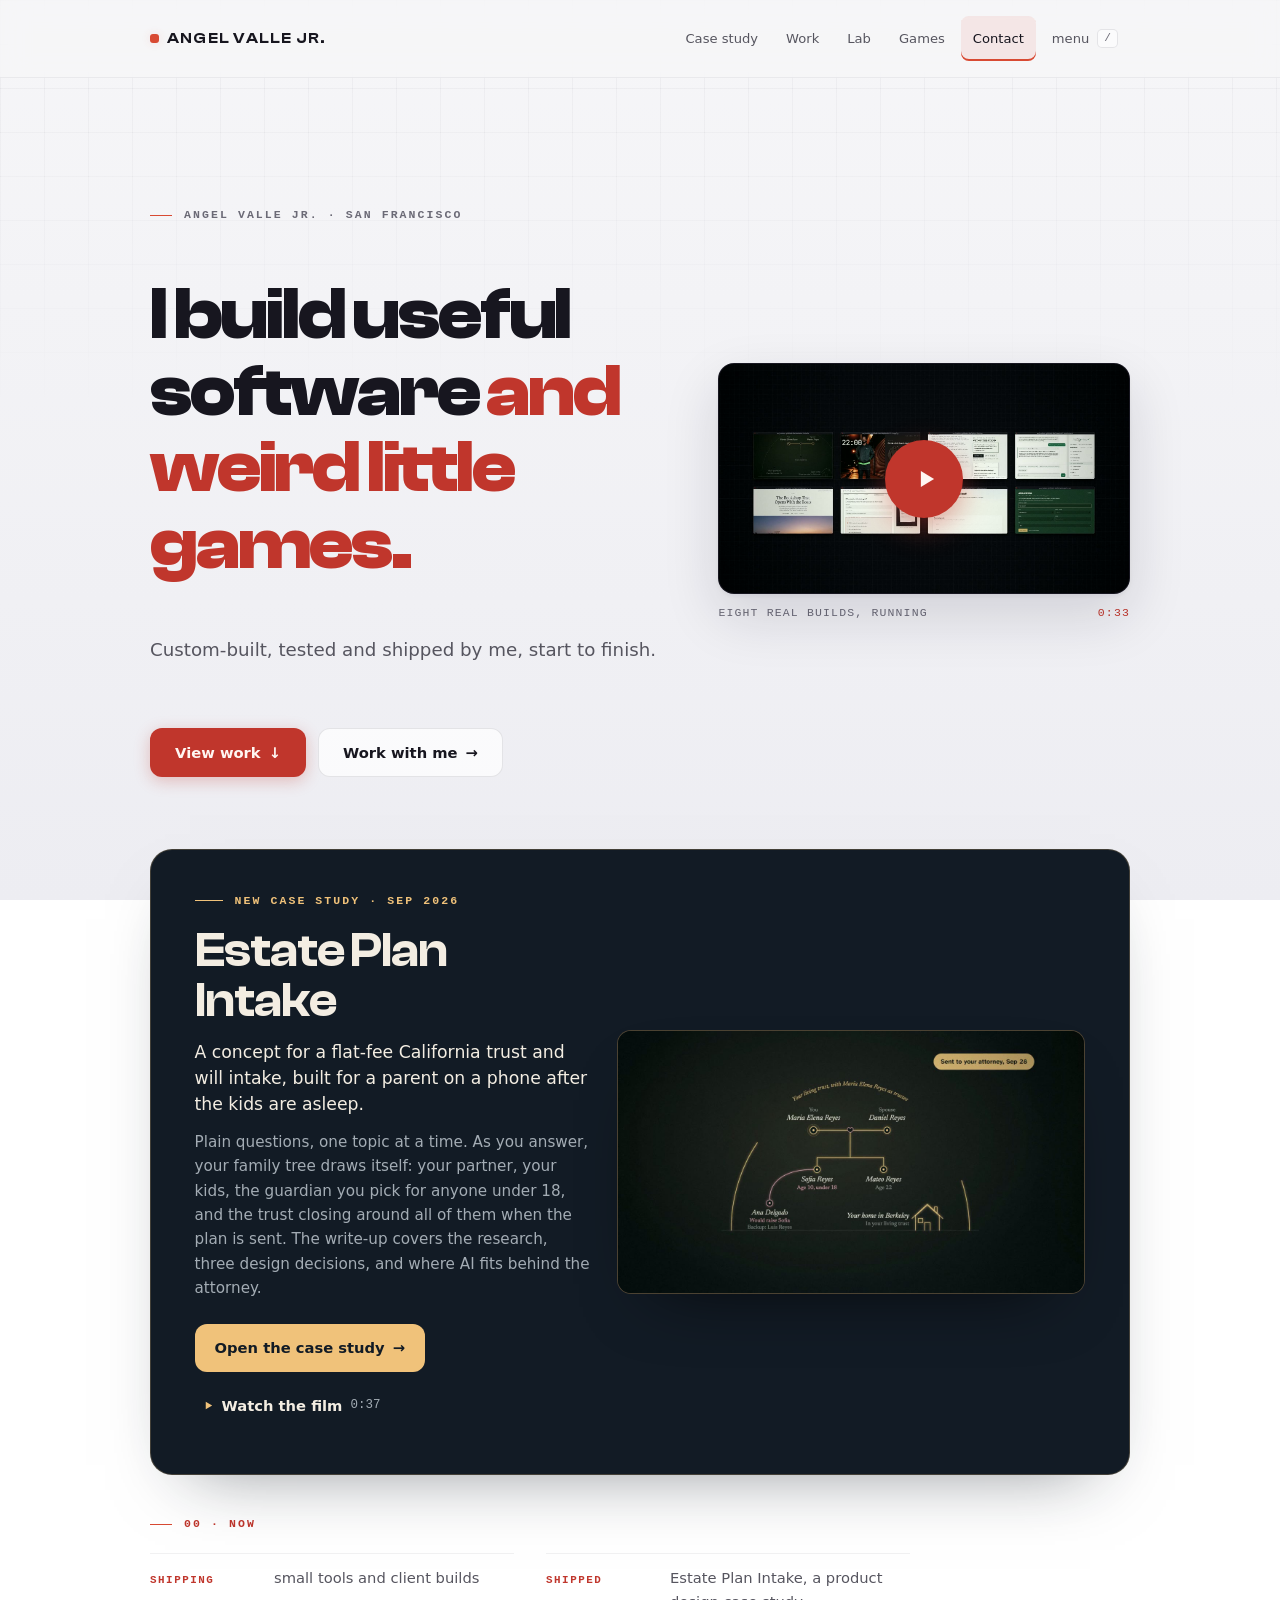
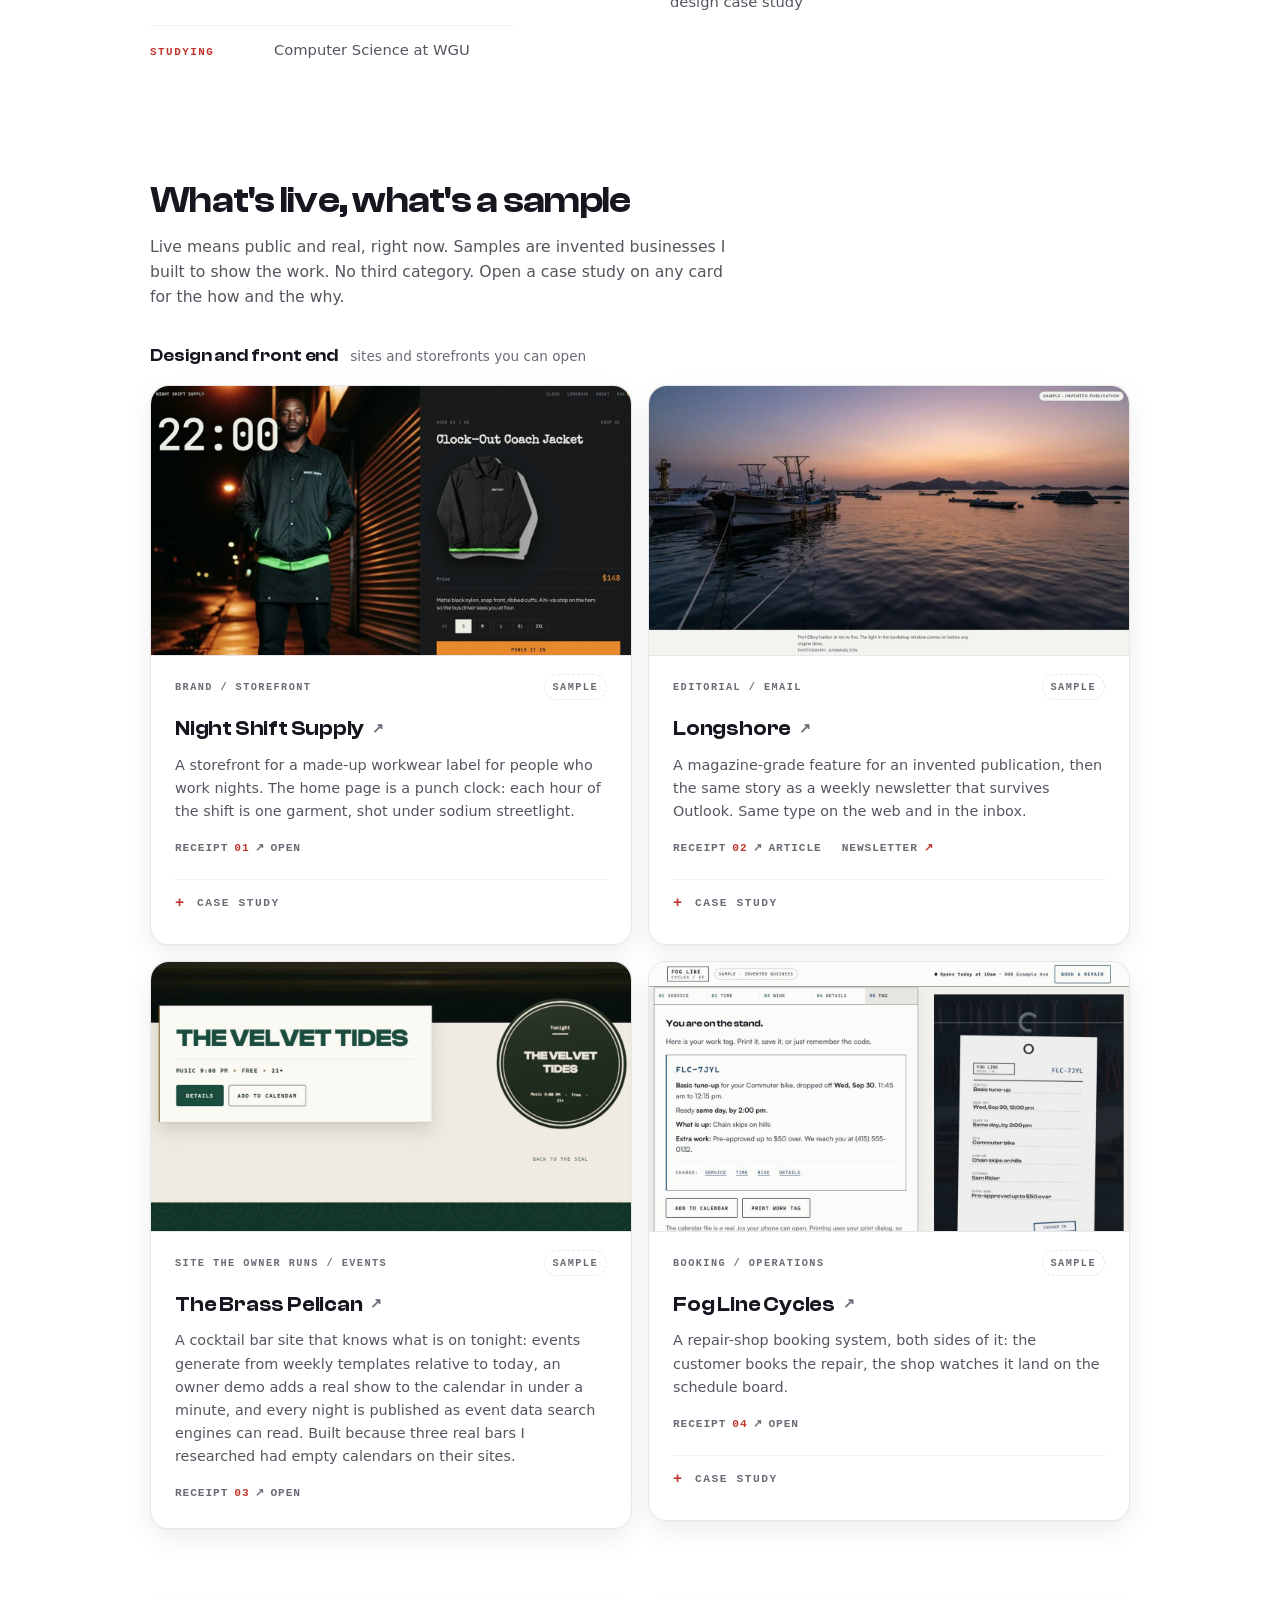
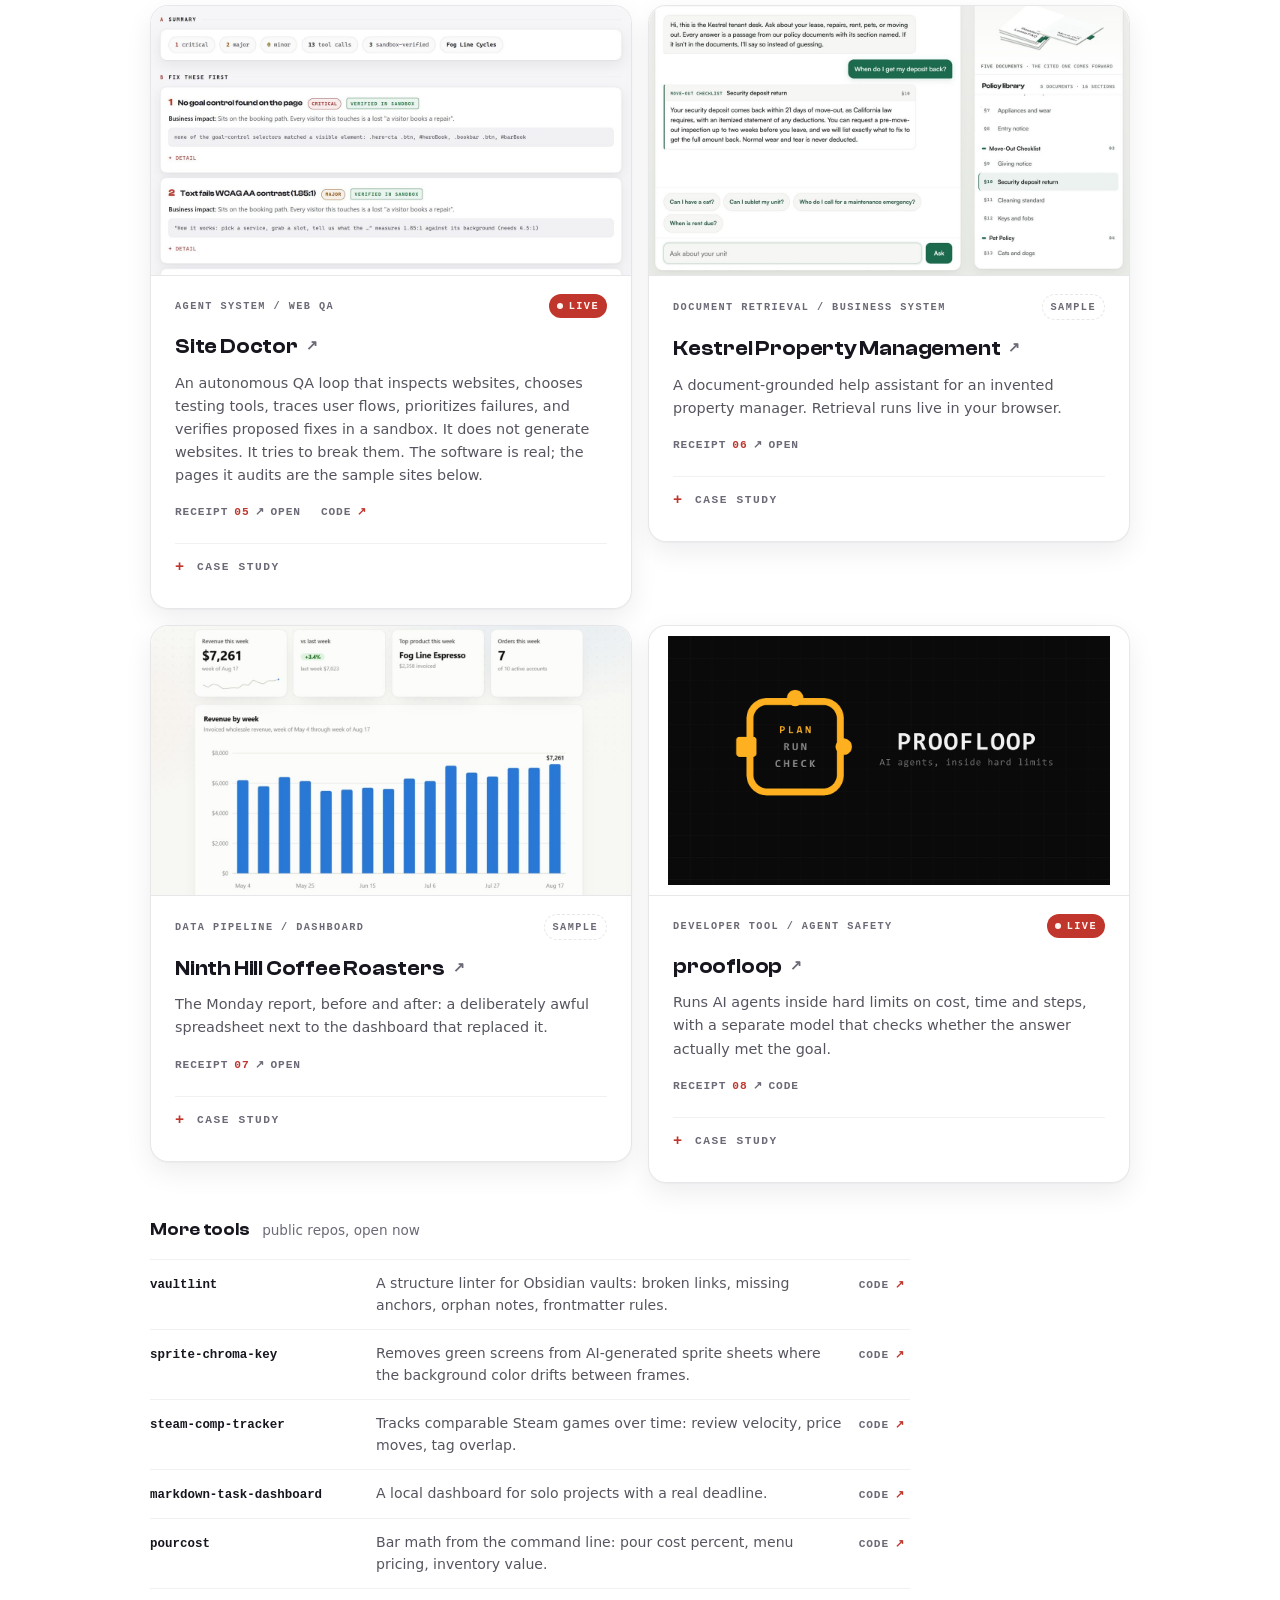
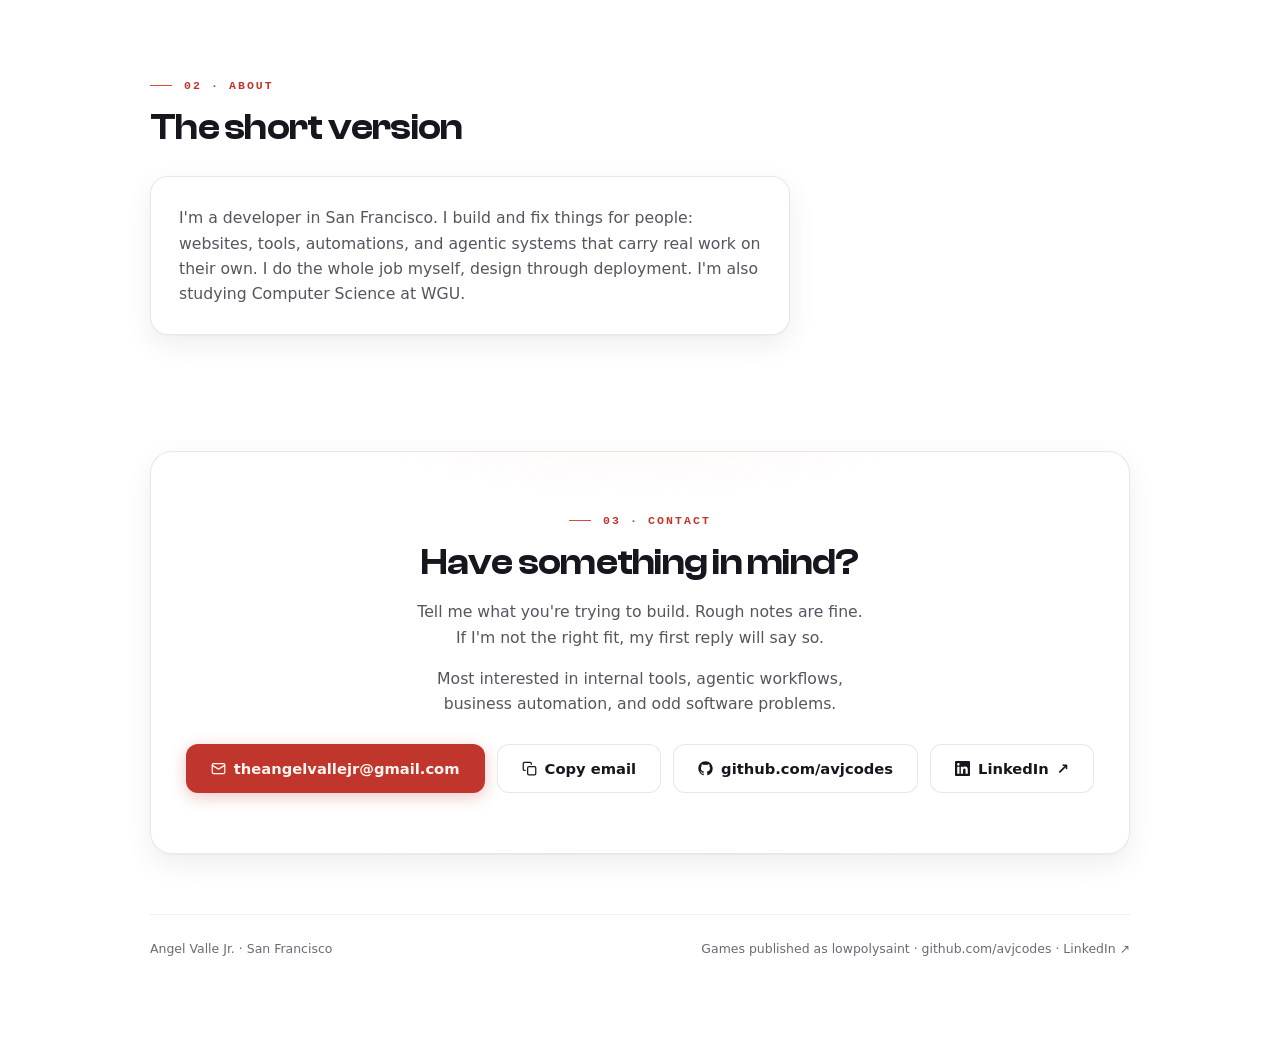
==== index.html @ bf94ba79 "Re-cut the reel: Fog Line featured, wall of eight" ====
<!DOCTYPE html>
<html lang="en">
<head>
<meta charset="UTF-8">
<meta name="viewport" content="width=device-width, initial-scale=1">
<meta name="description" content="Angel Valle Jr. San Francisco developer. Apps, tools and games. Custom-built, tested and shipped start to finish.">
<meta property="og:title" content="Angel Valle Jr. · Apps, tools and games">
<meta property="og:description" content="San Francisco developer. Apps, tools and games. Custom-built, tested and shipped start to finish.">
<meta property="og:url" content="https://avjcodes.github.io/">
<meta property="og:image" content="https://avjcodes.github.io/assets/og-card.png">
<meta property="og:image:alt" content="Angel Valle Jr. I build useful software and weird little games.">
<meta property="og:image:width" content="1200">
<meta property="og:image:height" content="630">
<meta property="og:type" content="website">
<meta name="twitter:card" content="summary_large_image">
<meta name="twitter:title" content="Angel Valle Jr. · Apps, tools and games">
<meta name="twitter:description" content="San Francisco developer. Apps, tools and games. Custom-built, tested and shipped start to finish.">
<meta name="twitter:image" content="https://avjcodes.github.io/assets/og-card.png">
<link rel="icon" href="data:image/svg+xml,%3Csvg xmlns=%27http://www.w3.org/2000/svg%27 viewBox=%270 0 100 100%27%3E%3Crect width=%27100%27 height=%27100%27 rx=%2718%27 fill=%27%230b0b10%27/%3E%3Ctext x=%2750%27 y=%2768%27 font-size=%2752%27 font-weight=%27700%27 font-family=%27sans-serif%27 text-anchor=%27middle%27 fill=%27%23f0704a%27%3EAV%3C/text%3E%3C/svg%3E">
<link rel="canonical" href="https://avjcodes.github.io/">
<meta name="theme-color" content="#f6f6f8" media="(prefers-color-scheme: light)">
<meta name="theme-color" content="#0b0b10" media="(prefers-color-scheme: dark)">
<title>Angel Valle Jr. · Apps, tools and games</title>
<link rel="preload" href="assets/fonts/ClashDisplay-Semibold.woff2" as="font" type="font/woff2" crossorigin>
<link rel="preload" href="assets/fonts/ClashDisplay-Bold.woff2" as="font" type="font/woff2" crossorigin>
<script>document.documentElement.classList.add('js');</script>
<style>
  /* ================= Fonts ================= */
  @font-face {
    font-family: "Clash Display";
    src: url("assets/fonts/ClashDisplay-Semibold.woff2") format("woff2");
    font-weight: 600;
    font-style: normal;
    font-display: swap;
  }
  @font-face {
    font-family: "Clash Display";
    src: url("assets/fonts/ClashDisplay-Bold.woff2") format("woff2");
    font-weight: 700;
    font-style: normal;
    font-display: swap;
  }

  /* ================= Design tokens ================= */
  :root {
    --bg: #f6f6f8;
    --bg-deep: #ededf2;
    --grid-line: rgba(23, 22, 40, 0.045);
    --surface: rgba(255, 255, 255, 0.72);
    --surface-2: rgba(255, 255, 255, 0.55);
    --hairline: rgba(23, 22, 40, 0.10);
    --hairline-soft: rgba(23, 22, 40, 0.06);
    --ink: #17161f;
    --ink-2: #56555f;
    --ink-3: #6b6a76;
    --accent-600: #c0362c;
    --accent-500: #d84a33;
    --accent-14: rgba(216, 74, 51, 0.14);
    --accent-09: rgba(216, 74, 51, 0.09);
    --accent-ring: rgba(216, 74, 51, 0.45);
    --on-accent: #fff6f2;
    --badge-live-bg: var(--accent-600);
    --badge-live-ink: var(--on-accent);
    --badge-sample-ink: #6b6a76;
    --games-tint: rgba(192, 54, 44, 0.035);
    --overlay: rgba(23, 22, 40, 0.34);
    --palette-bg: #ffffff;
    --shadow-card: 0 1px 2px rgba(20, 18, 43, 0.04), 0 10px 28px rgba(20, 18, 43, 0.07);
    --shadow-card-hover: 0 2px 4px rgba(20, 18, 43, 0.05), 0 22px 56px rgba(20, 18, 43, 0.14);
    --shadow-btn: 0 4px 16px rgba(192, 54, 44, 0.28);
    --shadow-btn-hover: 0 8px 26px rgba(192, 54, 44, 0.36);
    --nav-bg: rgba(246, 246, 248, 0.78);
    --mono: ui-monospace, "Cascadia Mono", Consolas, Menlo, monospace;
    --sans: system-ui, -apple-system, "Segoe UI", Roboto, Helvetica, Arial, sans-serif;
    --display: "Clash Display", system-ui, -apple-system, "Segoe UI", Roboto, Helvetica, Arial, sans-serif;
    --r-lg: 18px;
    color-scheme: light dark;
  }
  @media (prefers-color-scheme: dark) {
    :root {
      --bg: #0b0b10;
      --bg-deep: #07070b;
      --grid-line: rgba(235, 234, 255, 0.035);
      --surface: rgba(240, 239, 255, 0.035);
      --surface-2: rgba(240, 239, 255, 0.025);
      --hairline: rgba(235, 234, 255, 0.11);
      --hairline-soft: rgba(235, 234, 255, 0.06);
      --ink: #ececf1;
      --ink-2: #a7a6b3;
      --ink-3: #8f8e9c;
      --accent-600: #f77f5b;
      --accent-500: #f0704a;
      --accent-14: rgba(240, 112, 74, 0.16);
      --accent-09: rgba(240, 112, 74, 0.10);
      --accent-ring: rgba(247, 127, 91, 0.55);
      --on-accent: #1c0d08;
      --badge-live-bg: var(--accent-600);
      --badge-live-ink: var(--on-accent);
      --badge-sample-ink: #8f8e9c;
      --games-tint: rgba(247, 127, 91, 0.045);
      --overlay: rgba(0, 0, 0, 0.55);
      --palette-bg: #15151c;
      --shadow-card: 0 1px 2px rgba(0, 0, 0, 0.35), 0 12px 32px rgba(0, 0, 0, 0.35);
      --shadow-card-hover: 0 2px 4px rgba(0, 0, 0, 0.4), 0 24px 64px rgba(0, 0, 0, 0.55);
      --shadow-btn: 0 4px 18px rgba(247, 127, 91, 0.25);
      --shadow-btn-hover: 0 8px 26px rgba(247, 127, 91, 0.35);
      --nav-bg: rgba(11, 11, 16, 0.72);
    }
  }

  /* ================= Base ================= */
  * { box-sizing: border-box; margin: 0; padding: 0; }
  html, body { overflow-x: hidden; }
  html { scroll-behavior: smooth; }
  body {
    font-family: var(--sans);
    background: linear-gradient(180deg, var(--bg) 0%, var(--bg-deep) 100%);
    background-attachment: fixed;
    color: var(--ink);
    line-height: 1.6;
    min-height: 100vh;
    -webkit-font-smoothing: antialiased;
  }
  body::before {
    content: "";
    position: fixed;
    inset: 0;
    pointer-events: none;
    background:
      linear-gradient(var(--grid-line) 1px, transparent 1px),
      linear-gradient(90deg, var(--grid-line) 1px, transparent 1px);
    background-size: 44px 44px;
    -webkit-mask-image: linear-gradient(180deg, #000 0%, transparent 46%);
    mask-image: linear-gradient(180deg, #000 0%, transparent 46%);
    z-index: 0;
  }
  ::selection { background: var(--accent-14); }
  a { color: inherit; }
  :focus-visible {
    outline: 2px solid var(--accent-ring);
    outline-offset: 3px;
    border-radius: 6px;
  }
  .wrap {
    position: relative;
    z-index: 1;
    max-width: 1020px;
    margin: 0 auto;
    padding: 0 20px 96px;
  }

  /* ================= Nav ================= */
  nav {
    position: sticky;
    top: 0;
    z-index: 10;
    backdrop-filter: blur(14px);
    -webkit-backdrop-filter: blur(14px);
    background: var(--nav-bg);
    border-bottom: 1px solid var(--hairline-soft);
  }
  .nav-inner {
    max-width: 1020px;
    margin: 0 auto;
    padding: 16px 20px;
    display: flex;
    align-items: center;
    gap: 20px;
  }
  .monogram {
    font-family: var(--display);
    font-weight: 600;
    font-size: 0.95rem;
    letter-spacing: 0.08em;
    text-decoration: none;
    display: inline-flex;
    align-items: center;
    gap: 8px;
    white-space: nowrap;
    padding: 12px 0; margin: -12px 0;
}
  .monogram .short { display: none; }
  .monogram .dot {
    width: 9px; height: 9px;
    border-radius: 3px;
    background: var(--accent-500);
    box-shadow: 0 0 10px var(--accent-14);
  }
  .nav-links { margin-left: auto; display: flex; align-items: center; gap: 4px; }
  .nav-links a {
    text-decoration: none;
    font-size: 0.82rem;
    font-weight: 500;
    color: var(--ink-2);
    padding: 12px 12px;
    border-radius: 8px;
    white-space: nowrap;
    transition: color 0.15s ease, background 0.15s ease;
  }
  .nav-links a:hover { color: var(--ink); background: var(--accent-09); }
  .palette-btn { display: none; }
  .js .palette-btn {
    display: inline-flex;
    align-items: center;
    gap: 8px;
    font-family: var(--sans);
    font-size: 0.82rem;
    font-weight: 500;
    color: var(--ink-2);
    background: none;
    border: 0;
    padding: 12px 12px;
    min-height: 44px;
    border-radius: 8px;
    cursor: pointer;
    white-space: nowrap;
    transition: color 0.15s ease, background 0.15s ease;
  }
  .js .palette-btn:hover { color: var(--ink); background: var(--accent-09); }
  .palette-btn kbd {
    font-family: var(--mono);
    font-size: 0.7rem;
    line-height: 1;
    border: 1px solid var(--hairline);
    border-radius: 5px;
    padding: 3px 6px;
    background: var(--surface-2);
    color: var(--ink-3);
  }

  /* ================= Hero ================= */
  header.hero { padding: clamp(64px, 11vw, 128px) 0 clamp(24px, 4vw, 40px); }
  .kicker {
    font-family: var(--mono);
    font-size: 0.72rem;
    font-weight: 600;
    text-transform: uppercase;
    letter-spacing: 0.18em;
    color: var(--ink-3);
    display: flex;
    align-items: center;
    gap: 12px;
    margin-bottom: 28px;
  }
  .kicker::before {
    content: "";
    width: 22px; height: 1px;
    background: var(--accent-500);
  }
  .hero h1 {
    font-family: var(--display);
    font-size: clamp(2.6rem, 7vw, 4.6rem);
    font-weight: 700;
    letter-spacing: -0.03em;
    line-height: 1.04;
    max-width: 15ch;
  }
  .hero h1 .accent {
    color: var(--accent-600);
  }
  .hero .sub {
    margin-top: 28px;
    font-size: clamp(1rem, 2.4vw, 1.14rem);
    color: var(--ink-2);
    max-width: 52ch;
  }
  .hero .cta { margin-top: 40px; display: flex; flex-wrap: wrap; gap: 12px; }

  .btn {
    display: inline-flex;
    align-items: center;
    gap: 8px;
    text-decoration: none;
    font-size: 0.92rem;
    font-weight: 600;
    padding: 12px 24px;
    border-radius: 12px;
    border: 1px solid transparent;
    transition: transform 0.15s ease, box-shadow 0.15s ease, background 0.15s ease, border-color 0.15s ease;
  }
  .btn-solid {
    background: var(--accent-600);
    color: var(--on-accent);
    box-shadow: var(--shadow-btn);
  }
  .btn-solid:hover { transform: translateY(-2px); box-shadow: var(--shadow-btn-hover); }
  .btn-ghost {
    background: var(--surface);
    border-color: var(--hairline);
    color: var(--ink);
  }
  .btn-ghost:hover { transform: translateY(-2px); border-color: var(--accent-ring); }
  .btn svg { flex: 0 0 auto; }

  /* ================= Now ================= */
  #now { padding-top: 40px; }
  .now-list {
    margin-top: 20px;
    list-style: none;
    display: grid;
    grid-template-columns: repeat(2, 1fr);
    gap: 12px 32px;
    max-width: 760px;
  }
  .now-list li {
    display: flex;
    align-items: baseline;
    gap: 16px;
    font-size: 0.92rem;
    color: var(--ink-2);
    border-top: 1px solid var(--hairline-soft);
    padding-top: 12px;
  }
  .now-label {
    font-family: var(--mono);
    font-size: 0.68rem;
    font-weight: 700;
    letter-spacing: 0.14em;
    text-transform: uppercase;
    color: var(--accent-600);
    flex: 0 0 108px;
  }

  /* ================= Sections ================= */
  section { padding-top: clamp(52px, 8vw, 88px); }
  .eyebrow {
    font-family: var(--mono);
    font-size: 0.72rem;
    font-weight: 600;
    text-transform: uppercase;
    letter-spacing: 0.18em;
    color: var(--accent-600);
    display: flex;
    align-items: center;
    gap: 12px;
  }
  .eyebrow::before { content: ""; width: 22px; height: 1px; background: var(--accent-500); }
  section h2 {
    margin-top: 12px;
    font-family: var(--display);
    font-size: clamp(1.6rem, 3.8vw, 2.3rem);
    font-weight: 600;
    letter-spacing: -0.02em;
    line-height: 1.12;
  }
  .section-note {
    margin-top: 12px;
    color: var(--ink-2);
    font-size: 0.98rem;
    max-width: 60ch;
  }

  /* ================= Capability grid ================= */
  .cap-grid {
    margin-top: 32px;
    display: grid;
    grid-template-columns: repeat(3, 1fr);
    gap: 16px;
  }
  .cap {
    background: var(--surface);
    border: 1px solid var(--hairline);
    border-radius: var(--r-lg);
    padding: 24px 20px 20px;
    box-shadow: var(--shadow-card);
    transition: transform 0.18s ease, border-color 0.18s ease, box-shadow 0.18s ease;
  }
  .cap:hover {
    transform: translateY(-4px);
    border-color: var(--accent-ring);
    box-shadow: var(--shadow-card-hover);
  }
  .cap .icon {
    width: 36px; height: 36px;
    border-radius: 10px;
    display: grid;
    place-items: center;
    background: var(--accent-09);
    color: var(--accent-600);
    margin-bottom: 16px;
  }
  .cap h3 { font-size: 1rem;  letter-spacing: -0.012em;   font-family: var(--display); font-weight: 600;
}
  .cap p { margin-top: 8px; font-size: 0.88rem; color: var(--ink-2); }
  .cap .receipt {
    margin-top: 12px;
    min-height: 44px;
    padding: 12px 16px 12px 0;
    margin-bottom: -12px;
    display: inline-flex;
    align-items: center;
    gap: 8px;
    font-family: var(--mono);
    font-size: 0.74rem;
    font-weight: 600;
    text-decoration: none;
    color: var(--accent-600);
  }
  .cap .receipt::after { content: "\2193"; transition: transform 0.15s ease; }
  .cap .receipt:hover::after { transform: translateY(2px); }

  /* ================= Work cards ================= */
  .tier-head {
    margin-top: 32px;
    display: flex;
    align-items: baseline;
    gap: 12px;
  }
  .tier-head + .work-grid { margin-top: 16px; }
  .tier-title { font-family: var(--display); font-size: 1.1rem; font-weight: 600; letter-spacing: -0.005em; }
  .tier-sub { font-size: 0.85rem; color: var(--ink-3); }
  .work-grid {
    margin-top: 32px;
    display: grid;
    grid-template-columns: repeat(2, 1fr);
    gap: 16px;
    align-items: start;
  }
  .card {
    position: relative;
    display: block;
    text-decoration: none;
    background: var(--surface);
    border: 1px solid var(--hairline);
    border-radius: var(--r-lg);
    padding: 24px 24px 20px;
    box-shadow: var(--shadow-card);
    transition: transform 0.18s ease, border-color 0.18s ease, box-shadow 0.18s ease;
  }
  .card:hover {
    border-color: var(--accent-ring);
    box-shadow: var(--shadow-card-hover);
  }
  .card-top {
    display: flex;
    align-items: center;
    justify-content: space-between;
    gap: 12px;
    margin-bottom: 12px;
  }
  .badge {
    font-family: var(--mono);
    font-size: 0.64rem;
    font-weight: 700;
    letter-spacing: 0.14em;
    text-transform: uppercase;
    padding: 4px 8px;
    border-radius: 999px;
  }
  .badge-sample {
    color: var(--badge-sample-ink);
    border: 1px dashed var(--hairline);
    background: var(--surface-2);
  }
  .ptype {
    font-family: var(--mono);
    font-size: 0.64rem;
    font-weight: 600;
    letter-spacing: 0.14em;
    text-transform: uppercase;
    color: var(--ink-3);
  }
  .badge-live {
    color: var(--badge-live-ink);
    background: var(--badge-live-bg);
    display: inline-flex;
    align-items: center;
    gap: 6px;
  }
  .badge-live::before {
    content: "";
    width: 6px; height: 6px;
    border-radius: 50%;
    background: currentColor;
    animation: pulse 2.4s ease-in-out infinite;
  }
  @keyframes pulse { 0%, 100% { opacity: 1; } 50% { opacity: 0.35; } }
  .card h3 {
    font-family: var(--display);
    font-size: 1.3rem;
    font-weight: 600;
    letter-spacing: -0.01em;
  }
  .card h3 a {
    text-decoration: none;
    display: inline-flex;
    align-items: center;
    gap: 8px;
    color: inherit;
    transition: color 0.15s ease;
  }
  .card h3 a:hover, .card h3 a:focus-visible { color: var(--accent-600); }
  .card h3 .arrow {
    font-family: var(--mono);
    font-size: 0.9rem;
    color: var(--ink-3);
    transition: transform 0.15s ease, color 0.15s ease;
  }
  .card h3 a:hover .arrow, .card h3 a:focus-visible .arrow { transform: translate(3px, -3px); color: var(--accent-600); }
  .card > p, .card .overview { margin-top: 8px; font-size: 0.9rem; color: var(--ink-2); }
  section, #live, .card[id], .lab-item[id] { scroll-margin-top: 88px; }

  /* ================= Receipts ================= */
  .rcpt-row { margin-top: 4px; display: flex; flex-wrap: wrap; gap: 0 20px; }
  .rcpt {
    display: inline-flex;
    align-items: center;
    min-height: 44px;
    padding: 12px 0;
    margin-bottom: -8px;
    font-family: var(--mono);
    font-variant-numeric: tabular-nums;
    font-size: 0.7rem;
    font-weight: 600;
    letter-spacing: 0.08em;
    text-decoration: none;
    color: var(--ink-3);
    transition: color 0.15s ease;
  }
  .rcpt:hover { color: var(--accent-600); }
  .rcpt .rno { color: var(--accent-600); padding: 0 5px 0 6px; }
  .rcpt .rdir { padding-right: 6px; }

  /* ================= More tools (compact rows) ================= */
  .tool-list {
    margin-top: 16px;
    list-style: none;
    max-width: 760px;
  }
  .tool-list li {
    display: flex;
    align-items: baseline;
    gap: 16px;
    padding: 12px 0;
    border-top: 1px solid var(--hairline-soft);
    font-size: 0.88rem;
    color: var(--ink-2);
  }
  .tool-list li:last-child { border-bottom: 1px solid var(--hairline-soft); }
  .tool-name {
    font-family: var(--mono);
    font-size: 0.78rem;
    font-weight: 600;
    color: var(--ink);
    flex: 0 0 210px;
  }
  .tool-list .rcpt { margin: -12px 0 -12px auto; }
  .tool-name a { color: inherit; text-decoration: none; transition: color 0.15s ease; display:inline-block; padding: 12px 0; margin: -12px 0; }
  .tool-name a:hover, .tool-name a:focus-visible { color: var(--accent-600); }

  /* ================= Case-study disclosure ================= */
  .case-details { margin-top: 16px; border-top: 1px solid var(--hairline-soft); }
  .case-details summary {
    list-style: none;
    cursor: pointer;
    min-height: 44px;
    display: flex;
    align-items: center;
    gap: 8px;
    font-family: var(--mono);
    font-size: 0.7rem;
    font-weight: 700;
    letter-spacing: 0.14em;
    text-transform: uppercase;
    color: var(--ink-3);
    padding: 12px 0 8px;
    transition: color 0.15s ease;
  }
  .case-details summary::-webkit-details-marker { display: none; }
  .case-details summary::before {
    content: "+";
    font-family: var(--mono);
    font-size: 0.95rem;
    line-height: 1;
    color: var(--accent-600);
    width: 14px;
    flex: 0 0 auto;
  }
  .case-details[open] summary::before { content: "\2212"; }
  .case-details summary:hover { color: var(--accent-600); }
  .case-body { padding: 4px 0 12px; display: grid; gap: 12px; }
  .blk { font-size: 0.88rem; color: var(--ink-2); }
  .blk-label {
    display: block;
    font-family: var(--mono);
    font-size: 0.64rem;
    font-weight: 700;
    letter-spacing: 0.14em;
    text-transform: uppercase;
    color: var(--accent-600);
    margin-bottom: 4px;
  }
  .case-body code {
    font-family: var(--mono);
    font-size: 0.84em;
    background: var(--accent-09);
    border-radius: 5px;
    padding: 1px 5px;
  }
  .case-shot { margin: 0; }
  .case-shot img {
    width: 100%;
    max-width: 100%;
    height: auto;
    display: block;
    border: 1px solid var(--hairline);
    border-radius: 10px;
  }
  .case-shot figcaption {
    font-family: var(--mono);
    font-size: 0.64rem;
    letter-spacing: 0.06em;
    color: var(--ink-3);
    margin-top: 6px;
  }
  .ba-figure { margin: 2px 0 4px; }
  .ba-figure img {
    display: block;
    width: 100%;
    max-width: 100%;
    height: auto;
    border: 1px solid var(--hairline);
    border-radius: 10px;
    background: var(--bg-deep);
  }
  .ba-figure img + img { margin-top: 8px; }
  .ba-figure figcaption {
    margin-top: 8px;
    font-family: var(--mono);
    font-size: 0.66rem;
    letter-spacing: 0.04em;
    color: var(--ink-3);
  }

  /* ================= Lab ================= */
  .lab-grid {
    margin-top: 32px;
    display: grid;
    grid-template-columns: repeat(2, 1fr);
    gap: 12px;
    align-items: start;
  }
  .lab-item {
    background: var(--surface-2);
    border: 1px dashed var(--hairline);
    border-radius: 12px;
    padding: 20px 20px 16px;
  }
  .lab-tag {
    font-family: var(--mono);
    font-size: 0.64rem;
    font-weight: 700;
    letter-spacing: 0.14em;
    text-transform: uppercase;
    color: var(--badge-sample-ink);
  }
  .lab-item h3 {
    margin-top: 8px;
    font-family: var(--display);
    font-size: 1.05rem;
    font-weight: 600;
    letter-spacing: -0.005em;
  }
  .lab-item h3 a { color: inherit; text-decoration: none; transition: color 0.15s ease; display:inline-block; padding: 6px 0; margin: -6px 0; }
  .lab-item h3 a:hover, .lab-item h3 a:focus-visible { color: var(--accent-600); }
  .lab-item p { margin-top: 8px; font-size: 0.86rem; color: var(--ink-2); }

  /* ================= Games ================= */
  #games {
    position: relative;
    padding-bottom: clamp(48px, 7vw, 72px);
  }
  #games::before {
    content: "";
    position: absolute;
    inset: 0 calc(50% - 50vw);
    background: var(--games-tint);
    border-top: 1px solid var(--hairline-soft);
    border-bottom: 1px solid var(--hairline-soft);
    pointer-events: none;
    z-index: -1;
  }
  .games-head {
    display: flex;
    align-items: center;
    justify-content: space-between;
    gap: 16px;
    flex-wrap: wrap;
  }
  .wordmark {
    font-family: var(--display);
    font-weight: 600;
    font-size: 0.78rem;
    letter-spacing: 0.22em;
    text-transform: uppercase;
    color: var(--ink-3);
    display: inline-flex;
    align-items: center;
    gap: 8px;
    white-space: nowrap;
  }
  .wordmark .dot {
    width: 8px; height: 8px;
    border-radius: 2px;
    background: var(--accent-500);
  }
  .game-grid {
    margin-top: 32px;
    display: grid;
    grid-template-columns: repeat(2, 1fr);
    gap: 16px;
    align-items: start;
  }
  .game {
    background: var(--surface);
    border: 1px solid var(--hairline);
    border-radius: var(--r-lg);
    overflow: hidden;
    box-shadow: var(--shadow-card);
    transition: transform 0.18s ease, border-color 0.18s ease, box-shadow 0.18s ease;
  }
  .game:hover {
    border-color: var(--accent-ring);
    box-shadow: var(--shadow-card-hover);
  }
  .game .shot {
    aspect-ratio: 16 / 10;
    overflow: hidden;
    border-bottom: 1px solid var(--hairline-soft);
    background: var(--bg-deep);
  }
  .game .shot img {
    width: 100%;
    height: 100%;
    object-fit: cover;
    display: block;
    transition: transform 0.35s ease;
  }
  .game:hover .shot img { transform: scale(1.035); }
  .game .body { padding: 20px 20px 20px; }
  .game h3 { font-family: var(--display); font-size: 1.24rem; font-weight: 600; letter-spacing: -0.01em; transition: color 0.15s ease; }
  .game h3 a { color: inherit; text-decoration: none; transition: color 0.15s ease; }
  .game h3 a:hover, .game h3 a:focus-visible { color: var(--accent-600); }
  .game .status {
    margin-top: 4px;
    font-family: var(--mono);
    font-size: 0.7rem;
    font-weight: 600;
    text-transform: uppercase;
    letter-spacing: 0.12em;
    color: var(--accent-600);
  }
  .game p { margin-top: 8px; font-size: 0.88rem; color: var(--ink-2); }
  .game .studio {
    margin-top: 12px;
    font-family: var(--mono);
    font-size: 0.7rem;
    color: var(--ink-3);
  }
  .game .name-row {
    display: flex;
    align-items: center;
    justify-content: space-between;
    gap: 12px;
  }
  .play-btn {
    margin-top: 16px;
    display: inline-flex;
    align-items: center;
    gap: 8px;
    text-decoration: none;
    font-size: 0.84rem;
    font-weight: 700;
    padding: 12px 20px;
    border-radius: 10px;
    background: var(--accent-600);
    color: var(--on-accent);
    box-shadow: var(--shadow-btn);
    transition: transform 0.15s ease, box-shadow 0.15s ease;
  }
  .play-btn:hover { transform: translateY(-2px); box-shadow: var(--shadow-btn-hover); }
  @media (prefers-reduced-motion: reduce) {
    .play-btn { transition: none; }
    .play-btn:hover { transform: none; }
  }

  /* Dominant game card */
  .game-hero {
    grid-column: 1 / -1;
    display: grid;
    grid-template-columns: 1.2fr 1fr;
  }
  .game-hero .shot {
    aspect-ratio: auto;
    height: 100%;
    min-height: 300px;
    border-bottom: 0;
    border-right: 1px solid var(--hairline-soft);
  }
  .game-hero .shot { position: relative; }
  .embed-play {
    position: absolute; inset: auto auto 16px 16px;
    display: inline-flex; align-items: center; gap: 8px;
    min-height: 48px; padding: 12px 20px;
    background: var(--accent-600); color: var(--on-accent);
    border: 0; border-radius: 10px; cursor: pointer;
    font: 700 0.95rem var(--display), sans-serif; letter-spacing: 0.01em;
    box-shadow: var(--shadow-btn);
    transition: transform 0.15s ease, box-shadow 0.15s ease;
  }
  .embed-play:hover { transform: translateY(-2px); box-shadow: var(--shadow-btn-hover); }
  .embed-play:focus-visible { outline: 2px solid var(--accent-500); outline-offset: 3px; }
  .game-hero.playing { grid-template-columns: 1fr; }
  .game-hero.playing .shot { max-height: none; }
  .embed-scale { position: relative; width: 100%; aspect-ratio: 16 / 9; overflow: hidden; background: #000; }
  .embed-scale iframe { position: absolute; top: 0; left: 0; width: 1280px; height: 720px; border: 0; transform-origin: top left; }
  @media (prefers-reduced-motion: reduce) { .embed-play { transition: none; } .embed-play:hover { transform: none; } }
  .game-hero .body { padding: 28px; align-self: center; }
  .game-hero h3 { font-size: 1.7rem; }
  .game-hero .name-row { flex-wrap: wrap; }
  /* Secondary game cards */
  .game-sub { background: var(--surface-2); }
  .game-sub .shot { aspect-ratio: 16 / 9; }
  .game-sub h3 { font-size: 1.05rem; }
  .game-sub p { margin-top: 6px; font-size: 0.84rem; }

  /* ================= Ship log ================= */
  .shiplog {
    margin-top: 24px;
    list-style: none;
    max-width: 720px;
  }
  .shiplog li {
    display: flex;
    align-items: baseline;
    gap: 20px;
    padding: 12px 0;
    border-top: 1px solid var(--hairline-soft);
    font-size: 0.9rem;
    color: var(--ink-2);
  }
  .shiplog li:last-child { border-bottom: 1px solid var(--hairline-soft); }
  .log-date {
    font-family: var(--mono);
    font-variant-numeric: tabular-nums;
    font-size: 0.72rem;
    font-weight: 600;
    letter-spacing: 0.08em;
    color: var(--ink-3);
    flex: 0 0 64px;
    white-space: nowrap;
  }

  /* ================= About / Contact ================= */
  .about-card {
    margin-top: 28px;
    background: var(--surface);
    border: 1px solid var(--hairline);
    border-radius: var(--r-lg);
    padding: 28px 28px;
    box-shadow: var(--shadow-card);
    max-width: 640px;
  }
  .about-card p { color: var(--ink-2); font-size: 0.98rem; }

  .contact-card {
    margin-top: 28px;
    text-align: center;
    background:
      radial-gradient(560px 240px at 50% -30%, var(--accent-09) 0%, transparent 70%),
      var(--surface);
    border: 1px solid var(--hairline);
    border-radius: 22px;
    padding: clamp(36px, 6vw, 60px) 24px;
    box-shadow: var(--shadow-card);
  }
  .contact-card h2 { margin-top: 0; }
  .contact-card .line {
    margin: 16px auto 0;
    color: var(--ink-2);
    max-width: 46ch;
    font-size: 0.98rem;
  }
  .contact-card .cta { margin-top: 28px; display: flex; justify-content: center; flex-wrap: wrap; gap: 12px; }
  button.btn { cursor: pointer; font-family: var(--sans); }
  .copy-btn { display: none; }
  .js .copy-btn { display: inline-flex; }
  .visually-hidden {
    position: absolute;
    width: 1px; height: 1px;
    padding: 0; margin: -1px;
    overflow: hidden;
    clip: rect(0 0 0 0);
    white-space: nowrap;
    border: 0;
  }

  footer {
    margin-top: 60px;
    padding-top: 24px;
    border-top: 1px solid var(--hairline-soft);
    display: flex;
    flex-wrap: wrap;
    gap: 8px 20px;
    justify-content: space-between;
    font-size: 0.78rem;
    color: var(--ink-3);
  }
  footer a { color: var(--ink-3); text-decoration: none; display:inline-block; padding: 12px 2px; margin: -12px -2px; }
  footer a:hover { color: var(--accent-600); }

  /* ================= Command palette ================= */
  .palette-backdrop {
    position: fixed;
    inset: 0;
    z-index: 60;
    background: var(--overlay);
    display: flex;
    align-items: flex-start;
    justify-content: center;
    padding: 96px 20px 20px;
  }
  .palette-backdrop[hidden] { display: none; }
  .palette-panel {
    width: 100%;
    max-width: 440px;
    background: var(--palette-bg);
    border: 1px solid var(--hairline);
    border-radius: var(--r-lg);
    box-shadow: var(--shadow-card-hover);
    padding: 8px;
  }
  .palette-title {
    font-family: var(--mono);
    font-size: 0.66rem;
    font-weight: 700;
    letter-spacing: 0.14em;
    text-transform: uppercase;
    color: var(--ink-3);
    padding: 12px 16px 8px;
  }
  .palette-list { list-style: none; }
  .palette-item {
    display: flex;
    align-items: center;
    justify-content: space-between;
    gap: 16px;
    min-height: 48px;
    padding: 12px 16px;
    border-radius: 10px;
    text-decoration: none;
    font-size: 0.92rem;
    font-weight: 600;
    color: var(--ink);
    transition: background 0.15s ease;
  }
  .palette-item:hover,
  .palette-item:focus-visible { background: var(--accent-09); }
  .palette-item .dest {
    font-family: var(--mono);
    font-size: 0.68rem;
    font-weight: 500;
    color: var(--ink-3);
    white-space: nowrap;
  }
  .palette-foot {
    font-family: var(--mono);
    font-size: 0.64rem;
    color: var(--ink-3);
    padding: 8px 16px 8px;
    border-top: 1px solid var(--hairline-soft);
    margin-top: 4px;
  }

  /* ================= Reveal / motion ================= */
  .js .reveal {
    opacity: 0;
    transform: translateY(14px);
    transition: opacity 0.55s ease, transform 0.55s ease;
    transition-delay: calc(var(--d, 0) * 70ms);
  }
  .js .reveal.in { opacity: 1; transform: none; }
  @media (prefers-reduced-motion: reduce) {
    html { scroll-behavior: auto; }
    .js .reveal { opacity: 1; transform: none; transition: none; }
    .cap, .card, .game, .btn, .game .shot img,
    .rcpt, .case-details summary, .palette-item, .palette-btn { transition: none; }
    .cap:hover, .card:hover, .game:hover, .btn:hover { transform: none; }
    .game:hover .shot img { transform: none; }
    .badge-live::before { animation: none; }
    .card h3 .arrow, .cap .receipt::after, .card h3 a, .lab-item h3, .lab-item h3 a, .game h3, .game h3 a, .tool-name { transition: none; }
    .card h3 a:hover .arrow { transform: none; }
    .cap .receipt:hover::after { transform: none; }
  }

  /* ================= Responsive ================= */
  @media (max-width: 860px) {
    .cap-grid { grid-template-columns: repeat(2, 1fr); }
    .game-grid { grid-template-columns: 1fr; }
    .game-hero { grid-template-columns: 1fr; }
    .game-hero .shot {
      aspect-ratio: 16 / 10;
      height: auto;
      min-height: 0;
      border-right: 0;
      border-bottom: 1px solid var(--hairline-soft);
    }
    .game-hero .body { padding: 20px; }
    .game-hero h3 { font-size: 1.4rem; }
  }
  @media (max-width: 620px) {
    .cap-grid, .work-grid, .lab-grid, .now-list { grid-template-columns: 1fr; }
    .tool-list li { flex-wrap: wrap; row-gap: 4px; }
    .tool-name { flex: 1 1 auto; }
    .tool-desc { flex: 1 1 100%; order: 3; }
    .nav-links a { padding: 12px 8px; }
    .palette-btn .pb-txt { display: none; }
    .js .palette-btn { padding: 12px 8px; }
    .monogram .full { display: none; }
    .monogram .short { display: inline; }
    .tier-head { flex-direction: column; gap: 4px; }
  }

  /* Hero field: procedural three.js piece, lazy-loaded after first paint */
  .hero{display:grid;grid-template-columns:minmax(0,1fr) minmax(280px,42%);gap:24px;align-items:center;min-height:0}
  .hero>*{grid-column:1}
  .hero-field{grid-column:2;grid-row:1/span 4;align-self:center;height:clamp(320px,42vw,460px);position:relative}
  .hero-field canvas{position:absolute;inset:0;width:100%;height:100%;display:block;cursor:pointer}
  .hero-field .note{position:absolute;right:0;bottom:-4px;font:500 11px/1 var(--mono, ui-monospace, monospace);letter-spacing:.08em;text-transform:uppercase;color:var(--ink-3)}
  .hero-field .note a{color:var(--accent-600);text-decoration:none;display:inline-block;padding:14px 0;margin:-14px 0}
  @media (max-width:820px){.hero{grid-template-columns:1fr}.hero-field{grid-column:1;grid-row:auto;min-height:260px}}

  /* Card thumbnails: real captures of each demo, edge to edge at the top of the card */
  .lab-item .card-thumb { margin:-20px -20px 16px; }
  .card-thumb { display:block; margin:-24px -24px 18px; border-radius: var(--r-lg) var(--r-lg) 0 0; overflow:hidden; border-bottom:1px solid var(--hairline); background: var(--surface-2); aspect-ratio: 16 / 9; position:relative; }
  .card-thumb img, .card-thumb video { width:100%; height:100%; object-fit:cover; object-position: top center; display:block; transition: transform .35s ease; }
  .card-thumb.contain img { object-fit:contain; padding:10px; }
  .card:hover .card-thumb img, .card:hover .card-thumb video { transform: scale(1.015); }
  @media (prefers-reduced-motion: reduce) { .card-thumb img, .card-thumb video { transition:none; } .card:hover .card-thumb img, .card:hover .card-thumb video { transform:none; } }

  /* ================= Featured case study (Estate Plan Intake) =================
     Carries the case study's own "After Bedtime" palette as a window into it.
     Colors are explicit so it paints the same in light and dark mode. */
  .feature{--f-night:#121B25;--f-lamp:#F0C27A;--f-milk:#F3EDE2;--f-slate:#A3ACB4;
    position:relative;margin:clamp(20px,3vw,32px) 0 0;padding:clamp(24px,3.4vw,44px);
    display:grid;grid-template-columns:minmax(0,5.5fr) minmax(0,6.5fr);align-items:center;gap:clamp(12px,2vw,28px);
    background:var(--f-night);color:var(--f-milk);border:1px solid rgba(240,194,122,.22);border-radius:22px;
    box-shadow:0 30px 70px -40px rgba(18,27,37,.55);overflow:hidden}
  .feature-kicker{font:600 .72rem/1.2 var(--mono);letter-spacing:.18em;text-transform:uppercase;color:var(--f-lamp);display:flex;align-items:center;gap:12px}
  .feature-kicker::before{content:"";width:28px;height:1px;background:var(--f-lamp);flex:none}
  .feature h2{margin-top:18px;font-family:var(--display);font-weight:600;font-size:clamp(2rem,4.2vw,3rem);letter-spacing:-.02em;line-height:1.05;color:var(--f-milk)}
  .feature-lead{margin-top:14px;font-size:1.08rem;line-height:1.5;color:var(--f-milk);max-width:40ch}
  .feature-desc{margin-top:12px;font-size:.95rem;line-height:1.6;color:var(--f-slate);max-width:46ch}
  .feature-cta{display:flex;flex-wrap:wrap;gap:10px;margin-top:24px}
  .fbtn{display:inline-flex;align-items:center;gap:8px;min-height:46px;padding:12px 20px;border-radius:12px;font-weight:600;font-size:.92rem;text-decoration:none;transition:transform .15s ease,background-color .15s ease,border-color .15s ease}
  .fbtn-solid{background:var(--f-lamp);color:#121B25}
  .fbtn-solid:hover{transform:translateY(-1px);background:#F5CF92}
  .fbtn-ghost{color:var(--f-milk);padding-left:8px;padding-right:8px;border-bottom:1px solid transparent;border-radius:0}
  .fbtn-ghost:hover{border-bottom-color:var(--f-lamp)}
  .fdur{font:500 .78rem/1 var(--mono);color:var(--f-slate);font-variant-numeric:tabular-nums}
  .feature a:focus-visible{outline:2px solid var(--f-lamp);outline-offset:3px}
  .feature-media{display:block}
  .feature-film{display:block;border-radius:14px;overflow:hidden;border:1px solid rgba(240,194,122,.28);background:#0b1016;box-shadow:0 30px 70px -40px rgba(0,0,0,.8);aspect-ratio:16/9}
  .feature-film video{display:block;width:100%;height:100%;object-fit:cover}
  .feature{scroll-margin-top:88px}
  @media (max-width:820px){.feature{grid-template-columns:1fr}.feature-media{order:-1;margin:0 0 4px}}
  @media (prefers-reduced-motion:reduce){.fbtn{transition:none}.fbtn-solid:hover{transform:none}}

  /* ================= Hero reel ================= */
  .reel{grid-column:2;grid-row:1/span 4;align-self:center;margin:0}
  .reel-box{position:relative;border-radius:16px;overflow:hidden;background:#17161f;border:1px solid var(--hairline);box-shadow:var(--shadow-card-hover);aspect-ratio:16/9}
  .reel-box video{display:block;width:100%;height:100%;object-fit:cover}
  .reel-play{position:absolute;left:50%;top:50%;width:78px;height:78px;margin:-39px 0 0 -39px;border-radius:50%;border:0;cursor:pointer;display:grid;place-items:center;
    background:var(--accent-600);color:var(--on-accent);box-shadow:0 10px 30px rgba(192,54,44,.45);transition:transform .15s ease,box-shadow .15s ease}
  .reel-play svg{margin-left:4px}
  .reel-play:hover{transform:scale(1.06);box-shadow:0 14px 38px rgba(192,54,44,.55)}
  .reel-play:focus-visible{outline:3px solid var(--accent-ring);outline-offset:4px}
  .reel.playing .reel-play{opacity:0;pointer-events:none}
  .reel-cap{display:flex;justify-content:space-between;gap:12px;margin-top:12px;font:500 11.5px/1.2 var(--mono);letter-spacing:.1em;text-transform:uppercase;color:var(--ink-3)}
  .reel-dur{font-variant-numeric:tabular-nums;color:var(--accent-600)}
  @media (max-width:820px){.reel{grid-column:1;grid-row:auto;margin:6px 0 4px}.hero .kicker{order:1}.hero h1{order:2}.hero .reel{order:3}.hero .sub{order:4}.hero .cta{order:5}}
  @media (max-width:520px){.nav-cs{display:none}}

  /* ================= Nav: where you are ================= */
  .nav-links a[aria-current="true"]{color:var(--ink);background:var(--accent-09);box-shadow:inset 0 -2px 0 var(--accent-500)}



  /* ================= Page transitions (cross-document View Transitions) =================
     Pages fade and settle into each other; the nav stays put; a clicked project card grows into its page. */
  @view-transition { navigation: auto; }
  nav { view-transition-name: site-nav; }
  ::view-transition-old(root) { animation: vt-out .26s cubic-bezier(.4,0,1,1) both; }
  ::view-transition-new(root) { animation: vt-in .46s cubic-bezier(.2,.8,.2,1) both; }
  ::view-transition-group(card-open) { animation-duration: .5s; animation-timing-function: cubic-bezier(.2,.8,.2,1); }
  @keyframes vt-out { to { opacity: 0; transform: translateY(-10px); } }
  @keyframes vt-in { from { opacity: 0; transform: translateY(14px); } }
  @media (prefers-reduced-motion: reduce) { ::view-transition-group(*), ::view-transition-old(*), ::view-transition-new(*) { animation: none !important; } }
  .sub-h1 { margin-top: 12px; font-family: var(--display); font-size: clamp(2rem, 5vw, 3rem); font-weight: 600; letter-spacing: -.02em; line-height: 1.08; }
  .subpage { padding-top: clamp(40px, 7vw, 72px); }
  .nav-links a[aria-current="page"] { color: var(--ink); background: var(--accent-09); box-shadow: inset 0 -2px 0 var(--accent-500); }
</style>
</head>
<body>

<nav aria-label="Page">
  <div class="nav-inner">
    <a class="monogram" href="#top"><span class="dot" aria-hidden="true"></span><span class="full">ANGEL VALLE JR.</span><span class="short">AVJ</span></a>
    <div class="nav-links">
      <a href="#estate" class="nav-cs">Case study</a>
      <a href="#work">Work</a>
      <a href="lab.html">Lab</a>
      <a href="games.html">Games</a>
      <a href="#contact">Contact</a>
      <button type="button" id="palette-open" class="palette-btn" aria-haspopup="dialog" aria-label="Open quick menu">
        <span class="pb-txt">menu</span><kbd aria-hidden="true">/</kbd>
      </button>
    </div>
  </div>
</nav>

<div class="wrap" id="top">


  <!-- ============ HERO ============ -->
  <header class="hero">
    <p class="kicker reveal">Angel Valle Jr. · San Francisco</p>
    <h1 class="reveal" style="--d:1">I build useful software <span class="accent">and weird little games.</span></h1>
    <p class="sub reveal" style="--d:2">Custom-built, tested and shipped by me, start to finish.</p>
    <div class="cta reveal" style="--d:3">
      <a class="btn btn-solid" href="#work">View work <span aria-hidden="true">&#8595;</span></a>
      <a class="btn btn-ghost" href="#contact">Work with me <span aria-hidden="true">&#8594;</span></a>
    </div>
    <figure class="reel" id="reel">
      <div class="reel-box">
        <video id="reelVideo" muted preload="none" playsinline poster="assets/reel/reel-poster.jpg" width="1280" height="720" aria-label="A silent 33-second film of eight real builds running, from the estate intake to The Brass Pelican"><source src="assets/reel/reel.mp4" type="video/mp4"></video>
        <button class="reel-play" type="button" id="reelPlay" aria-label="Play the 33-second film"><svg width="22" height="22" viewBox="0 0 12 12" aria-hidden="true"><path d="M3.2 1.6v8.8L10.4 6z" fill="currentColor"/></svg></button>
      </div>
      <figcaption class="reel-cap"><span>Eight real builds, running</span><span class="reel-dur">0:33</span></figcaption>
    </figure>
  </header>
  <script>
    // Load the hero piece after first paint so text and CTAs never wait on WebGL.
    (function(){
      var c=document.getElementById('hero-field'); if(!c||!window.WebGLRenderingContext) return;
      var go=function(){ import('./assets/hero-field.js').then(function(m){ m.mountHeroField(c); }).catch(function(){ c.parentNode.style.display='none'; }); };
      ('requestIdleCallback' in window) ? requestIdleCallback(go,{timeout:1500}) : setTimeout(go,300);
    })();
  </script>

  <!-- ============ FEATURED CASE STUDY ============ -->
  <section class="feature" id="estate" aria-labelledby="estate-title">
    <div class="feature-body">
      <p class="feature-kicker">New case study · Sep 2026</p>
      <h2 id="estate-title">Estate Plan Intake</h2>
      <p class="feature-lead">A concept for a flat-fee California trust and will intake, built for a parent on a phone after the kids are asleep.</p>
      <p class="feature-desc">Plain questions, one topic at a time. As you answer, your family tree draws itself: your partner, your kids, the guardian you pick for anyone under 18, and the trust closing around all of them when the plan is sent. The write-up covers the research, three design decisions, and where AI fits behind the attorney.</p>
      <div class="feature-cta">
        <a class="fbtn fbtn-solid" href="https://avjcodes.github.io/estate-intake/">Open the case study <span aria-hidden="true">&#8594;</span></a>
        <a class="fbtn fbtn-ghost" href="https://avjcodes.github.io/estate-intake/#sfilm"><svg width="11" height="11" viewBox="0 0 12 12" aria-hidden="true"><path d="M3 1.8v8.4L10 6z" fill="#F0C27A"/></svg>Watch the film <span class="fdur">0:37</span></a>
      </div>
    </div>
    <a class="feature-media" href="https://avjcodes.github.io/estate-intake/" tabindex="-1" aria-hidden="true"><span class="feature-film"><video data-loop muted loop playsinline preload="none" poster="assets/loops/estate-loop-poster.jpg" width="1280" height="720"><source src="assets/loops/estate-loop.mp4" type="video/mp4"></video></span></a>
  </section>

  <!-- ============ NOW ============ -->
  <section id="now" aria-label="What I'm doing now">
    <p class="eyebrow reveal">00 · Now</p>
    <ul class="now-list reveal" style="--d:1">
      <li><span class="now-label">Shipping</span><span>small tools and client builds</span></li>
      <li><span class="now-label">Shipped</span><span>Estate Plan Intake, a product design case study</span></li>
      <li><span class="now-label">Studying</span><span>Computer Science at WGU</span></li>
    </ul>
  </section>

  <!-- ============ SELECTED WORK ============ -->
  <section id="work">
    <p class="eyebrow reveal">01 · Selected work</p>
    <h2 class="reveal" style="--d:1">What's live, what's a sample</h2>
    <p class="section-note reveal" style="--d:2">Live means public and real, right now. Samples are invented businesses I built to show the work. No third category. Open a case study on any card for the how and the why.</p>

    <div class="tier-head reveal">
      <span class="tier-title">Design and front end</span>
      <span class="tier-sub">sites and storefronts you can open</span>
    </div>
    <div class="work-grid">
      <article data-vt="nightshift" class="card reveal" style="--d:0" id="nightshift">
        <a class="card-thumb" href="https://avjcodes.github.io/nightshift-supply/" tabindex="-1" aria-hidden="true"><video data-loop muted loop playsinline preload="none" poster="assets/loops/nightshift-poster.jpg" width="1280" height="720" aria-label="Night Shift Supply: the punch-clock home, then the 22:00 coach jacket shot under sodium streetlight"><source src="assets/loops/nightshift-loop.mp4" type="video/mp4"></video></a>
        <div class="card-top"><span class="ptype">Brand / storefront</span><span class="badge badge-sample">Sample</span></div>
        <h3><a href="https://avjcodes.github.io/nightshift-supply/">Night Shift Supply <span class="arrow" aria-hidden="true">&#8599;</span></a></h3>
        <p class="overview">A storefront for a made-up workwear label for people who work nights. The home page is a punch clock: each hour of the shift is one garment, shot under sodium streetlight.</p>
        <div class="rcpt-row"><a class="rcpt" href="https://avjcodes.github.io/nightshift-supply/">RECEIPT<span class="rno">01</span><span class="rdir" aria-hidden="true">&#8599;</span>OPEN</a></div>
        <details class="case-details">
          <summary>Case study</summary>
          <div class="case-body">
            <p class="blk"><span class="blk-label">The idea</span>I spent ten years working nights in hospitality. Workwear brands sell to the day shift. This one is built around the hours the rest of us are asleep.</p>
            <p class="blk"><span class="blk-label">The build</span>The punch clock is the navigation, with a live hand on the current time. Each hour opens one short screen for one garment, then a lookbook and product pages. Short pages instead of one long scroll.</p>
            <p class="blk"><span class="blk-label">An honest note</span>The label is fictional. I designed the brand, wrote the copy and directed the garments and photography, which were generated with AI. The site says so in its footer.</p>
          </div>
        </details>
      </article>

      <article data-vt="longshore" class="card reveal" style="--d:1" id="longshore">
        <a class="card-thumb" href="meridian-article.html" tabindex="-1" aria-hidden="true"><video data-loop muted loop playsinline preload="none" poster="assets/loops/longshore-poster.jpg" width="1280" height="720" aria-label="Longshore: the magazine masthead, then a slow scroll into the harbor photograph"><source src="assets/loops/longshore-loop.mp4" type="video/mp4"></video></a>
        <div class="card-top"><span class="ptype">Editorial / email</span><span class="badge badge-sample">Sample</span></div>
        <h3><a href="meridian-article.html">Longshore <span class="arrow" aria-hidden="true">&#8599;</span></a></h3>
        <p class="overview">A magazine-grade feature for an invented publication, then the same story as a weekly newsletter that survives Outlook. Same type on the web and in the inbox.</p>
        <div class="rcpt-row"><a class="rcpt" href="meridian-article.html">RECEIPT<span class="rno">02</span><span class="rdir" aria-hidden="true">&#8599;</span>ARTICLE</a><a class="rcpt" href="meridian-newsletter.html">NEWSLETTER<span class="rno" aria-hidden="true">&#8599;</span></a></div>
        <details class="case-details">
          <summary>Case study</summary>
          <div class="case-body">
            <p class="blk"><span class="blk-label">The build</span>A long-form article with real, credited photographs, then the newsletter built as Mailchimp-ready email HTML: table layout, inline styles, and a button that still works in Outlook.</p>
            <p class="blk"><span class="blk-label">Technical decisions</span>One set of type and color tokens drives both, so the article and the email read as the same publication.</p>
          </div>
        </details>
      </article>

      <article data-vt="pelican" class="card reveal" style="--d:2" id="pelican">
        <a class="card-thumb" href="brass-pelican.html" tabindex="-1" aria-hidden="true"><video data-loop muted loop playsinline preload="none" poster="assets/loops/pelican-poster.jpg" width="1280" height="720" aria-label="The Brass Pelican: the engraved seal over a warmly lit back bar, with tonight's card below"><source src="assets/loops/pelican-loop.mp4" type="video/mp4"></video></a>
        <div class="card-top"><span class="ptype">Site the owner runs / events</span><span class="badge badge-sample">Sample</span></div>
        <h3><a href="brass-pelican.html">The Brass Pelican <span class="arrow" aria-hidden="true">&#8599;</span></a></h3>
        <p class="overview">A cocktail bar site that knows what is on tonight: events generate from weekly templates relative to today, an owner demo adds a real show to the calendar in under a minute, and every night is published as event data search engines can read. Built because three real bars I researched had empty calendars on their sites.</p>
        <div class="rcpt-row"><a class="rcpt" href="brass-pelican.html">RECEIPT<span class="rno">03</span><span class="rdir" aria-hidden="true">&#8599;</span>OPEN</a></div>
      </article>

      <article data-vt="fogline" class="card reveal" style="--d:2" id="fogline">
        <a class="card-thumb" href="fogline-cycles.html" tabindex="-1" aria-hidden="true"><video data-loop muted loop playsinline preload="none" poster="assets/loops/fogline-poster.jpg" width="1280" height="720" aria-label="Fog Line Cycles: customer work tag beside the shop schedule board"><source src="assets/loops/fogline-loop.mp4" type="video/mp4"></video></a>
        <div class="card-top"><span class="ptype">Booking / operations</span><span class="badge badge-sample">Sample</span></div>
        <h3><a href="fogline-cycles.html">Fog Line Cycles <span class="arrow" aria-hidden="true">&#8599;</span></a></h3>
        <p class="overview">A repair-shop booking system, both sides of it: the customer books the repair, the shop watches it land on the schedule board.</p>
        <div class="rcpt-row"><a class="rcpt" href="fogline-cycles.html">RECEIPT<span class="rno">04</span><span class="rdir" aria-hidden="true">&#8599;</span>OPEN</a></div>
        <details class="case-details">
          <summary>Case study</summary>
          <div class="case-body">
            <figure class="case-shot">
              <img loading="lazy" src="assets/fogline-preview.webp" alt="Both sides of one Fog Line booking: the customer's printable work tag on the left, and the same booking sitting on the shop's schedule board on the right">
              <figcaption>Real capture of the working demo.</figcaption>
            </figure>
            <p class="blk"><span class="blk-label">The problem</span>Repair shops book work over the phone and track it on paper tags. The customer finds out what it costs at the counter, and the shop copies the same details onto three different pieces of paper.</p>
            <p class="blk"><span class="blk-label">The build</span>Customer side: service selection, availability that only offers slots the shop has open, bike intake with a photo, and estimate authorization before any work starts. Booking done, you get a printable work tag. Shop side: flip to the shop demo and your booking is on the schedule board with your bike's details.</p>
            <p class="blk"><span class="blk-label">Technical decisions</span>One dataset drives both views, so the customer flow and the shop board can never disagree about a booking. Work orders carry the authorized estimate with them, because "who approved this" is the question that starts arguments at real counters.</p>
            <p class="blk"><span class="blk-label">Built with</span>One HTML file, zero dependencies. Invented shop, and the page says so.</p>
          </div>
        </details>
      </article>
    </div>

    <div class="tier-head reveal">
      <span class="tier-title">AI and data</span>
      <span class="tier-sub">systems that do the work</span>
    </div>
    <div class="work-grid">
      <article data-vt="sitedoctor" class="card reveal" style="--d:0" id="sitedoctor">
        <a class="card-thumb" href="site-doctor.html" tabindex="-1" aria-hidden="true"><video data-loop muted loop playsinline preload="none" poster="assets/loops/sitedoctor-poster.jpg" width="1280" height="720" aria-label="Site Doctor mid-run: activity log, findings summary and prioritized fix list"><source src="assets/loops/sitedoctor-loop.mp4" type="video/mp4"></video></a>
        <div class="card-top"><span class="ptype">Agent system / web QA</span><span class="badge badge-live">Live</span></div>
        <h3><a href="site-doctor.html">Site Doctor <span class="arrow" aria-hidden="true">&#8599;</span></a></h3>
        <p class="overview">An autonomous QA loop that inspects websites, chooses testing tools, traces user flows, prioritizes failures, and verifies proposed fixes in a sandbox. It does not generate websites. It tries to break them. The software is real; the pages it audits are the sample sites below.</p>
        <div class="rcpt-row"><a class="rcpt" href="site-doctor.html">RECEIPT<span class="rno">05</span><span class="rdir" aria-hidden="true">&#8599;</span>OPEN</a><a class="rcpt" href="https://github.com/avjcodes/avjcodes.github.io/blob/main/site-doctor.html" target="_blank" rel="noopener">CODE<span class="rno" aria-hidden="true">&#8599;</span></a></div>
        <details class="case-details">
          <summary>Case study</summary>
          <div class="case-body">
            <figure class="case-shot">
              <img loading="lazy" src="assets/site-doctor-preview.png" alt="Site Doctor mid-run against a sabotaged copy of Fog Line Cycles: the activity log shows sandbox-verified fix checks, the summary counts 1 critical and 2 major findings across 13 tool calls, and the prioritized fix list names each fault">
              <figcaption>Real capture of the working demo.</figcaption>
            </figure>
            <p class="blk"><span class="blk-label">The problem</span>Most site audits produce a checklist without knowing which failures matter. A broken footer link and a broken booking button both show up as "broken link," but only one of them costs the business money.</p>
            <p class="blk"><span class="blk-label">The build</span>A planner selects deterministic inspection tools, gathers evidence from real page fetches, traces the critical flow end to end in a sandboxed copy of the page, and prioritizes findings by severity times business impact. There's also a Break the Site mode: sabotage a sandboxed copy yourself, then watch the same tools find the faults without being told what you broke.</p>
            <p class="blk"><span class="blk-label">What makes it agentic</span>The loop, not the tools: it identifies what needs investigation, chooses a tool, examines the output, updates its state, forms hypotheses, runs further tests to confirm or kill them, verifies candidate fixes in the sandbox, and stops when the work runs out or it hits an honest iteration cap.</p>
            <p class="blk"><span class="blk-label">Failure behavior</span>Whatever it could not test is reported as an uncertainty instead of invented certainty: external links it won't follow, contrast over background images it can't resolve, work left in the queue when the cap hits.</p>
            <p class="blk"><span class="blk-label">An honest note</span>No language model runs in the browser demo. The planner is a deterministic policy engine occupying the seat a model takes in production, and every measurement comes from a tool either way. The page says all of this itself.</p>
            <p class="blk"><span class="blk-label">Built with</span>Plain JavaScript, same-origin fetch plus <code>DOMParser</code>, sandboxed iframe instrumentation. Zero dependencies, no backend.</p>
          </div>
        </details>
      </article>

      <article data-vt="kestrel" class="card reveal" style="--d:1" id="kestrel">
        <a class="card-thumb" href="kestrel-assistant.html" tabindex="-1" aria-hidden="true"><video data-loop muted loop playsinline preload="none" poster="assets/loops/kestrel-poster.jpg" width="1280" height="720" aria-label="Kestrel assistant answering a deposit question and citing its source document"><source src="assets/loops/kestrel-loop.mp4" type="video/mp4"></video></a>
        <div class="card-top"><span class="ptype">Document retrieval / business system</span><span class="badge badge-sample">Sample</span></div>
        <h3><a href="kestrel-assistant.html">Kestrel Property Management <span class="arrow" aria-hidden="true">&#8599;</span></a></h3>
        <p class="overview">A document-grounded help assistant for an invented property manager. Retrieval runs live in your browser.</p>
        <div class="rcpt-row"><a class="rcpt" href="kestrel-assistant.html">RECEIPT<span class="rno">06</span><span class="rdir" aria-hidden="true">&#8599;</span>OPEN</a></div>
        <details class="case-details">
          <summary>Case study</summary>
          <div class="case-body">
            <figure class="case-shot">
              <img loading="lazy" src="assets/kestrel-preview.png" alt="Kestrel tenant desk: the deposit question answered as an excerpt card from the Move-Out Checklist, with the policy library on the right lighting up the cited section">
              <figcaption>Real capture of the working demo.</figcaption>
            </figure>
            <p class="blk"><span class="blk-label">Why I built it</span>To show clients what a real document-grounded assistant looks like without hand-waving. The page IS the demo.</p>
            <p class="blk"><span class="blk-label">The build</span>Sixteen policy chunks embedded in the page; your question is scored against them client-side; the best chunks become the answer, with the source document cited under every reply.</p>
            <p class="blk"><span class="blk-label">Failure behavior, by design</span>Ask something outside the documents and it says "I don't have that in my documents, so I won't guess" and gives you the office contact instead. An assistant that guesses is worse than no assistant.</p>
            <p class="blk"><span class="blk-label">Built with</span>One HTML file, no libraries, no API. The production version of this pattern runs on an LLM with the same retrieval discipline.</p>
          </div>
        </details>
      </article>

      <article data-vt="ninthhill" class="card reveal" style="--d:3" id="ninthhill">
        <a class="card-thumb" href="ninthhill-dashboard.html" tabindex="-1" aria-hidden="true"><video data-loop muted loop playsinline preload="none" poster="assets/loops/ninthhill-poster.jpg" width="1280" height="720" aria-label="Ninth Hill dashboard: the Monday report after the pipeline replaced the spreadsheet"><source src="assets/loops/ninthhill-loop.mp4" type="video/mp4"></video></a>
        <div class="card-top"><span class="ptype">Data pipeline / dashboard</span><span class="badge badge-sample">Sample</span></div>
        <h3><a href="ninthhill-dashboard.html">Ninth Hill Coffee Roasters <span class="arrow" aria-hidden="true">&#8599;</span></a></h3>
        <p class="overview">The Monday report, before and after: a deliberately awful spreadsheet next to the dashboard that replaced it.</p>
        <div class="rcpt-row"><a class="rcpt" href="ninthhill-dashboard.html">RECEIPT<span class="rno">07</span><span class="rdir" aria-hidden="true">&#8599;</span>OPEN</a></div>
        <details class="case-details">
          <summary>Case study</summary>
          <div class="case-body">
            <figure class="case-shot">
              <img loading="lazy" src="assets/ninthhill-preview.png" alt="Ninth Hill before and after: the messy hand-typed order spreadsheet on the left, the KPI cards and weekly revenue chart the pipeline builds from the same data on the right">
              <figcaption>Real capture of the working demo.</figcaption>
            </figure>
            <p class="blk"><span class="blk-label">The problem</span>Recurring business data arrives messy. At Ninth Hill, the invented roaster here, a week of order emails gets retyped into a spreadsheet every Monday: three hours of work, the same coffee spelled three ways, and a totals row that doesn't add up. The report costs more than it tells.</p>
            <p class="blk"><span class="blk-label">The workflow</span><code>RAW ROWS &rarr; VALIDATE / AGGREGATE &rarr; KPIS &rarr; CHARTS</code>. In this demo the whole pipeline runs in the page: 567 raw wholesale rows are aggregated, recomputed and rendered live at load, nothing precomputed. The messy-spreadsheet ingestion story the page tells is the depicted production shape (a script cleans recurring exports into one dataset). No scheduler exists in the demo, so none is claimed.</p>
            <p class="blk"><span class="blk-label">Technical decisions</span>No chart library. Every number on screen is derived from the visible dataset, and the claimed insight (a seasonal blend overtaking decaf) is genuinely in the data, checked to the week.</p>
            <p class="blk"><span class="blk-label">Built with</span>One HTML file, nothing to install, the awful spreadsheet included.</p>
          </div>
        </details>
      </article>

      <article class="card reveal" style="--d:4">
        <a class="card-thumb contain" href="https://github.com/avjcodes/proofloop" target="_blank" rel="noopener" tabindex="-1" aria-hidden="true"><img loading="lazy" src="assets/proofloop-preview.png" alt="ProofLoop mark: a looped circuit with a checkpoint node, labeled Plan, Run, Check, beside the wordmark" width="1200" height="675"></a>
        <div class="card-top"><span class="ptype">Developer tool / agent safety</span><span class="badge badge-live">Live</span></div>
        <h3><a href="https://github.com/avjcodes/proofloop" target="_blank" rel="noopener">proofloop <span class="arrow" aria-hidden="true">&#8599;</span></a></h3>
        <p class="overview">Runs AI agents inside hard limits on cost, time and steps, with a separate model that checks whether the answer actually met the goal.</p>
        <div class="rcpt-row"><a class="rcpt" href="https://github.com/avjcodes/proofloop" target="_blank" rel="noopener">RECEIPT<span class="rno">08</span><span class="rdir" aria-hidden="true">&#8599;</span>CODE</a></div>
        <details class="case-details">
          <summary>Case study</summary>
          <div class="case-body">
            <p class="blk"><span class="blk-label">The problem</span>AI agents rarely do the same thing twice. That makes them hard to trust with anything that costs money or touches real data. The run that worked in testing is not the one you get in production.</p>
            <p class="blk"><span class="blk-label">Why I built it</span>I run agents across my own projects every day. I wanted a harness that stops a run cold instead of letting it wander, and that shows me how much its behavior actually varies instead of me assuming it's stable.</p>
            <p class="blk"><span class="blk-label">The build</span>Three stages. A planner turns the goal into an ordered plan that can only name tools I registered. An executor validates every argument and checks the cost, time and step budget before each move. A separate checker model decides whether the result satisfies the goal. Runs halt when they hit a limit instead of warning and continuing, and every decision lands in structured JSON logs.</p>
            <p class="blk"><span class="blk-label">Technical decisions</span>An eval command runs the same goal several times and reports how much the answers diverge, so nondeterminism gets measured instead of assumed. Failed runs propose lessons, but a lesson only reaches the planner after I approve it by hand. Nothing it learns gets reused without a person in the loop.</p>
            <p class="blk"><span class="blk-label">Built with</span>Python and the Anthropic API. Tests run against mocked calls, so the suite stays fast and deterministic.</p>
          </div>
        </details>
      </article>
    </div>

    <div class="tier-head reveal" id="live">
      <span class="tier-title">More tools</span>
      <span class="tier-sub">public repos, open now</span>
    </div>
    <ul class="tool-list reveal" style="--d:1">
      <li>
        <span class="tool-name"><a href="https://github.com/avjcodes/vaultlint" target="_blank" rel="noopener">vaultlint</a></span>
        <span class="tool-desc">A structure linter for Obsidian vaults: broken links, missing anchors, orphan notes, frontmatter rules.</span>
        <a class="rcpt" href="https://github.com/avjcodes/vaultlint" target="_blank" rel="noopener">CODE<span class="rno" aria-hidden="true">&#8599;</span></a>
      </li>
      <li>
        <span class="tool-name"><a href="https://github.com/avjcodes/sprite-chroma-key" target="_blank" rel="noopener">sprite-chroma-key</a></span>
        <span class="tool-desc">Removes green screens from AI-generated sprite sheets where the background color drifts between frames.</span>
        <a class="rcpt" href="https://github.com/avjcodes/sprite-chroma-key" target="_blank" rel="noopener">CODE<span class="rno" aria-hidden="true">&#8599;</span></a>
      </li>
      <li>
        <span class="tool-name"><a href="https://github.com/avjcodes/steam-comp-tracker" target="_blank" rel="noopener">steam-comp-tracker</a></span>
        <span class="tool-desc">Tracks comparable Steam games over time: review velocity, price moves, tag overlap.</span>
        <a class="rcpt" href="https://github.com/avjcodes/steam-comp-tracker" target="_blank" rel="noopener">CODE<span class="rno" aria-hidden="true">&#8599;</span></a>
      </li>
      <li>
        <span class="tool-name"><a href="https://github.com/avjcodes/markdown-task-dashboard" target="_blank" rel="noopener">markdown-task-dashboard</a></span>
        <span class="tool-desc">A local dashboard for solo projects with a real deadline.</span>
        <a class="rcpt" href="https://github.com/avjcodes/markdown-task-dashboard" target="_blank" rel="noopener">CODE<span class="rno" aria-hidden="true">&#8599;</span></a>
      </li>
      <li>
        <span class="tool-name"><a href="https://github.com/avjcodes/pourcost" target="_blank" rel="noopener">pourcost</a></span>
        <span class="tool-desc">Bar math from the command line: pour cost percent, menu pricing, inventory value.</span>
        <a class="rcpt" href="https://github.com/avjcodes/pourcost" target="_blank" rel="noopener">CODE<span class="rno" aria-hidden="true">&#8599;</span></a>
      </li>
    </ul>
  </section>

  <!-- ============ ABOUT ============ -->
  <section id="about">
    <p class="eyebrow reveal">02 · About</p>
    <h2 class="reveal" style="--d:1">The short version</h2>
    <div class="about-card reveal" style="--d:2">
      <p>I'm a developer in San Francisco. I build and fix things for people: websites, tools, automations, and agentic systems that carry real work on their own. I do the whole job myself, design through deployment. I'm also studying Computer Science at WGU.</p>
    </div>
  </section>

  <!-- ============ CONTACT ============ -->
  <section id="contact">
    <div class="contact-card reveal">
      <p class="eyebrow" style="justify-content:center">03 · Contact</p>
      <h2 style="margin-top:12px">Have something in mind?</h2>
      <p class="line">Tell me what you're trying to build. Rough notes are fine. If I'm not the right fit, my first reply will say so.</p>
      <p class="line">Most interested in internal tools, agentic workflows, business automation, and odd software problems.</p>
      <div class="cta">
        <a class="btn btn-solid" href="mailto:theangelvallejr@gmail.com">
          <svg width="15" height="15" viewBox="0 0 24 24" fill="none" stroke="currentColor" stroke-width="2" stroke-linecap="round" stroke-linejoin="round" aria-hidden="true"><rect x="2" y="4" width="20" height="16" rx="2"/><path d="m22 7-10 6L2 7"/></svg>
          theangelvallejr@gmail.com
        </a>
        <button type="button" class="btn btn-ghost copy-btn" id="copy-email">
          <svg width="15" height="15" viewBox="0 0 24 24" fill="none" stroke="currentColor" stroke-width="2" stroke-linecap="round" stroke-linejoin="round" aria-hidden="true"><rect x="9" y="9" width="13" height="13" rx="2"/><path d="M5 15H4a2 2 0 0 1-2-2V4a2 2 0 0 1 2-2h9a2 2 0 0 1 2 2v1"/></svg>
          <span class="copy-txt">Copy email</span>
        </button>
        <a class="btn btn-ghost" href="https://github.com/avjcodes" target="_blank" rel="noopener">
          <svg width="15" height="15" viewBox="0 0 24 24" fill="currentColor" aria-hidden="true"><path d="M12 .5C5.65.5.5 5.65.5 12c0 5.08 3.29 9.39 7.86 10.91.58.11.79-.25.79-.55v-2.17c-3.2.7-3.87-1.36-3.87-1.36-.52-1.33-1.28-1.68-1.28-1.68-1.04-.71.08-.7.08-.7 1.15.08 1.76 1.18 1.76 1.18 1.03 1.76 2.7 1.25 3.35.96.1-.75.4-1.25.72-1.54-2.55-.29-5.24-1.28-5.24-5.68 0-1.26.45-2.28 1.18-3.09-.12-.29-.51-1.46.11-3.05 0 0 .96-.31 3.15 1.18a10.9 10.9 0 0 1 5.74 0c2.19-1.49 3.15-1.18 3.15-1.18.62 1.59.23 2.76.11 3.05.74.81 1.18 1.83 1.18 3.09 0 4.42-2.69 5.39-5.26 5.67.41.36.78 1.06.78 2.14v3.17c0 .3.21.67.8.55A11.51 11.51 0 0 0 23.5 12C23.5 5.65 18.35.5 12 .5Z"/></svg>
          github.com/avjcodes
        </a>
        <a class="btn btn-ghost" href="https://www.linkedin.com/in/angel-valle-jr/" target="_blank" rel="noopener">
          <svg width="15" height="15" viewBox="0 0 24 24" fill="currentColor" aria-hidden="true"><path d="M20.45 20.45h-3.55v-5.57c0-1.33-.03-3.04-1.85-3.04-1.86 0-2.14 1.45-2.14 2.94v5.67H9.35V9h3.41v1.56h.05c.47-.9 1.63-1.85 3.36-1.85 3.6 0 4.27 2.37 4.27 5.45zM5.34 7.43a2.06 2.06 0 1 1 0-4.12 2.06 2.06 0 0 1 0 4.12ZM7.12 20.45H3.55V9h3.57zM22.22 0H1.77C.79 0 0 .77 0 1.72v20.55C0 23.23.79 24 1.77 24h20.45c.98 0 1.78-.77 1.78-1.73V1.72C24 .77 23.2 0 22.22 0Z"/></svg>
          LinkedIn <span aria-hidden="true">&#8599;</span>
        </a>
      </div>
      <p class="visually-hidden" id="copy-status" aria-live="polite"></p>
    </div>
  </section>

  <footer>
    <span>Angel Valle Jr. · San Francisco</span>
    <span>Games published as <a href="games.html">lowpolysaint</a> · <a href="https://github.com/avjcodes" target="_blank" rel="noopener">github.com/avjcodes</a> · <a href="https://www.linkedin.com/in/angel-valle-jr/" target="_blank" rel="noopener">LinkedIn &#8599;</a></span>
  </footer>

</div>

<!-- ============ COMMAND PALETTE (JS only; absent without JS) ============ -->
<div class="palette-backdrop" id="palette" role="dialog" aria-modal="true" aria-label="Quick menu" hidden>
  <div class="palette-panel">
    <p class="palette-title">Quick menu</p>
    <ul class="palette-list">
      <li><a class="palette-item" href="https://lowpolysaint.itch.io/sleight-of-claw" target="_blank" rel="noopener"><span>Play a game</span><span class="dest">itch.io</span></a></li>
      <li><a class="palette-item" href="https://github.com/avjcodes" target="_blank" rel="noopener"><span>Inspect my code</span><span class="dest">github.com/avjcodes</span></a></li>
      <li><a class="palette-item" href="https://www.linkedin.com/in/angel-valle-jr/" target="_blank" rel="noopener"><span>LinkedIn</span><span class="dest">linkedin.com</span></a></li>
      <li><a class="palette-item" href="#now"><span>See what I'm building</span><span class="dest">#now</span></a></li>
      <li><a class="palette-item" href="#work"><span>View samples</span><span class="dest">#work</span></a></li>
      <li><a class="palette-item" href="lab.html"><span>View the lab</span><span class="dest">lab</span></a></li>
      <li><a class="palette-item" href="games.html"><span>See the games</span><span class="dest">games</span></a></li>
      <li><a class="palette-item" href="mailto:theangelvallejr@gmail.com"><span>Email me</span><span class="dest">email</span></a></li>
    </ul>
    <p class="palette-foot">arrows move · enter opens · esc closes</p>
  </div>
</div>

<script>
(function () {
  var reduce = window.matchMedia('(prefers-reduced-motion: reduce)').matches;
  var items = document.querySelectorAll('.reveal');
  if (reduce || !('IntersectionObserver' in window)) {
    items.forEach(function (el) { el.classList.add('in'); });
    return;
  }
  var io = new IntersectionObserver(function (entries) {
    entries.forEach(function (entry) {
      if (entry.isIntersecting) {
        entry.target.classList.add('in');
        io.unobserve(entry.target);
      }
    });
  }, { threshold: 0.12, rootMargin: '0px 0px -4% 0px' });
  items.forEach(function (el) { io.observe(el); });
})();

(function () {
  var btn = document.getElementById('copy-email');
  var live = document.getElementById('copy-status');
  if (!btn) return;
  var EMAIL = 'theangelvallejr@gmail.com';
  var label = btn.querySelector('.copy-txt');
  var timer = null;

  function copied() {
    label.textContent = 'Copied';
    if (live) live.textContent = 'Email address copied to clipboard';
    if (timer) clearTimeout(timer);
    timer = setTimeout(function () {
      label.textContent = 'Copy email';
      if (live) live.textContent = '';
      timer = null;
    }, 1500);
  }
  function fallbackCopy() {
    var ta = document.createElement('textarea');
    ta.value = EMAIL;
    ta.setAttribute('readonly', '');
    ta.style.position = 'fixed';
    ta.style.left = '-9999px';
    document.body.appendChild(ta);
    ta.select();
    var ok = false;
    try { ok = document.execCommand('copy'); } catch (err) { ok = false; }
    document.body.removeChild(ta);
    if (ok) copied();
    btn.focus();
  }
  btn.addEventListener('click', function () {
    if (navigator.clipboard && navigator.clipboard.writeText) {
      navigator.clipboard.writeText(EMAIL).then(copied, fallbackCopy);
    } else {
      fallbackCopy();
    }
  });
})();

(function () {
  var root = document.getElementById('palette');
  var openBtn = document.getElementById('palette-open');
  if (!root || !openBtn) return;
  var items = Array.prototype.slice.call(root.querySelectorAll('.palette-item'));
  if (!items.length) return;
  var lastFocus = null;

  function openPalette() {
    lastFocus = document.activeElement;
    root.hidden = false;
    items[0].focus();
  }
  function closePalette(restoreFocus) {
    root.hidden = true;
    if (restoreFocus && lastFocus && typeof lastFocus.focus === 'function') {
      lastFocus.focus();
    }
    lastFocus = null;
  }

  openBtn.addEventListener('click', function () { openPalette(); });

  root.addEventListener('click', function (e) {
    if (e.target === root) closePalette(true);
  });

  items.forEach(function (a) {
    a.addEventListener('click', function () {
      // Navigation is taking over (hash scroll, new tab, or mailto): close without
      // restoring focus so in-page jumps land where the link points.
      closePalette(false);
    });
  });

  document.addEventListener('keydown', function (e) {
    if (root.hidden) {
      var t = e.target;
      var tag = (t && t.tagName ? t.tagName : '').toLowerCase();
      var typing = tag === 'input' || tag === 'textarea' || tag === 'select' || (t && t.isContentEditable);
      var slash = e.key === '/' && !typing && !e.ctrlKey && !e.metaKey && !e.altKey;
      var ck = (e.ctrlKey || e.metaKey) && !e.altKey && !e.shiftKey && !typing && (e.key === 'k' || e.key === 'K');
      if (slash || ck) {
        e.preventDefault();
        openPalette();
      }
      return;
    }
    if (e.key === 'Escape') { e.preventDefault(); closePalette(true); return; }
    var i = items.indexOf(document.activeElement);
    if (e.key === 'ArrowDown') { e.preventDefault(); items[(i + 1) % items.length].focus(); return; }
    if (e.key === 'ArrowUp') { e.preventDefault(); items[(i - 1 + items.length) % items.length].focus(); return; }
    if (e.key === 'Home') { e.preventDefault(); items[0].focus(); return; }
    if (e.key === 'End') { e.preventDefault(); items[items.length - 1].focus(); return; }
    if (e.key === 'Tab') {
      // Focus trap: cycle within the palette's items.
      e.preventDefault();
      var n;
      if (e.shiftKey) { n = i <= 0 ? items.length - 1 : i - 1; }
      else { n = (i < 0 || i === items.length - 1) ? 0 : i + 1; }
      items[n].focus();
    }
  });
})();
(function(){
  var b=document.getElementById('socPlayBtn'), box=document.getElementById('socEmbed');
  if(!b||!box) return;
  b.addEventListener('click', function(){
    var card=box.closest('.game-hero');
    if(card) card.classList.add('playing');
    var wrap=document.createElement('div');
    wrap.className='embed-scale';
    var f=document.createElement('iframe');
    f.src='https://itch.io/embed-upload/18733202?color=f9f3e0';
    f.setAttribute('allowfullscreen','');
    f.setAttribute('title','Sleight of Claw, playable');
    wrap.appendChild(f);
    box.innerHTML='';
    box.appendChild(wrap);
    function fit(){
      var w=wrap.clientWidth;
      f.style.transform='scale('+(w/1280)+')';
    }
    fit();
    if(window.ResizeObserver){ new ResizeObserver(fit).observe(wrap); }
    else { window.addEventListener('resize', fit); }
    f.focus();
  });
})();
</script>

<script>
  // Product loops: load and play only while on screen; reduced motion keeps the poster.
  (function(){
    var vids=[].slice.call(document.querySelectorAll('video[data-loop]'));
    if(!vids.length) return;
    if(matchMedia('(prefers-reduced-motion: reduce)').matches || !('IntersectionObserver' in window)) return;
    var io=new IntersectionObserver(function(es){ es.forEach(function(e){ var v=e.target;
      if(e.isIntersecting){ if(v.preload==='none'){ v.preload='auto'; v.load(); } var p=v.play(); if(p&&p.catch) p.catch(function(){}); }
      else { v.pause(); } }); }, {threshold:0.4});
    vids.forEach(function(v){ io.observe(v); });
  })();
</script>
<script>
  // Reel: plays only when asked. Controls appear once it starts.
  (function(){
    var fig=document.getElementById('reel'), v=document.getElementById('reelVideo'), b=document.getElementById('reelPlay');
    if(!fig||!v||!b) return;
    b.addEventListener('click',function(){ v.controls=true; fig.classList.add('playing'); var p=v.play(); if(p&&p.catch) p.catch(function(){}); });
    v.addEventListener('ended',function(){ fig.classList.remove('playing'); v.controls=false; b.setAttribute('aria-label','Play the reel again'); });
  })();

  // Nav: highlight the section you're in.
  (function(){
    if(!('IntersectionObserver' in window)) return;
    var links={}; [].forEach.call(document.querySelectorAll('.nav-links a[href^="#"]'),function(a){ links[a.getAttribute('href').slice(1)]=a; });
    var ids=Object.keys(links).filter(function(id){ return document.getElementById(id); });
    var io=new IntersectionObserver(function(es){ es.forEach(function(e){ if(!e.isIntersecting) return;
      ids.forEach(function(id){ links[id].removeAttribute('aria-current'); }); links[e.target.id].setAttribute('aria-current','true'); }); },
      {rootMargin:'-35% 0px -60% 0px'});
    ids.forEach(function(id){ io.observe(document.getElementById(id)); });
  })();

</script>
<script src="assets/vt.js"></script>
</body>
</html>
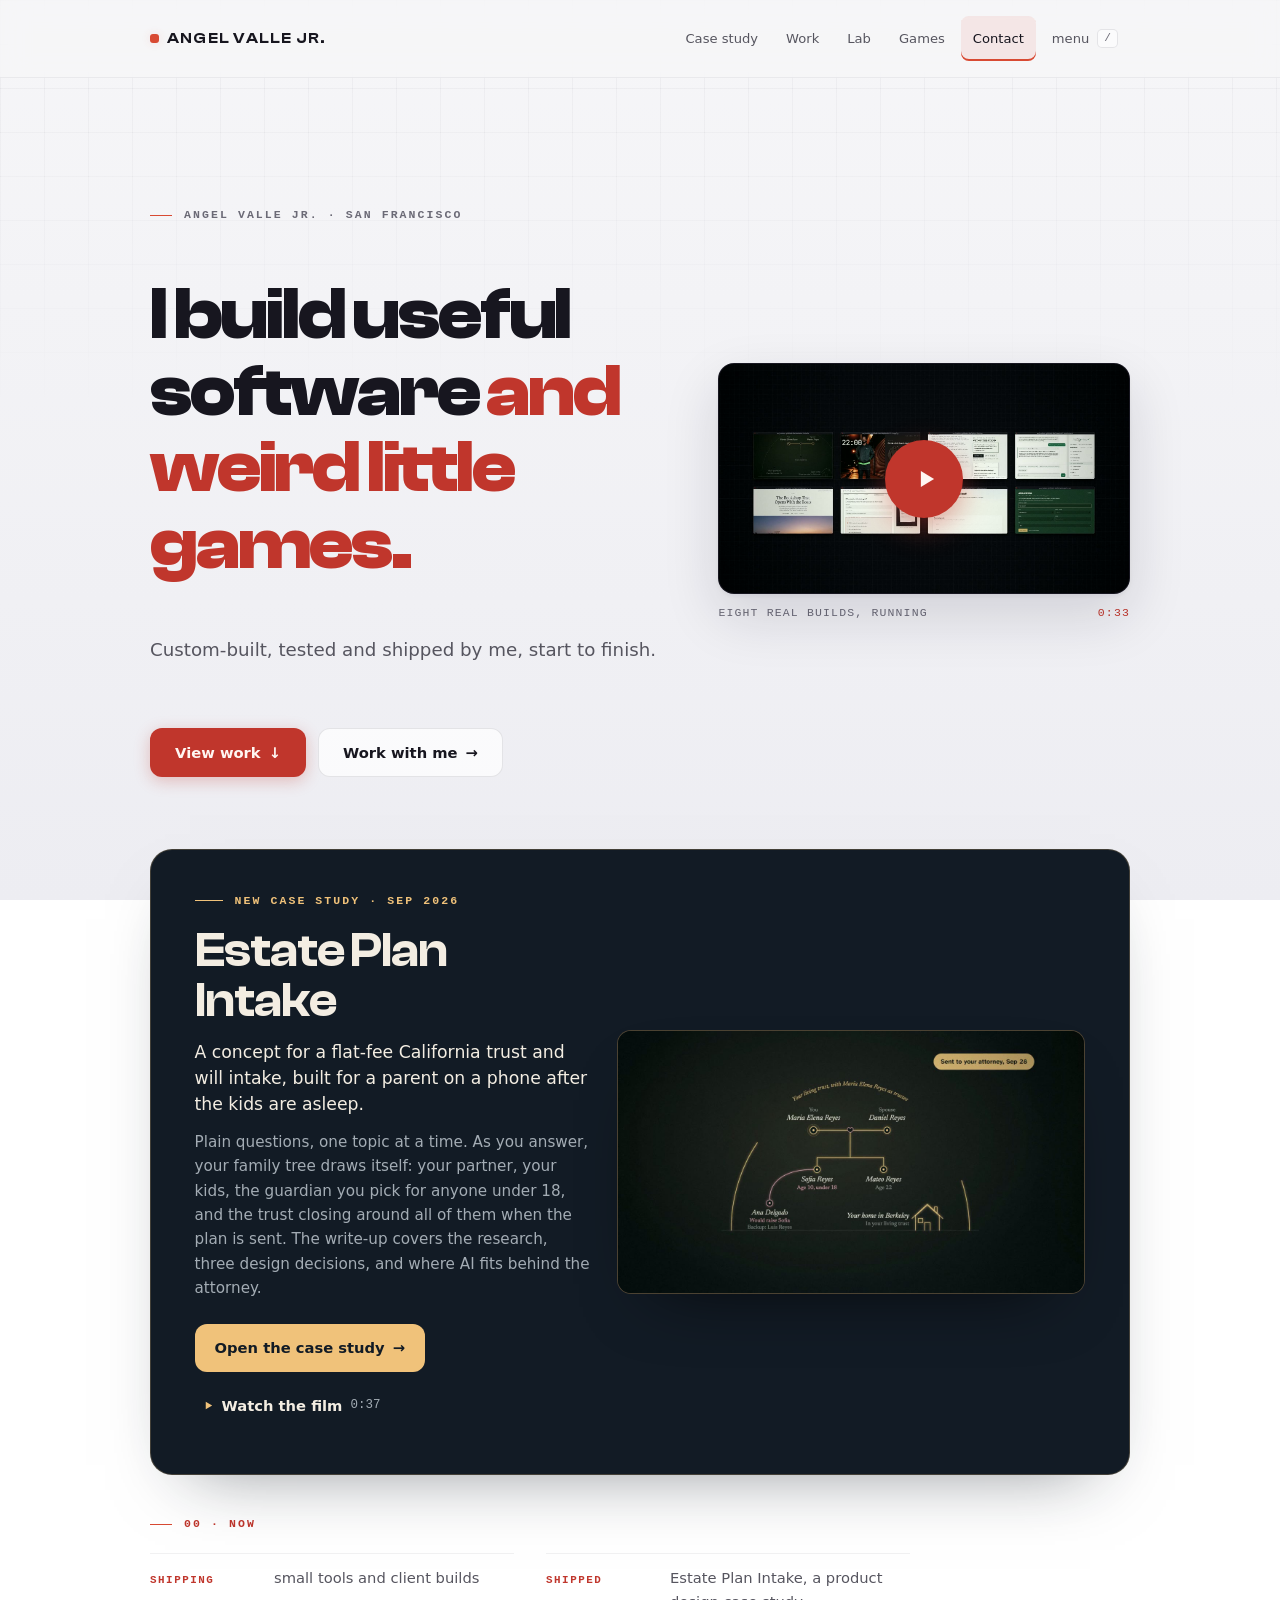
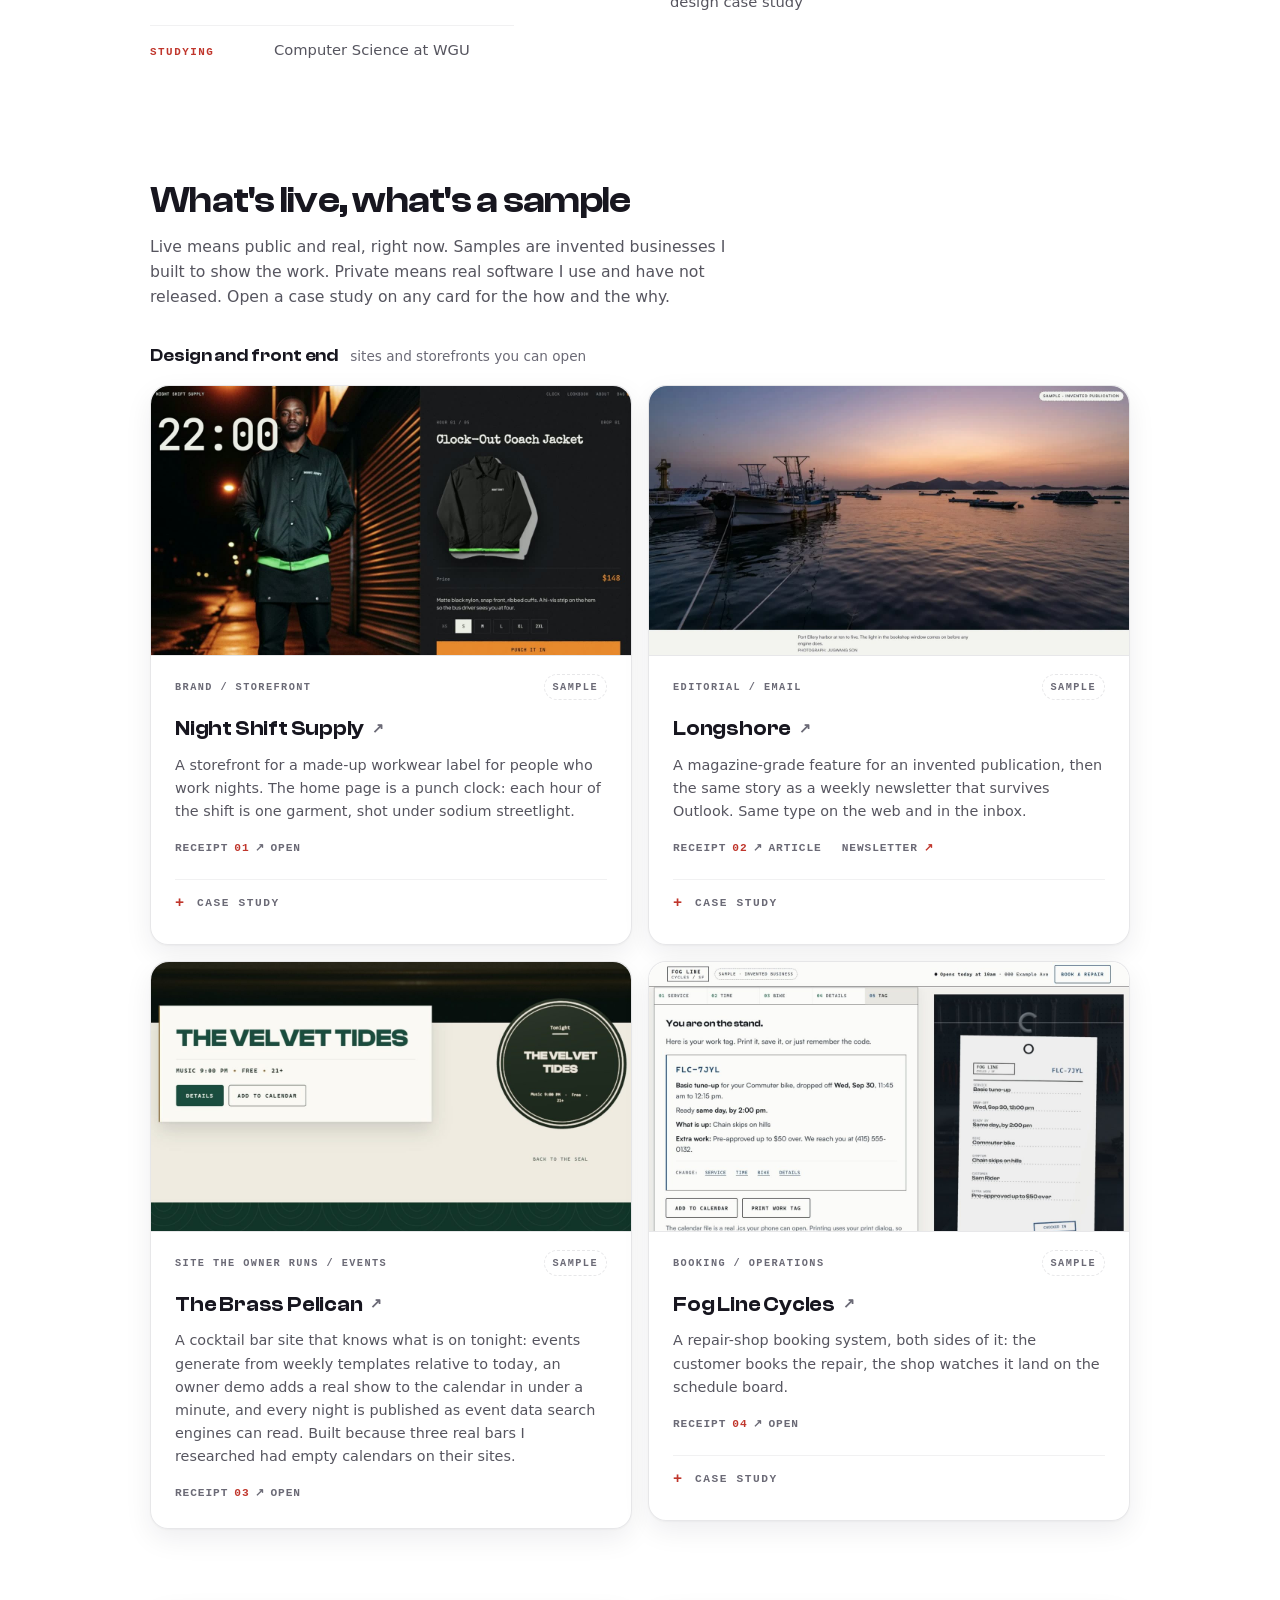
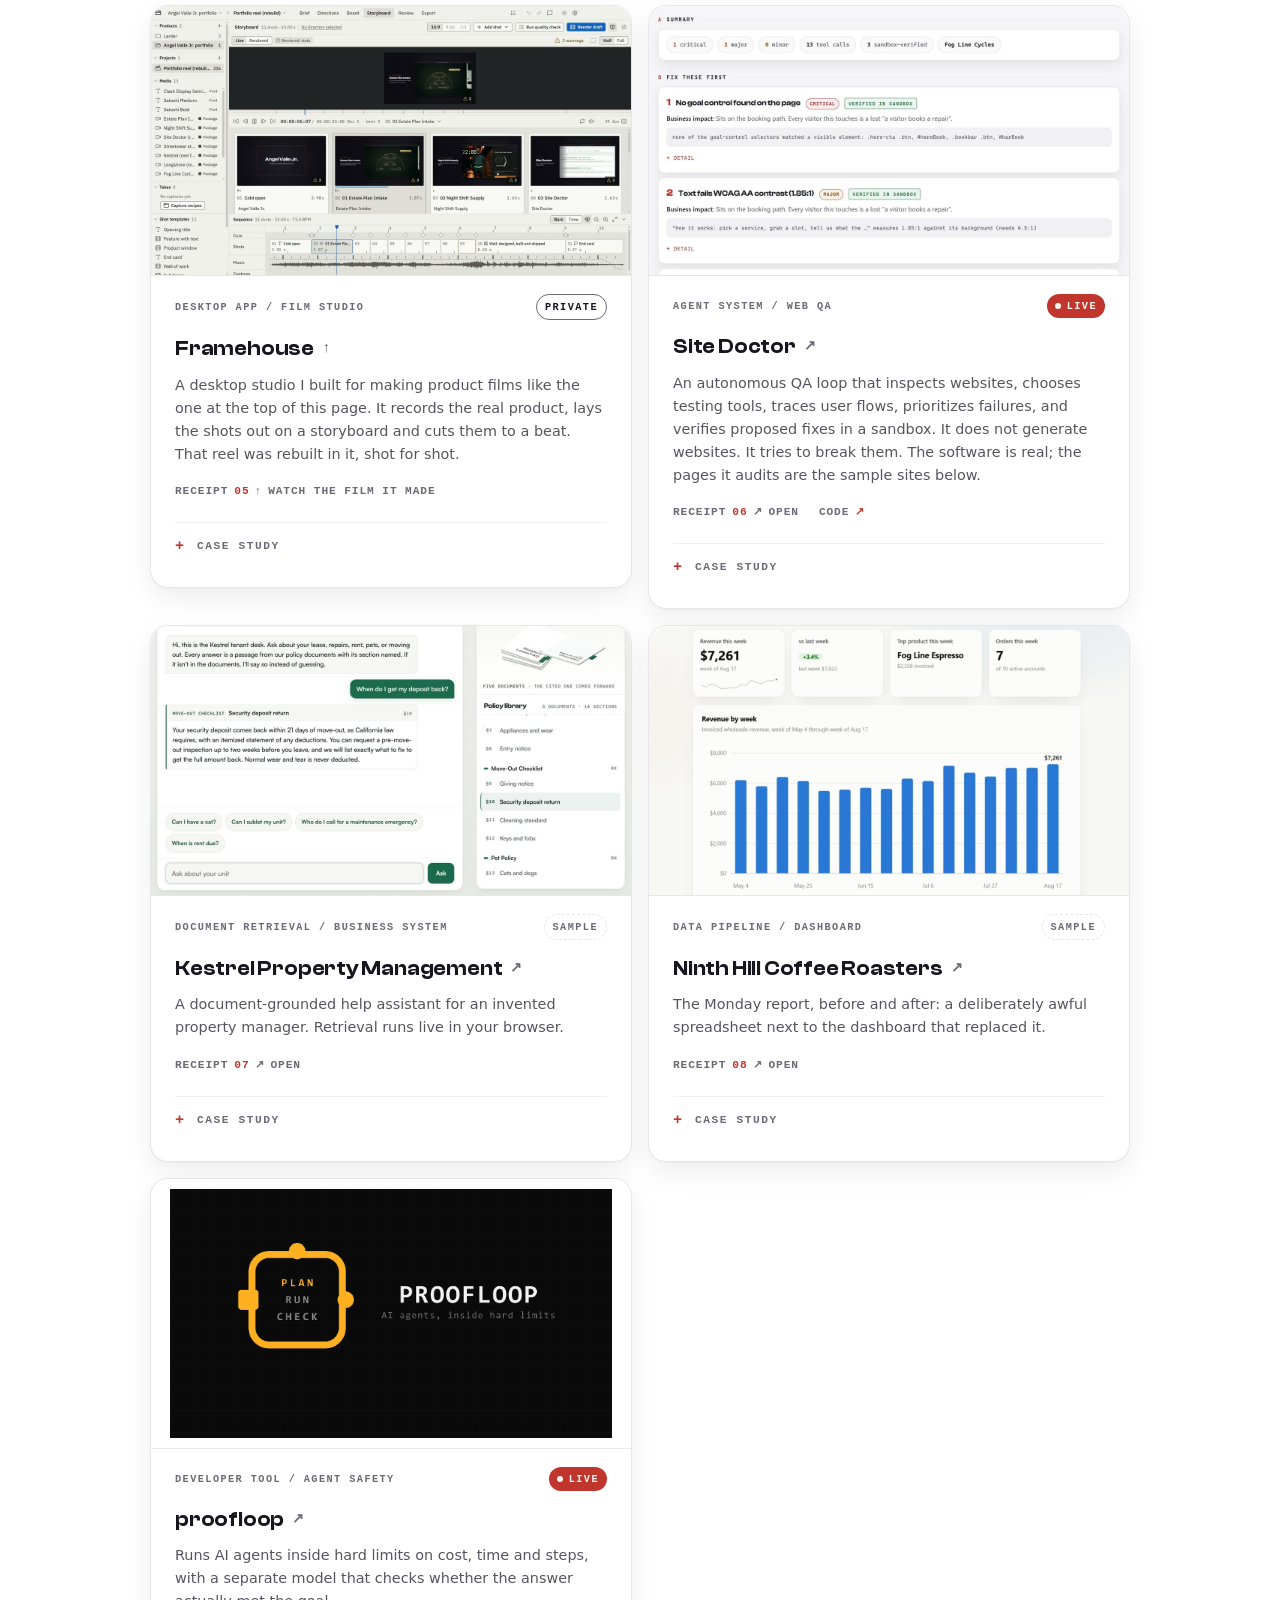
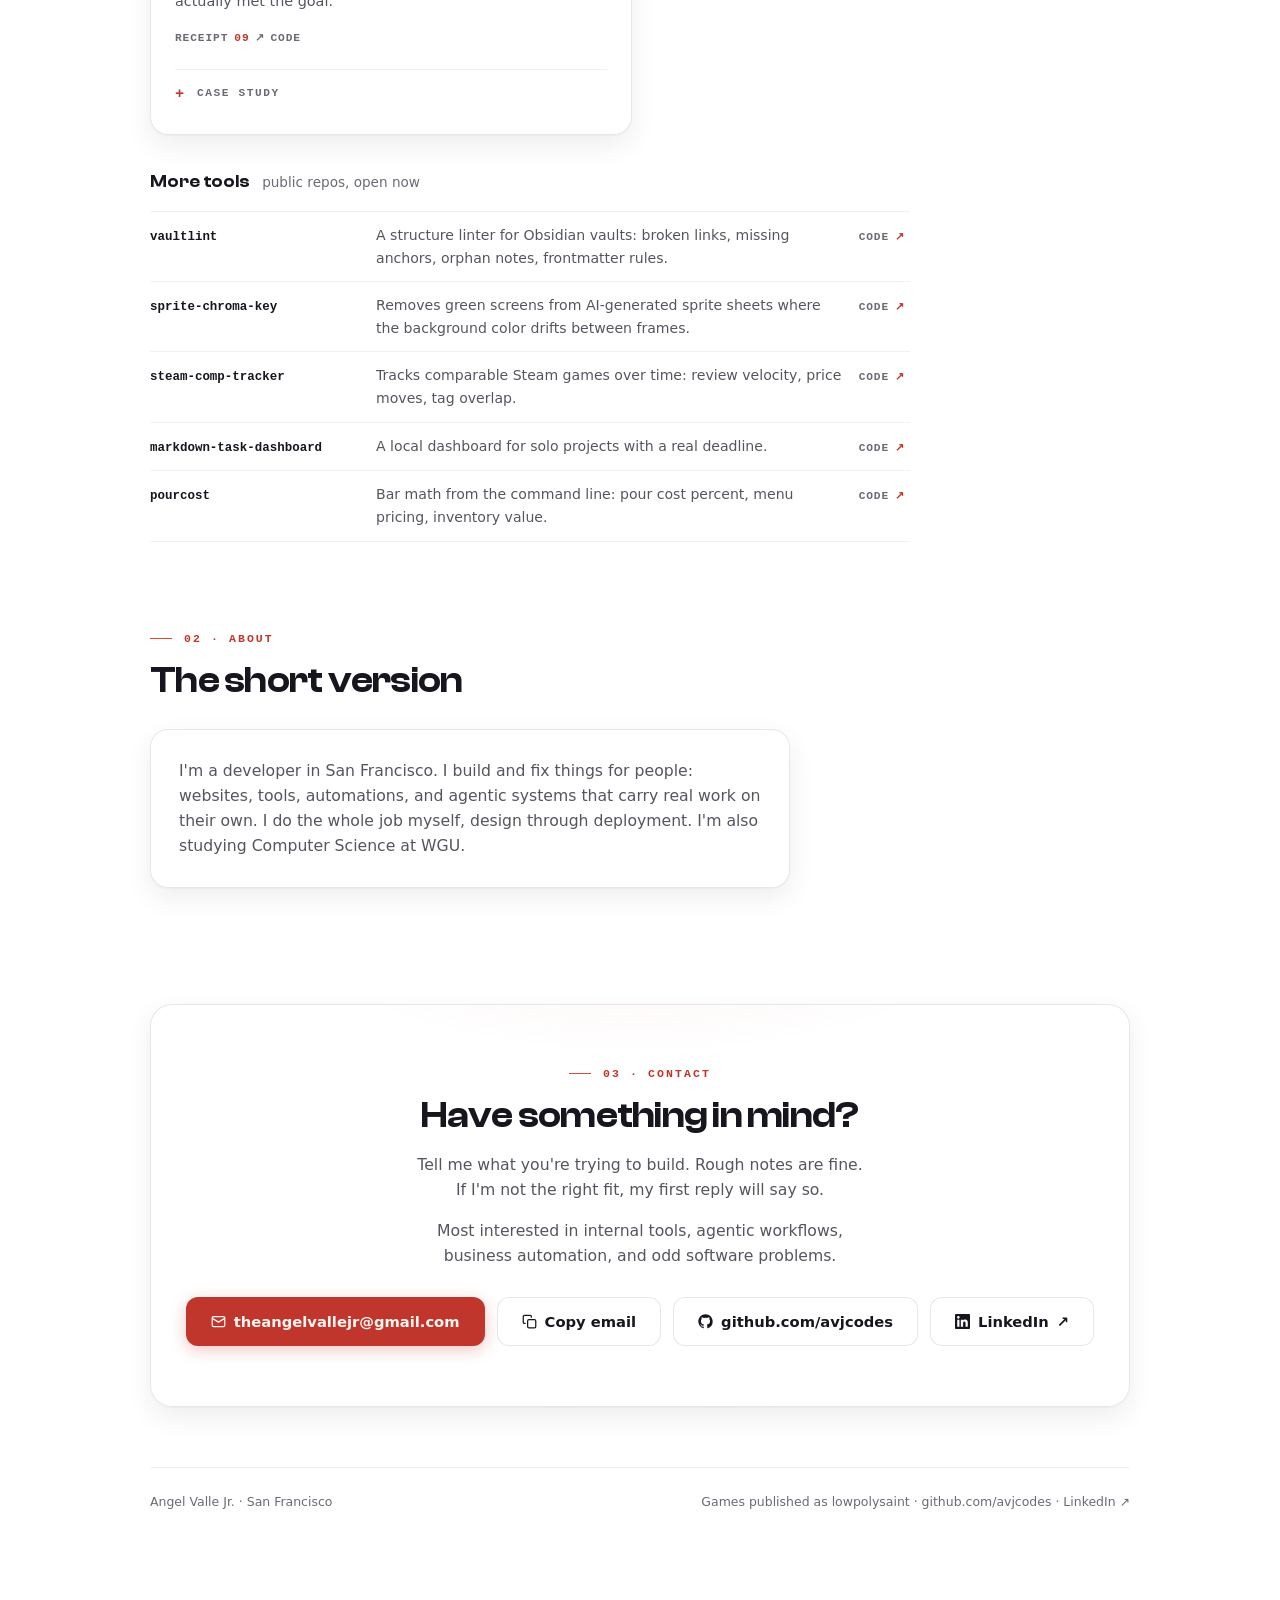
==== commit 418d3acf: "Framehouse card plays a loop of the real app" ====
--- a/index.html
+++ b/index.html
@@ -452,6 +452,7 @@
     border: 1px dashed var(--hairline);
     background: var(--surface-2);
   }
+  .badge-private { color: var(--ink); border: 1px solid var(--ink-3); background: transparent; }
   .ptype {
     font-family: var(--mono);
     font-size: 0.64rem;
@@ -1177,7 +1178,7 @@
   <section id="work">
     <p class="eyebrow reveal">01 · Selected work</p>
     <h2 class="reveal" style="--d:1">What's live, what's a sample</h2>
-    <p class="section-note reveal" style="--d:2">Live means public and real, right now. Samples are invented businesses I built to show the work. No third category. Open a case study on any card for the how and the why.</p>
+    <p class="section-note reveal" style="--d:2">Live means public and real, right now. Samples are invented businesses I built to show the work. Private means real software I use and have not released. Open a case study on any card for the how and the why.</p>
 
     <div class="tier-head reveal">
       <span class="tier-title">Design and front end</span>
@@ -1250,12 +1251,31 @@
       <span class="tier-sub">systems that do the work</span>
     </div>
     <div class="work-grid">
-      <article data-vt="sitedoctor" class="card reveal" style="--d:0" id="sitedoctor">
+      <article class="card reveal" style="--d:0" id="framehouse">
+        <a class="card-thumb" href="#top" tabindex="-1" aria-hidden="true"><video data-loop muted loop playsinline preload="none" poster="assets/loops/framehouse-poster.jpg" width="1280" height="720" aria-label="Framehouse: the storyboard of the portfolio reel, with shot cards and a beat-marked timeline, then the film playing in review"><source src="assets/loops/framehouse-loop.mp4" type="video/mp4"></video></a>
+        <div class="card-top"><span class="ptype">Desktop app / film studio</span><span class="badge badge-private">Private</span></div>
+        <h3><a href="#top">Framehouse <span class="arrow" aria-hidden="true">&#8593;</span></a></h3>
+        <p class="overview">A desktop studio I built for making product films like the one at the top of this page. It records the real product, lays the shots out on a storyboard and cuts them to a beat. That reel was rebuilt in it, shot for shot.</p>
+        <div class="rcpt-row"><a class="rcpt" href="#top">RECEIPT<span class="rno">05</span><span class="rdir" aria-hidden="true">&#8593;</span>WATCH THE FILM IT MADE</a></div>
+        <details class="case-details">
+          <summary>Case study</summary>
+          <div class="case-body">
+            <p class="blk"><span class="blk-label">The problem</span>The first version of that reel was one long hand-written script. Changing a single shot meant editing code and waiting for the whole film to render again.</p>
+            <p class="blk"><span class="blk-label">The build</span>A Windows app. You set up a product, record the real thing running, arrange shots on a storyboard, snap the cuts to the music's beats, leave review comments, keep versions, and export in landscape, portrait and square.</p>
+            <p class="blk"><span class="blk-label">Working with AI</span>It has a connector, so Claude can read a project, make an edit and render a draft while I review. Every change it makes is logged, and I can undo it.</p>
+            <p class="blk"><span class="blk-label">Proof</span>More than 2,200 automated tests. The rebuilt reel matches the hand-made one on every cut.</p>
+            <p class="blk"><span class="blk-label">Why it is private</span>I use it for my own work and for clients. The app and its code are not public.</p>
+            <p class="blk"><span class="blk-label">Built with</span>Electron, React and TypeScript.</p>
+          </div>
+        </details>
+      </article>
+
+      <article data-vt="sitedoctor" class="card reveal" style="--d:1" id="sitedoctor">
         <a class="card-thumb" href="site-doctor.html" tabindex="-1" aria-hidden="true"><video data-loop muted loop playsinline preload="none" poster="assets/loops/sitedoctor-poster.jpg" width="1280" height="720" aria-label="Site Doctor mid-run: activity log, findings summary and prioritized fix list"><source src="assets/loops/sitedoctor-loop.mp4" type="video/mp4"></video></a>
         <div class="card-top"><span class="ptype">Agent system / web QA</span><span class="badge badge-live">Live</span></div>
         <h3><a href="site-doctor.html">Site Doctor <span class="arrow" aria-hidden="true">&#8599;</span></a></h3>
         <p class="overview">An autonomous QA loop that inspects websites, chooses testing tools, traces user flows, prioritizes failures, and verifies proposed fixes in a sandbox. It does not generate websites. It tries to break them. The software is real; the pages it audits are the sample sites below.</p>
-        <div class="rcpt-row"><a class="rcpt" href="site-doctor.html">RECEIPT<span class="rno">05</span><span class="rdir" aria-hidden="true">&#8599;</span>OPEN</a><a class="rcpt" href="https://github.com/avjcodes/avjcodes.github.io/blob/main/site-doctor.html" target="_blank" rel="noopener">CODE<span class="rno" aria-hidden="true">&#8599;</span></a></div>
+        <div class="rcpt-row"><a class="rcpt" href="site-doctor.html">RECEIPT<span class="rno">06</span><span class="rdir" aria-hidden="true">&#8599;</span>OPEN</a><a class="rcpt" href="https://github.com/avjcodes/avjcodes.github.io/blob/main/site-doctor.html" target="_blank" rel="noopener">CODE<span class="rno" aria-hidden="true">&#8599;</span></a></div>
         <details class="case-details">
           <summary>Case study</summary>
           <div class="case-body">
@@ -1278,7 +1298,7 @@
         <div class="card-top"><span class="ptype">Document retrieval / business system</span><span class="badge badge-sample">Sample</span></div>
         <h3><a href="kestrel-assistant.html">Kestrel Property Management <span class="arrow" aria-hidden="true">&#8599;</span></a></h3>
         <p class="overview">A document-grounded help assistant for an invented property manager. Retrieval runs live in your browser.</p>
-        <div class="rcpt-row"><a class="rcpt" href="kestrel-assistant.html">RECEIPT<span class="rno">06</span><span class="rdir" aria-hidden="true">&#8599;</span>OPEN</a></div>
+        <div class="rcpt-row"><a class="rcpt" href="kestrel-assistant.html">RECEIPT<span class="rno">07</span><span class="rdir" aria-hidden="true">&#8599;</span>OPEN</a></div>
         <details class="case-details">
           <summary>Case study</summary>
           <div class="case-body">
@@ -1299,7 +1319,7 @@
         <div class="card-top"><span class="ptype">Data pipeline / dashboard</span><span class="badge badge-sample">Sample</span></div>
         <h3><a href="ninthhill-dashboard.html">Ninth Hill Coffee Roasters <span class="arrow" aria-hidden="true">&#8599;</span></a></h3>
         <p class="overview">The Monday report, before and after: a deliberately awful spreadsheet next to the dashboard that replaced it.</p>
-        <div class="rcpt-row"><a class="rcpt" href="ninthhill-dashboard.html">RECEIPT<span class="rno">07</span><span class="rdir" aria-hidden="true">&#8599;</span>OPEN</a></div>
+        <div class="rcpt-row"><a class="rcpt" href="ninthhill-dashboard.html">RECEIPT<span class="rno">08</span><span class="rdir" aria-hidden="true">&#8599;</span>OPEN</a></div>
         <details class="case-details">
           <summary>Case study</summary>
           <div class="case-body">
@@ -1320,7 +1340,7 @@
         <div class="card-top"><span class="ptype">Developer tool / agent safety</span><span class="badge badge-live">Live</span></div>
         <h3><a href="https://github.com/avjcodes/proofloop" target="_blank" rel="noopener">proofloop <span class="arrow" aria-hidden="true">&#8599;</span></a></h3>
         <p class="overview">Runs AI agents inside hard limits on cost, time and steps, with a separate model that checks whether the answer actually met the goal.</p>
-        <div class="rcpt-row"><a class="rcpt" href="https://github.com/avjcodes/proofloop" target="_blank" rel="noopener">RECEIPT<span class="rno">08</span><span class="rdir" aria-hidden="true">&#8599;</span>CODE</a></div>
+        <div class="rcpt-row"><a class="rcpt" href="https://github.com/avjcodes/proofloop" target="_blank" rel="noopener">RECEIPT<span class="rno">09</span><span class="rdir" aria-hidden="true">&#8599;</span>CODE</a></div>
         <details class="case-details">
           <summary>Case study</summary>
           <div class="case-body">
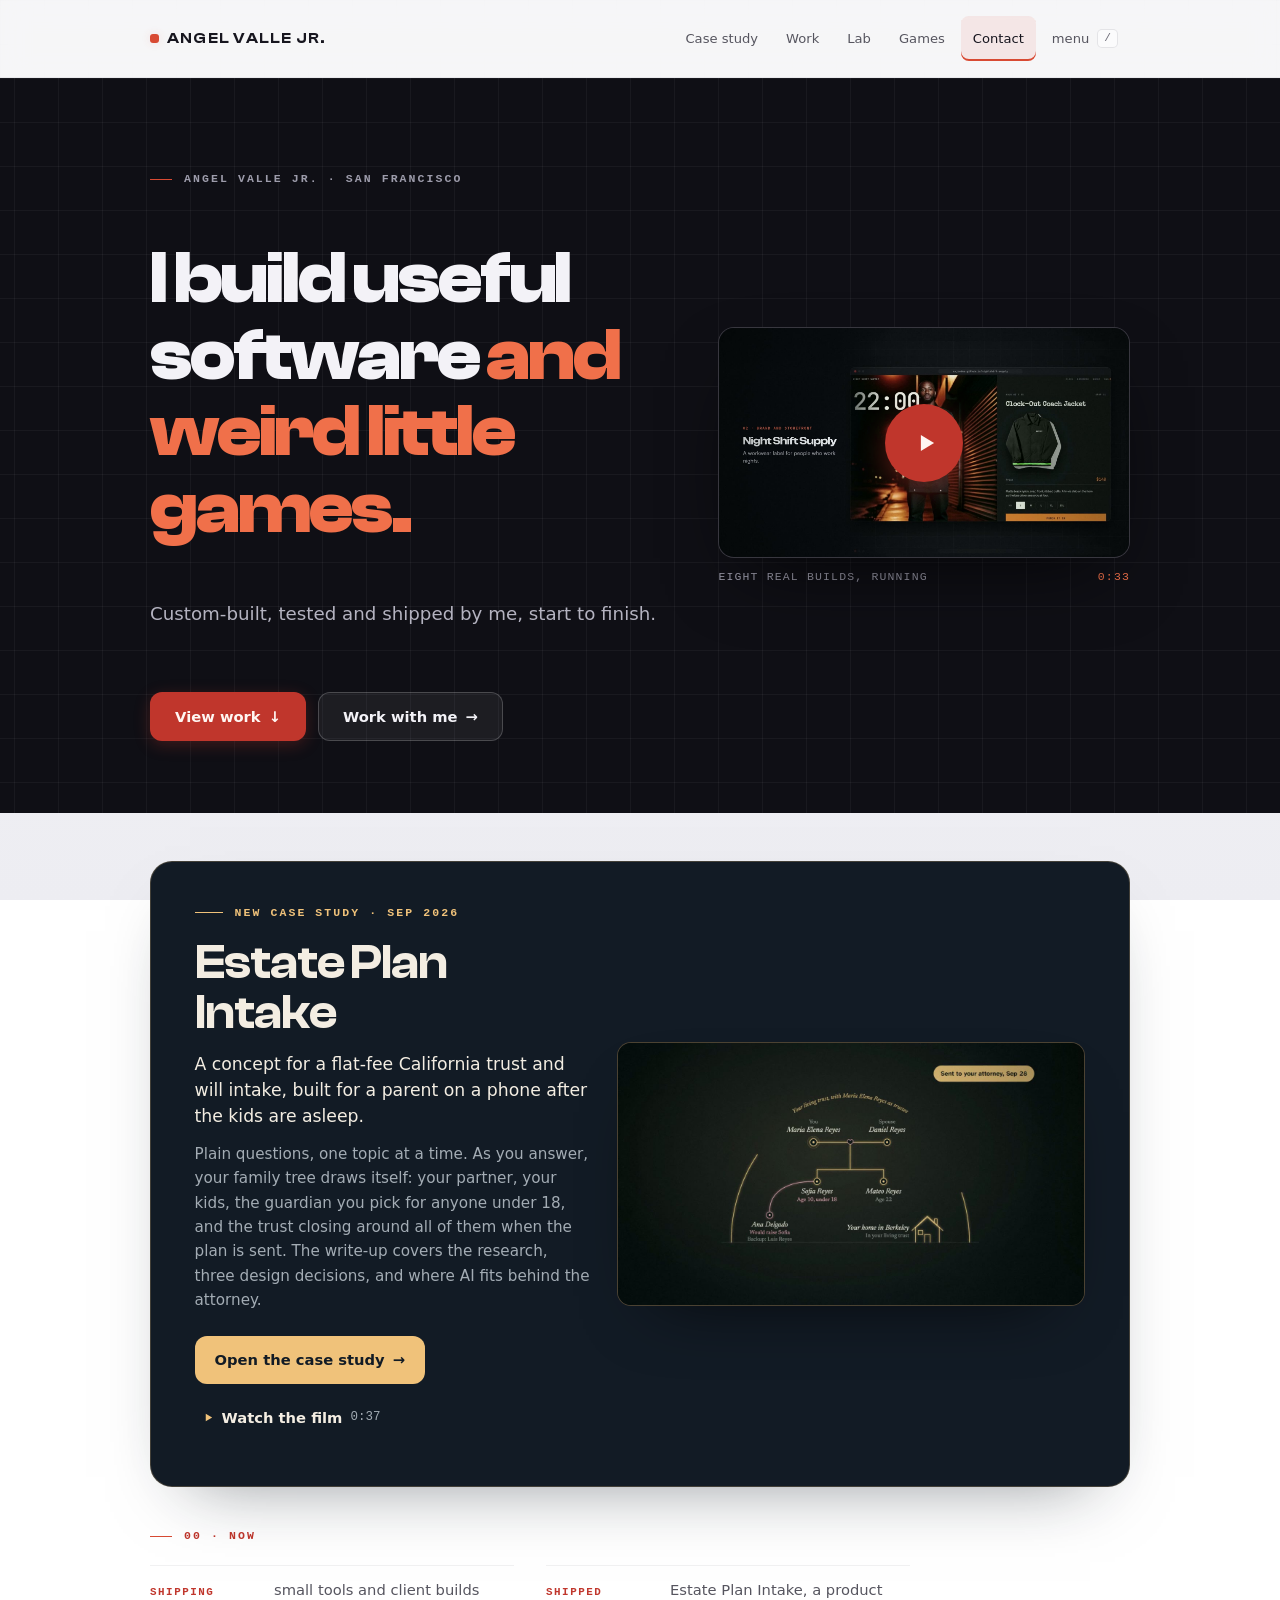
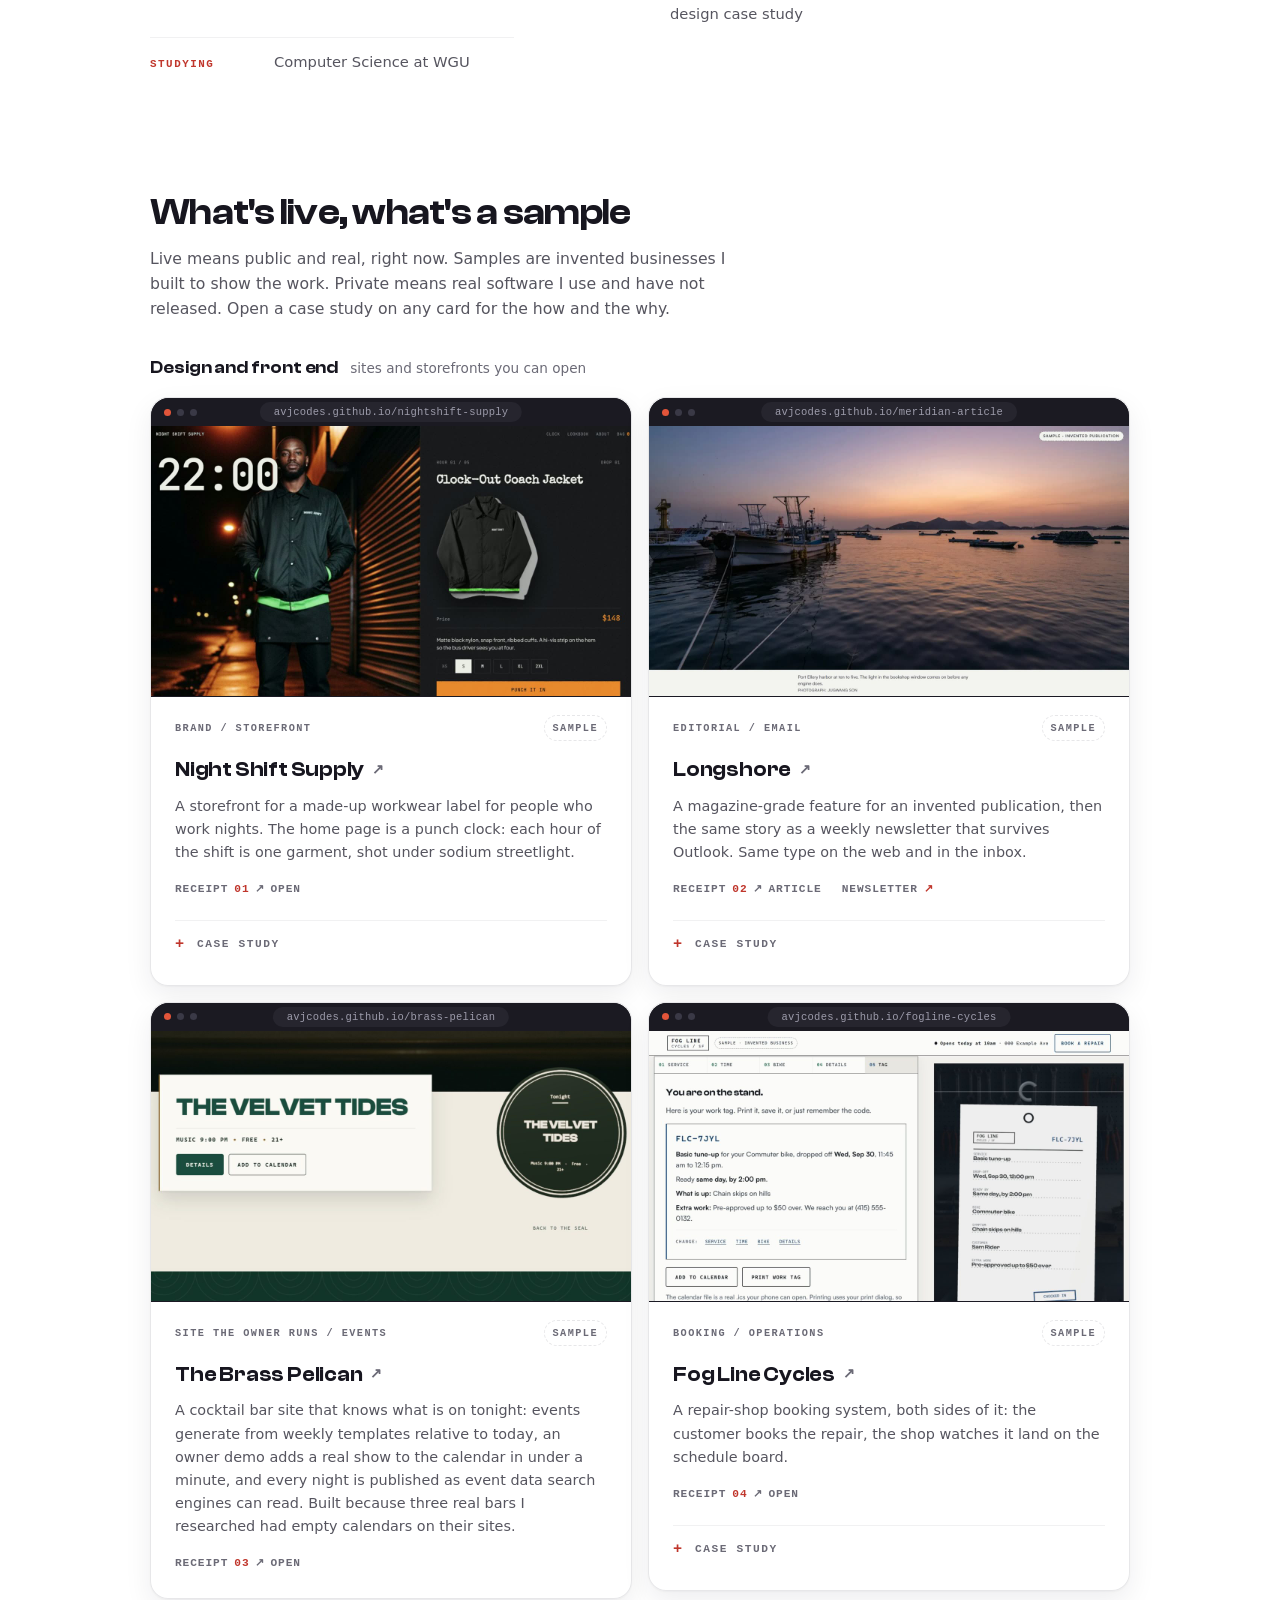
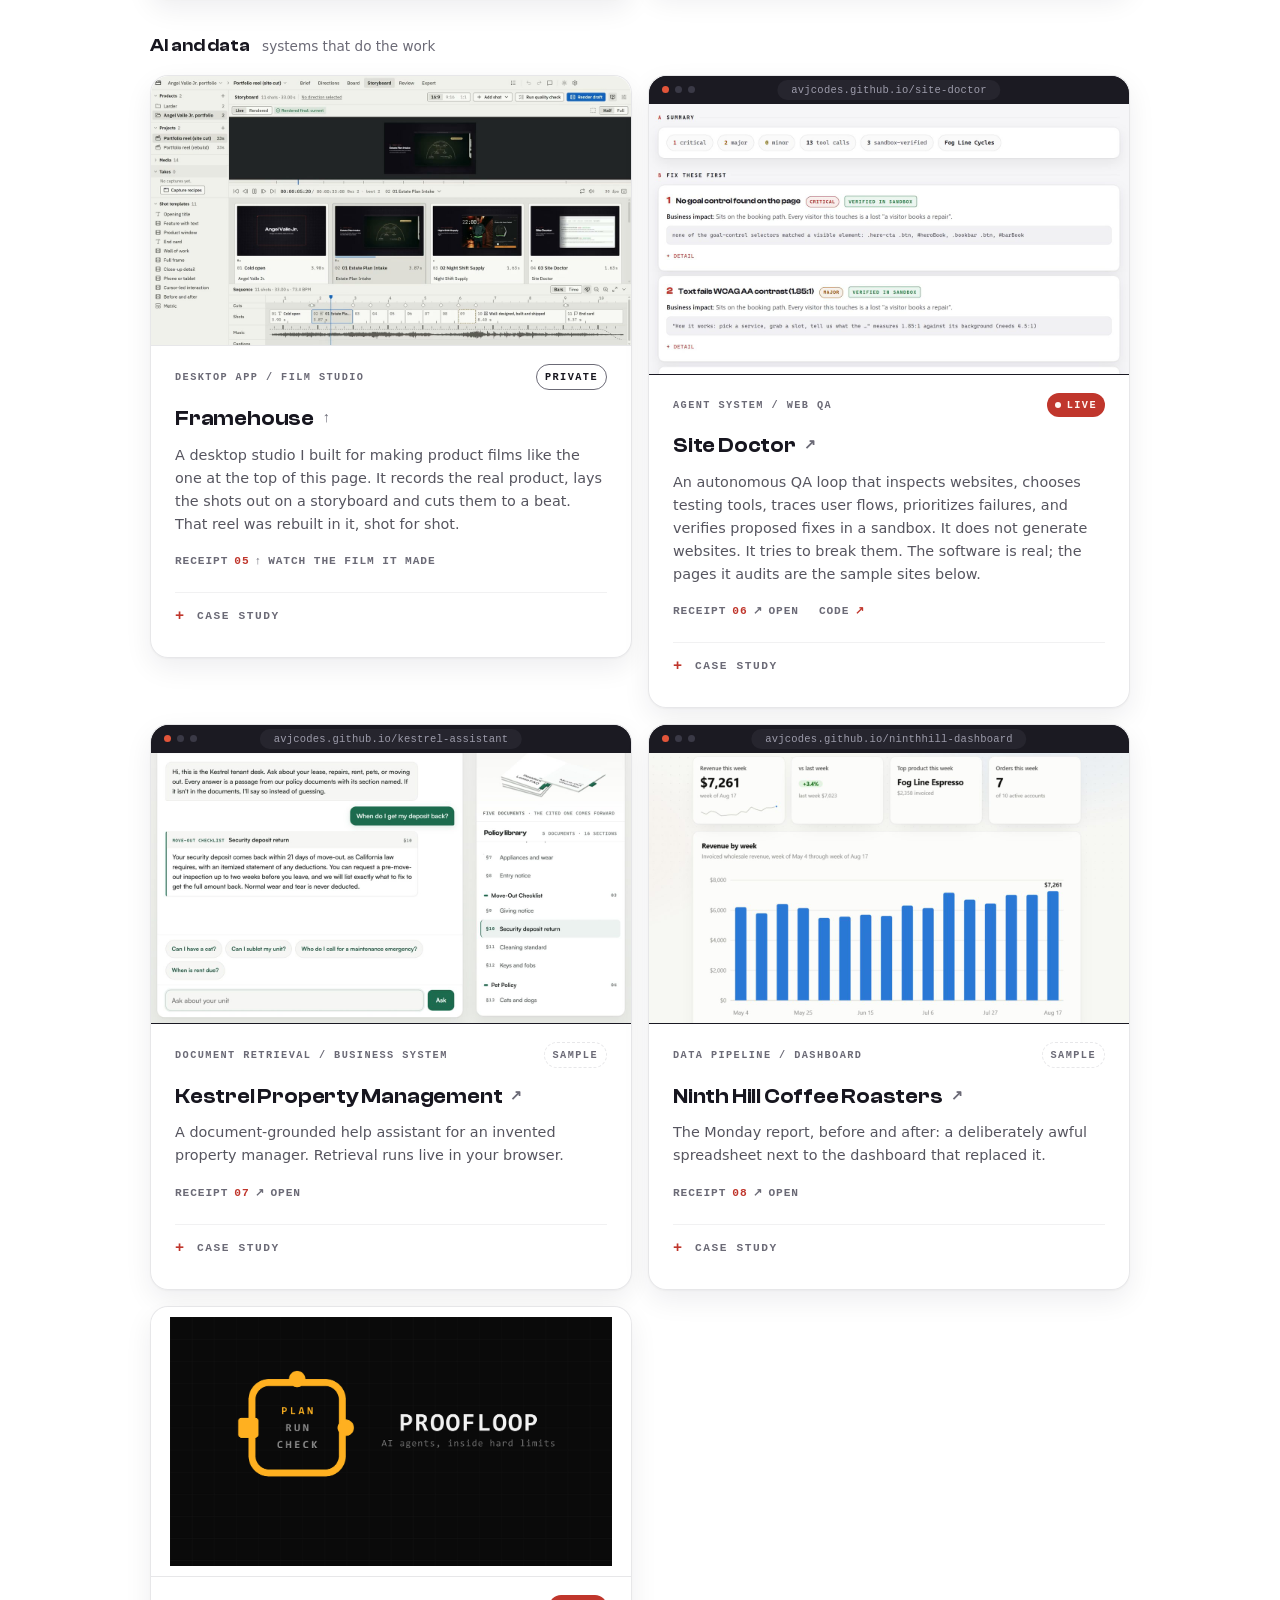
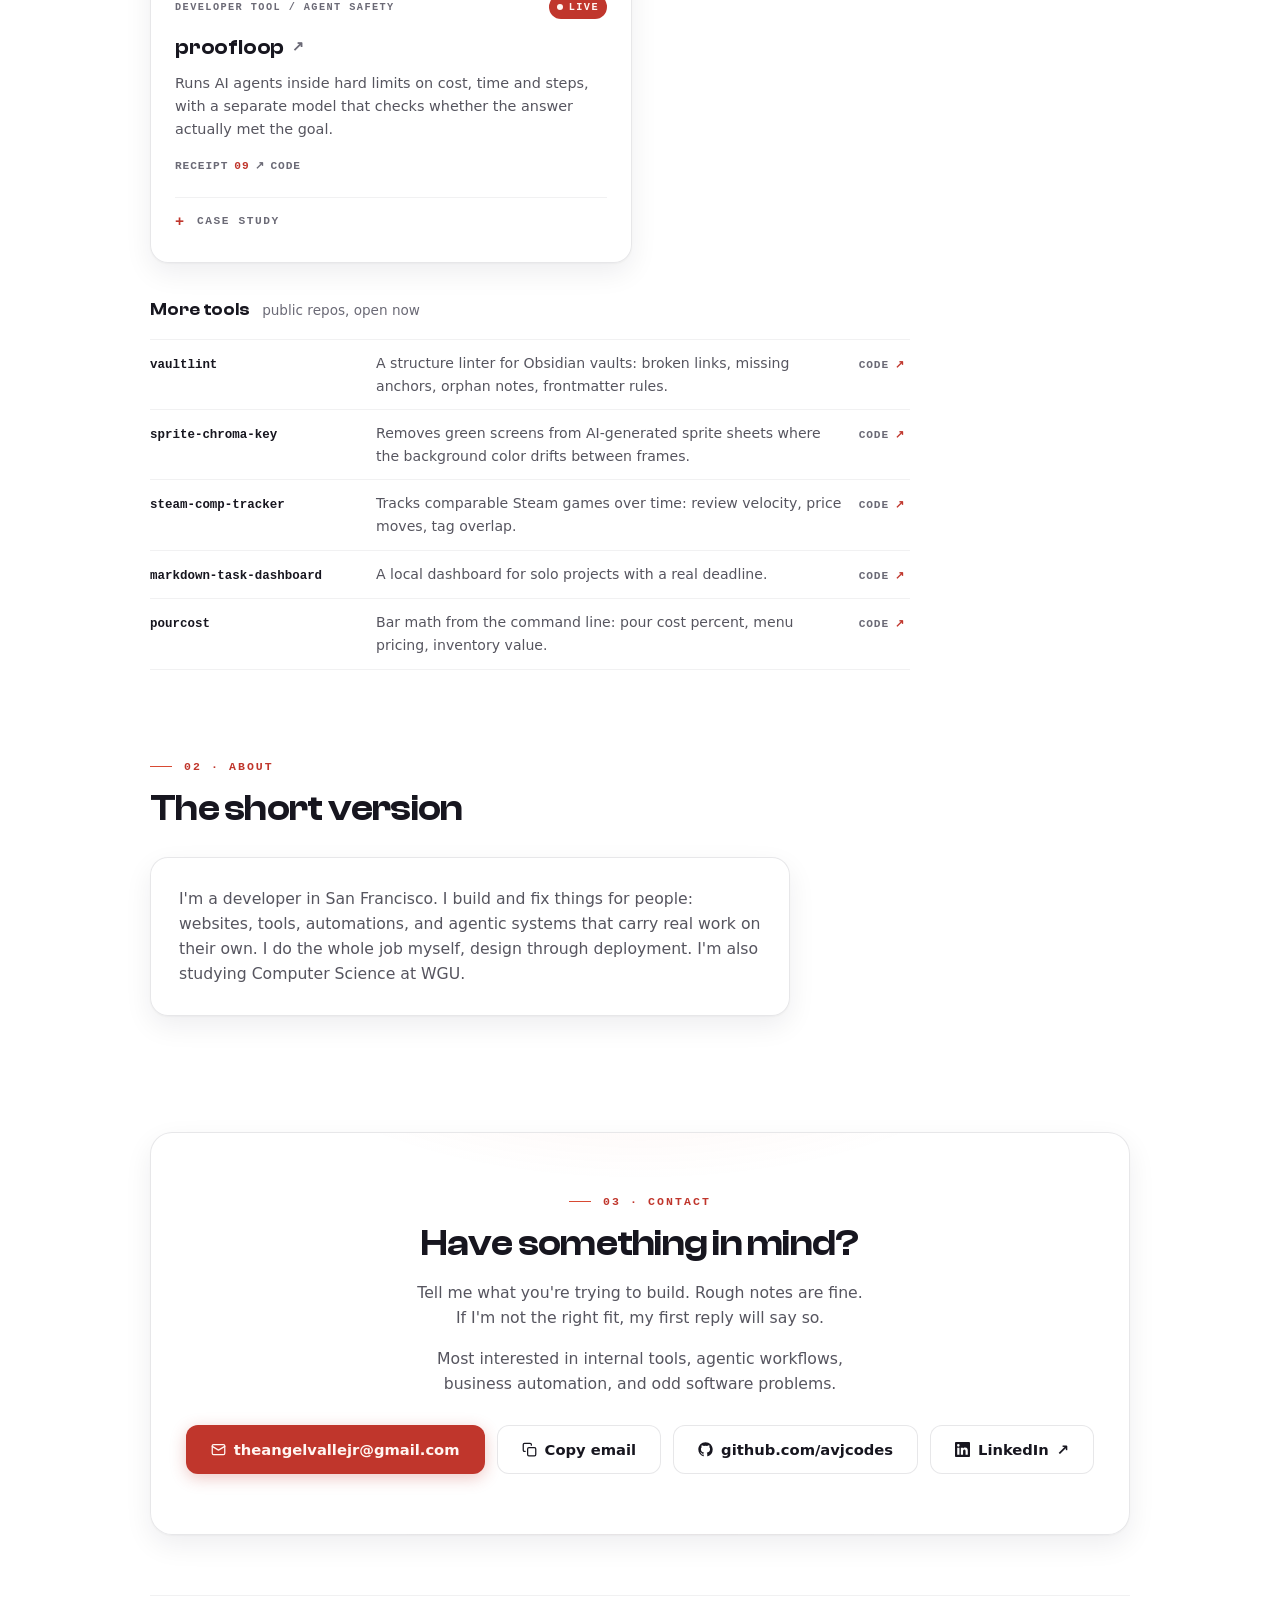
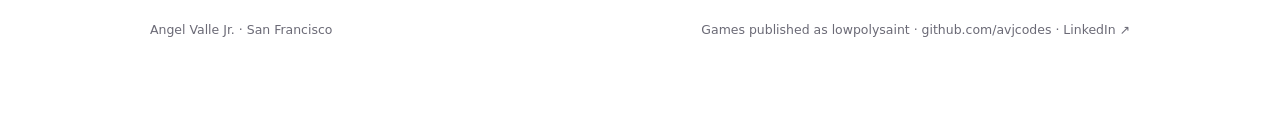
==== commit 900ae2a0: "Dark hero matching the reel; work videos framed as browser windows" ====
--- a/index.html
+++ b/index.html
@@ -1100,6 +1100,26 @@
   .sub-h1 { margin-top: 12px; font-family: var(--display); font-size: clamp(2rem, 5vw, 3rem); font-weight: 600; letter-spacing: -.02em; line-height: 1.08; }
   .subpage { padding-top: clamp(40px, 7vw, 72px); }
   .nav-links a[aria-current="page"] { color: var(--ink); background: var(--accent-09); box-shadow: inset 0 -2px 0 var(--accent-500); }
+
+  /* ================= Looks pass: the reel's windows and its dark grid, on the page ================= */
+  .card-thumb.win { aspect-ratio: auto; display: flex; flex-direction: column; background: #1b1a22; }
+  .card-thumb.win video { aspect-ratio: 16 / 9; height: auto; }
+  .chrome { display: flex; align-items: center; gap: 6px; height: 28px; padding: 0 13px; background: #1b1a22; position: relative; flex: none; }
+  .chrome i { width: 7px; height: 7px; border-radius: 50%; background: #3a3946; }
+  .chrome i:first-child { background: #e2553a; }
+  .chrome b { position: absolute; left: 50%; transform: translateX(-50%); font: 500 10.5px/1 var(--mono); letter-spacing: .02em; color: #9d9cab; background: #26252e; padding: 5px 14px; border-radius: 999px; white-space: nowrap; max-width: 68%; overflow: hidden; text-overflow: ellipsis; }
+  @media (min-width: 1320px) { .hero { margin-right: -150px; grid-template-columns: minmax(0, 544px) minmax(0, 1fr); gap: 36px; } }
+  header.hero { position: relative; padding-top: clamp(52px, 8vw, 92px); padding-bottom: clamp(44px, 6vw, 72px); margin-bottom: clamp(30px, 4vw, 48px); }
+  header.hero::before { content: ""; position: absolute; top: 0; bottom: 0; left: -100vw; right: -100vw; z-index: -1; background-color: #0f0f15;
+    background-image: linear-gradient(rgba(255,255,255,.045) 1px, transparent 1px), linear-gradient(90deg, rgba(255,255,255,.045) 1px, transparent 1px); background-size: 44px 44px; }
+  .hero h1 { color: #f3f2f7; }
+  .hero h1 .accent { color: #f0704a; }
+  .hero .kicker { color: #9d9cab; }
+  .hero .sub { color: #b4b3c0; }
+  .hero .btn-ghost { background: rgba(255,255,255,.06); border-color: rgba(255,255,255,.2); color: #f3f2f7; }
+  .hero .reel-box { border-color: rgba(255,255,255,.14); box-shadow: 0 30px 80px -30px rgba(0,0,0,.8); }
+  .hero .reel-cap { color: #9d9cab; }
+  .hero .reel-dur { color: #f0704a; }
 </style>
 </head>
 <body>
@@ -1186,7 +1206,7 @@
     </div>
     <div class="work-grid">
       <article data-vt="nightshift" class="card reveal" style="--d:0" id="nightshift">
-        <a class="card-thumb" href="https://avjcodes.github.io/nightshift-supply/" tabindex="-1" aria-hidden="true"><video data-loop muted loop playsinline preload="none" poster="assets/loops/nightshift-poster.jpg" width="1280" height="720" aria-label="Night Shift Supply: the punch-clock home, then the 22:00 coach jacket shot under sodium streetlight"><source src="assets/loops/nightshift-loop.mp4" type="video/mp4"></video></a>
+        <a class="card-thumb win" href="https://avjcodes.github.io/nightshift-supply/" tabindex="-1" aria-hidden="true"><span class="chrome"><i></i><i></i><i></i><b>avjcodes.github.io/nightshift-supply</b></span><video data-loop muted loop playsinline preload="none" poster="assets/loops/nightshift-poster.jpg" width="1280" height="720" aria-label="Night Shift Supply: the punch-clock home, then the 22:00 coach jacket shot under sodium streetlight"><source src="assets/loops/nightshift-loop.mp4" type="video/mp4"></video></a>
         <div class="card-top"><span class="ptype">Brand / storefront</span><span class="badge badge-sample">Sample</span></div>
         <h3><a href="https://avjcodes.github.io/nightshift-supply/">Night Shift Supply <span class="arrow" aria-hidden="true">&#8599;</span></a></h3>
         <p class="overview">A storefront for a made-up workwear label for people who work nights. The home page is a punch clock: each hour of the shift is one garment, shot under sodium streetlight.</p>
@@ -1202,7 +1222,7 @@
       </article>
 
       <article data-vt="longshore" class="card reveal" style="--d:1" id="longshore">
-        <a class="card-thumb" href="meridian-article.html" tabindex="-1" aria-hidden="true"><video data-loop muted loop playsinline preload="none" poster="assets/loops/longshore-poster.jpg" width="1280" height="720" aria-label="Longshore: the magazine masthead, then a slow scroll into the harbor photograph"><source src="assets/loops/longshore-loop.mp4" type="video/mp4"></video></a>
+        <a class="card-thumb win" href="meridian-article.html" tabindex="-1" aria-hidden="true"><span class="chrome"><i></i><i></i><i></i><b>avjcodes.github.io/meridian-article</b></span><video data-loop muted loop playsinline preload="none" poster="assets/loops/longshore-poster.jpg" width="1280" height="720" aria-label="Longshore: the magazine masthead, then a slow scroll into the harbor photograph"><source src="assets/loops/longshore-loop.mp4" type="video/mp4"></video></a>
         <div class="card-top"><span class="ptype">Editorial / email</span><span class="badge badge-sample">Sample</span></div>
         <h3><a href="meridian-article.html">Longshore <span class="arrow" aria-hidden="true">&#8599;</span></a></h3>
         <p class="overview">A magazine-grade feature for an invented publication, then the same story as a weekly newsletter that survives Outlook. Same type on the web and in the inbox.</p>
@@ -1217,7 +1237,7 @@
       </article>
 
       <article data-vt="pelican" class="card reveal" style="--d:2" id="pelican">
-        <a class="card-thumb" href="brass-pelican.html" tabindex="-1" aria-hidden="true"><video data-loop muted loop playsinline preload="none" poster="assets/loops/pelican-poster.jpg" width="1280" height="720" aria-label="The Brass Pelican: the engraved seal over a warmly lit back bar, with tonight's card below"><source src="assets/loops/pelican-loop.mp4" type="video/mp4"></video></a>
+        <a class="card-thumb win" href="brass-pelican.html" tabindex="-1" aria-hidden="true"><span class="chrome"><i></i><i></i><i></i><b>avjcodes.github.io/brass-pelican</b></span><video data-loop muted loop playsinline preload="none" poster="assets/loops/pelican-poster.jpg" width="1280" height="720" aria-label="The Brass Pelican: the engraved seal over a warmly lit back bar, with tonight's card below"><source src="assets/loops/pelican-loop.mp4" type="video/mp4"></video></a>
         <div class="card-top"><span class="ptype">Site the owner runs / events</span><span class="badge badge-sample">Sample</span></div>
         <h3><a href="brass-pelican.html">The Brass Pelican <span class="arrow" aria-hidden="true">&#8599;</span></a></h3>
         <p class="overview">A cocktail bar site that knows what is on tonight: events generate from weekly templates relative to today, an owner demo adds a real show to the calendar in under a minute, and every night is published as event data search engines can read. Built because three real bars I researched had empty calendars on their sites.</p>
@@ -1225,7 +1245,7 @@
       </article>
 
       <article data-vt="fogline" class="card reveal" style="--d:2" id="fogline">
-        <a class="card-thumb" href="fogline-cycles.html" tabindex="-1" aria-hidden="true"><video data-loop muted loop playsinline preload="none" poster="assets/loops/fogline-poster.jpg" width="1280" height="720" aria-label="Fog Line Cycles: customer work tag beside the shop schedule board"><source src="assets/loops/fogline-loop.mp4" type="video/mp4"></video></a>
+        <a class="card-thumb win" href="fogline-cycles.html" tabindex="-1" aria-hidden="true"><span class="chrome"><i></i><i></i><i></i><b>avjcodes.github.io/fogline-cycles</b></span><video data-loop muted loop playsinline preload="none" poster="assets/loops/fogline-poster.jpg" width="1280" height="720" aria-label="Fog Line Cycles: customer work tag beside the shop schedule board"><source src="assets/loops/fogline-loop.mp4" type="video/mp4"></video></a>
         <div class="card-top"><span class="ptype">Booking / operations</span><span class="badge badge-sample">Sample</span></div>
         <h3><a href="fogline-cycles.html">Fog Line Cycles <span class="arrow" aria-hidden="true">&#8599;</span></a></h3>
         <p class="overview">A repair-shop booking system, both sides of it: the customer books the repair, the shop watches it land on the schedule board.</p>
@@ -1271,7 +1291,7 @@
       </article>
 
       <article data-vt="sitedoctor" class="card reveal" style="--d:1" id="sitedoctor">
-        <a class="card-thumb" href="site-doctor.html" tabindex="-1" aria-hidden="true"><video data-loop muted loop playsinline preload="none" poster="assets/loops/sitedoctor-poster.jpg" width="1280" height="720" aria-label="Site Doctor mid-run: activity log, findings summary and prioritized fix list"><source src="assets/loops/sitedoctor-loop.mp4" type="video/mp4"></video></a>
+        <a class="card-thumb win" href="site-doctor.html" tabindex="-1" aria-hidden="true"><span class="chrome"><i></i><i></i><i></i><b>avjcodes.github.io/site-doctor</b></span><video data-loop muted loop playsinline preload="none" poster="assets/loops/sitedoctor-poster.jpg" width="1280" height="720" aria-label="Site Doctor mid-run: activity log, findings summary and prioritized fix list"><source src="assets/loops/sitedoctor-loop.mp4" type="video/mp4"></video></a>
         <div class="card-top"><span class="ptype">Agent system / web QA</span><span class="badge badge-live">Live</span></div>
         <h3><a href="site-doctor.html">Site Doctor <span class="arrow" aria-hidden="true">&#8599;</span></a></h3>
         <p class="overview">An autonomous QA loop that inspects websites, chooses testing tools, traces user flows, prioritizes failures, and verifies proposed fixes in a sandbox. It does not generate websites. It tries to break them. The software is real; the pages it audits are the sample sites below.</p>
@@ -1294,7 +1314,7 @@
       </article>
 
       <article data-vt="kestrel" class="card reveal" style="--d:1" id="kestrel">
-        <a class="card-thumb" href="kestrel-assistant.html" tabindex="-1" aria-hidden="true"><video data-loop muted loop playsinline preload="none" poster="assets/loops/kestrel-poster.jpg" width="1280" height="720" aria-label="Kestrel assistant answering a deposit question and citing its source document"><source src="assets/loops/kestrel-loop.mp4" type="video/mp4"></video></a>
+        <a class="card-thumb win" href="kestrel-assistant.html" tabindex="-1" aria-hidden="true"><span class="chrome"><i></i><i></i><i></i><b>avjcodes.github.io/kestrel-assistant</b></span><video data-loop muted loop playsinline preload="none" poster="assets/loops/kestrel-poster.jpg" width="1280" height="720" aria-label="Kestrel assistant answering a deposit question and citing its source document"><source src="assets/loops/kestrel-loop.mp4" type="video/mp4"></video></a>
         <div class="card-top"><span class="ptype">Document retrieval / business system</span><span class="badge badge-sample">Sample</span></div>
         <h3><a href="kestrel-assistant.html">Kestrel Property Management <span class="arrow" aria-hidden="true">&#8599;</span></a></h3>
         <p class="overview">A document-grounded help assistant for an invented property manager. Retrieval runs live in your browser.</p>
@@ -1315,7 +1335,7 @@
       </article>
 
       <article data-vt="ninthhill" class="card reveal" style="--d:3" id="ninthhill">
-        <a class="card-thumb" href="ninthhill-dashboard.html" tabindex="-1" aria-hidden="true"><video data-loop muted loop playsinline preload="none" poster="assets/loops/ninthhill-poster.jpg" width="1280" height="720" aria-label="Ninth Hill dashboard: the Monday report after the pipeline replaced the spreadsheet"><source src="assets/loops/ninthhill-loop.mp4" type="video/mp4"></video></a>
+        <a class="card-thumb win" href="ninthhill-dashboard.html" tabindex="-1" aria-hidden="true"><span class="chrome"><i></i><i></i><i></i><b>avjcodes.github.io/ninthhill-dashboard</b></span><video data-loop muted loop playsinline preload="none" poster="assets/loops/ninthhill-poster.jpg" width="1280" height="720" aria-label="Ninth Hill dashboard: the Monday report after the pipeline replaced the spreadsheet"><source src="assets/loops/ninthhill-loop.mp4" type="video/mp4"></video></a>
         <div class="card-top"><span class="ptype">Data pipeline / dashboard</span><span class="badge badge-sample">Sample</span></div>
         <h3><a href="ninthhill-dashboard.html">Ninth Hill Coffee Roasters <span class="arrow" aria-hidden="true">&#8599;</span></a></h3>
         <p class="overview">The Monday report, before and after: a deliberately awful spreadsheet next to the dashboard that replaced it.</p>
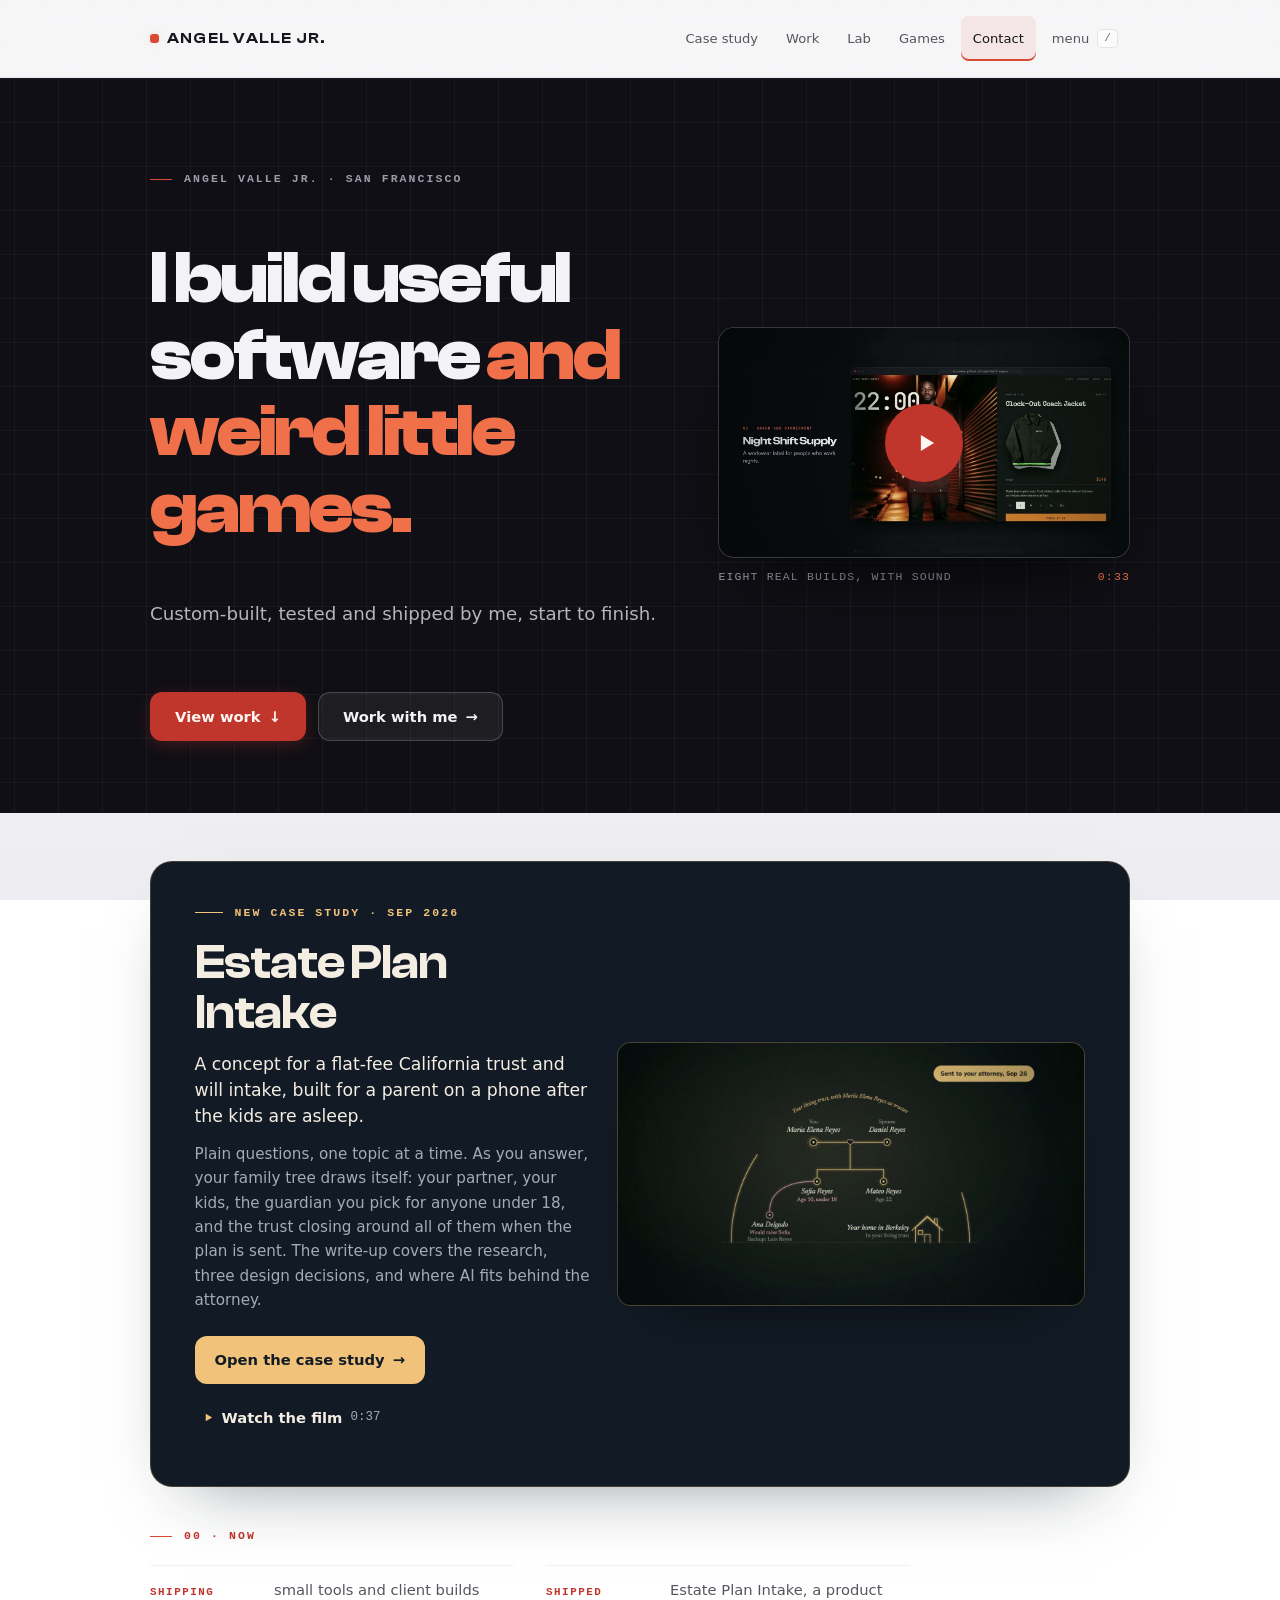
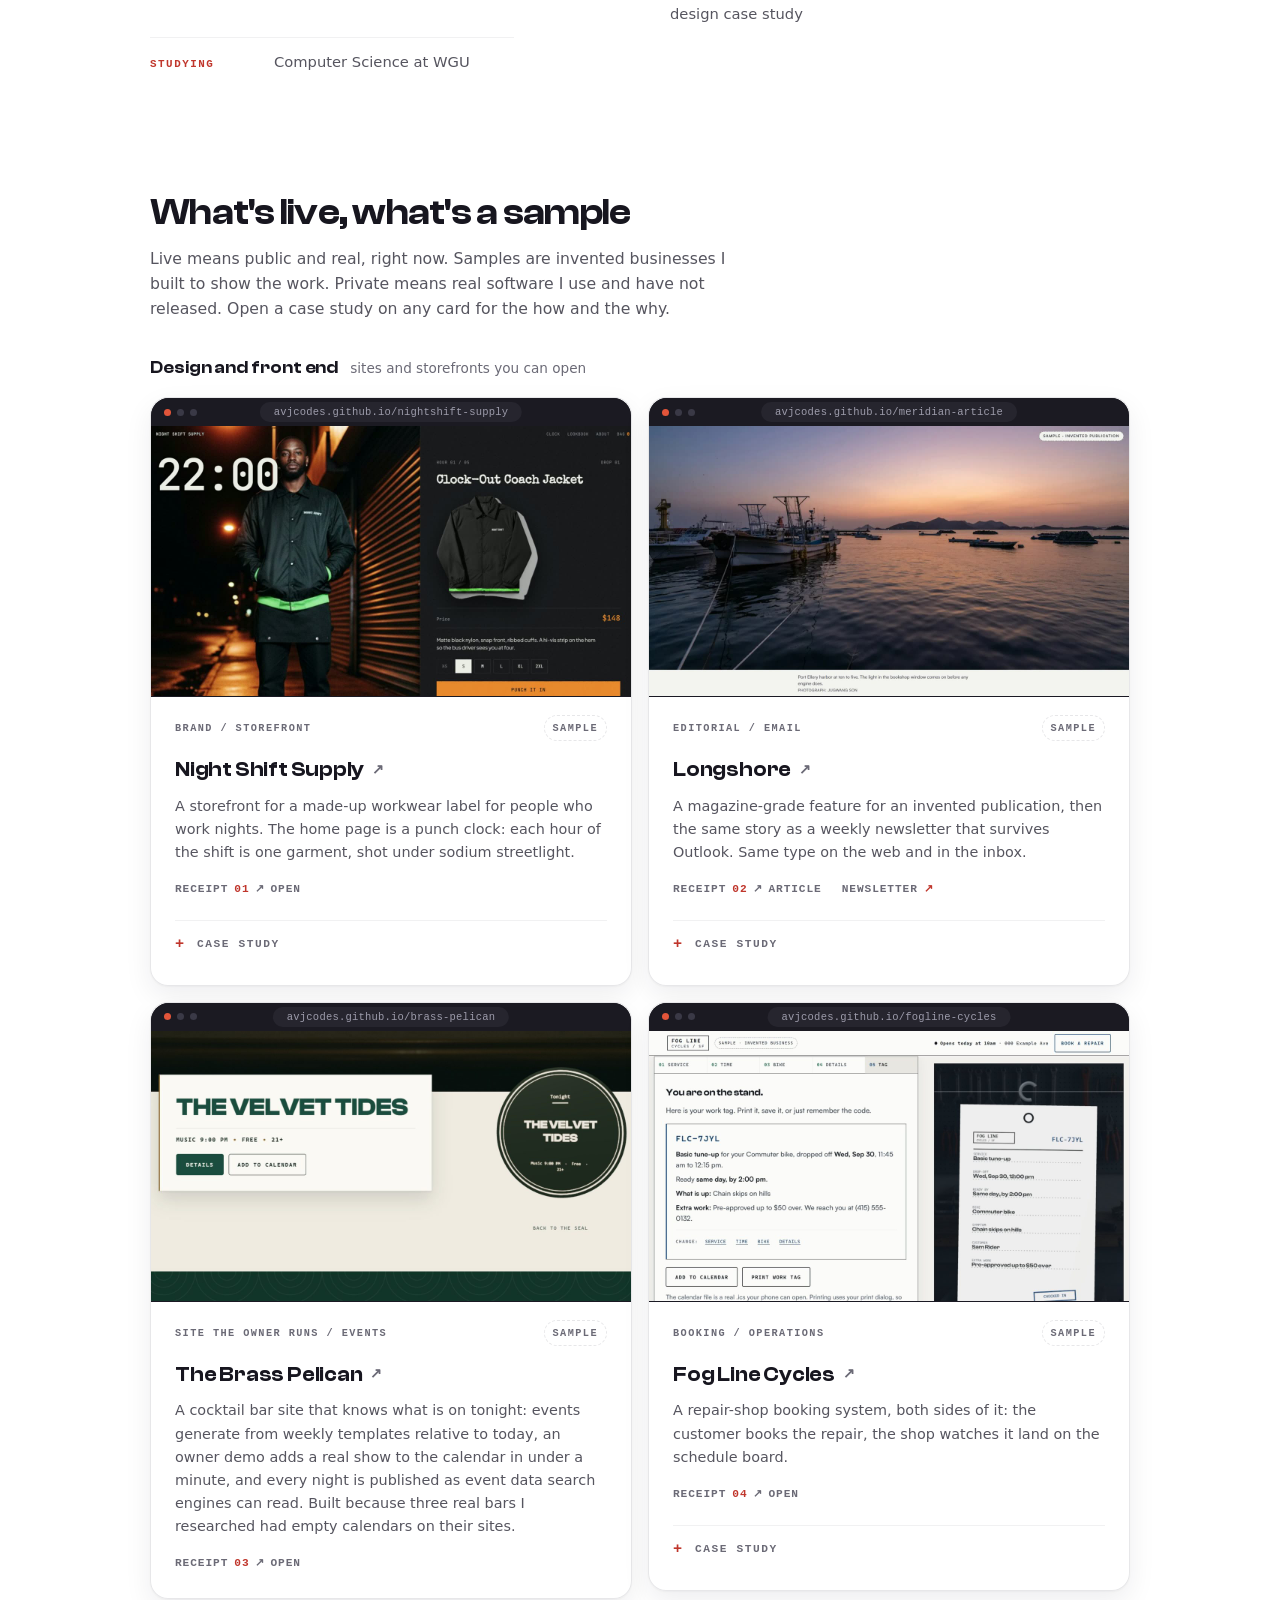
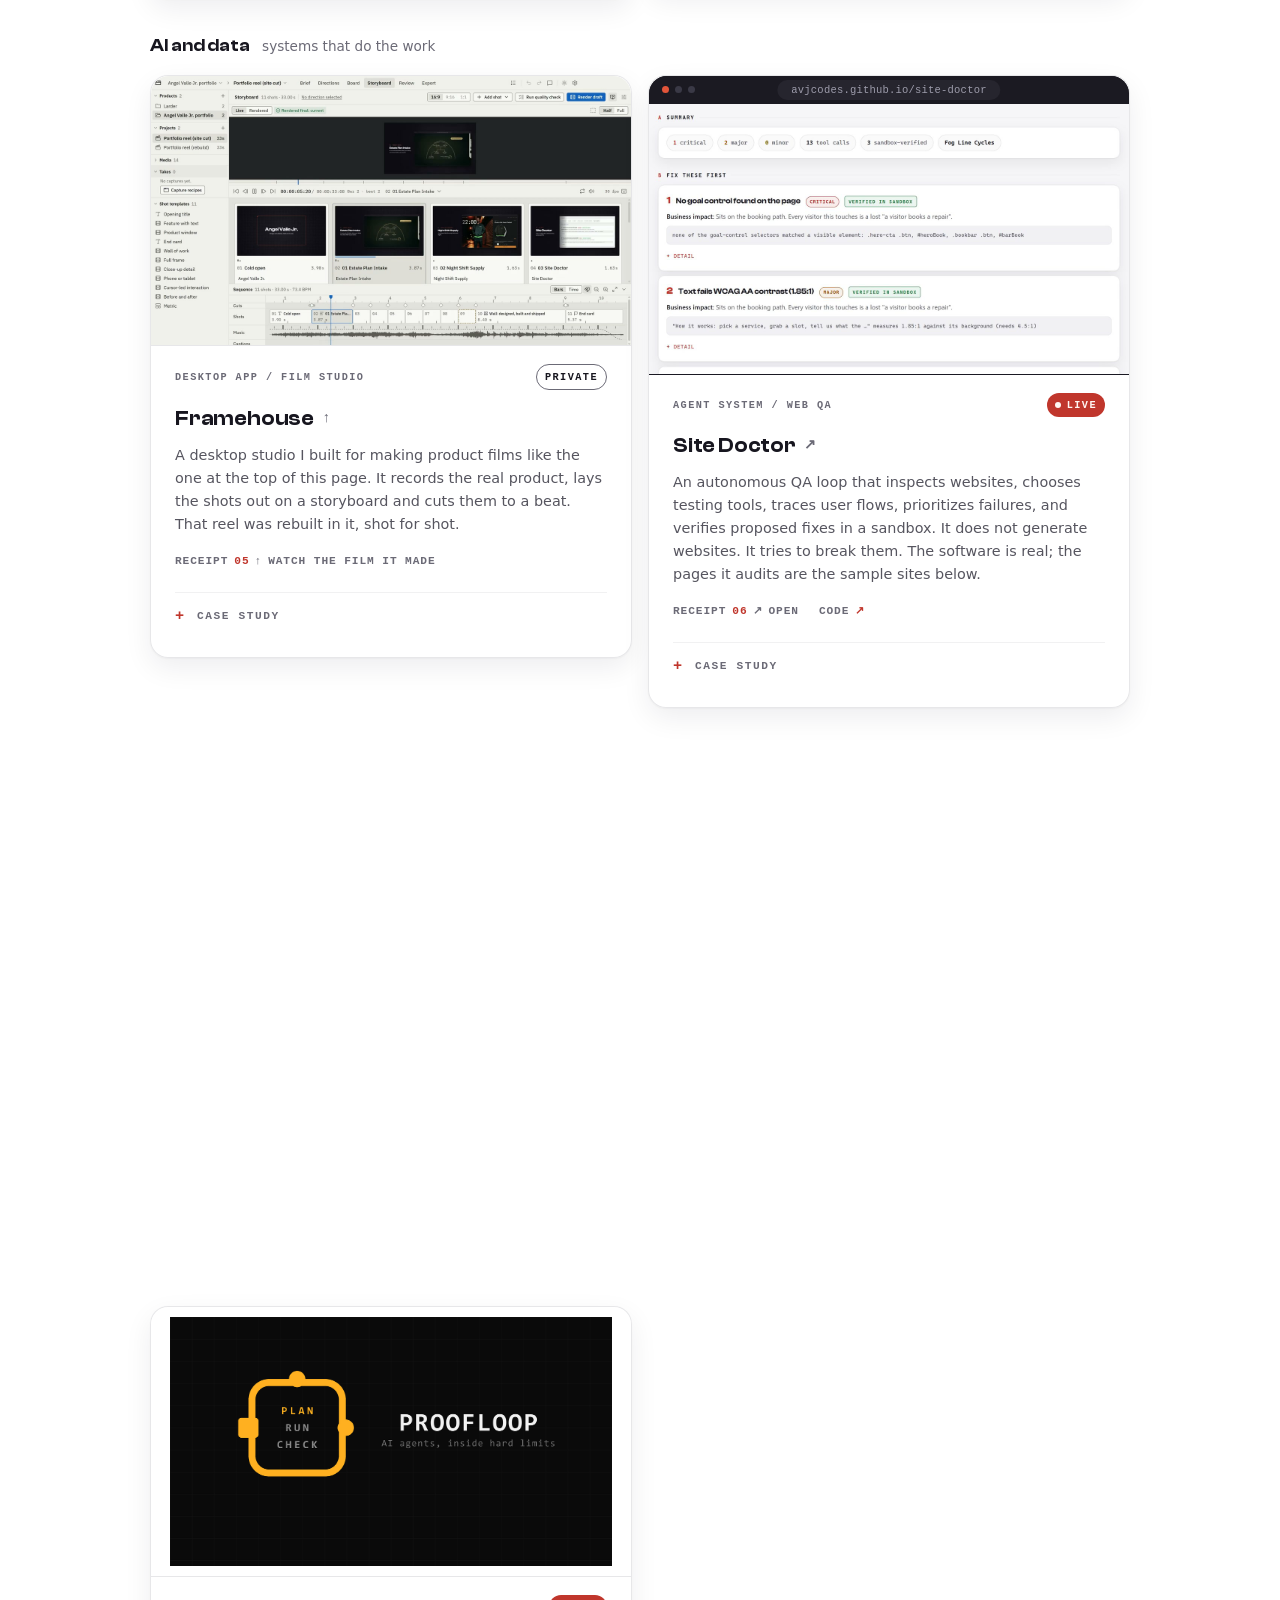
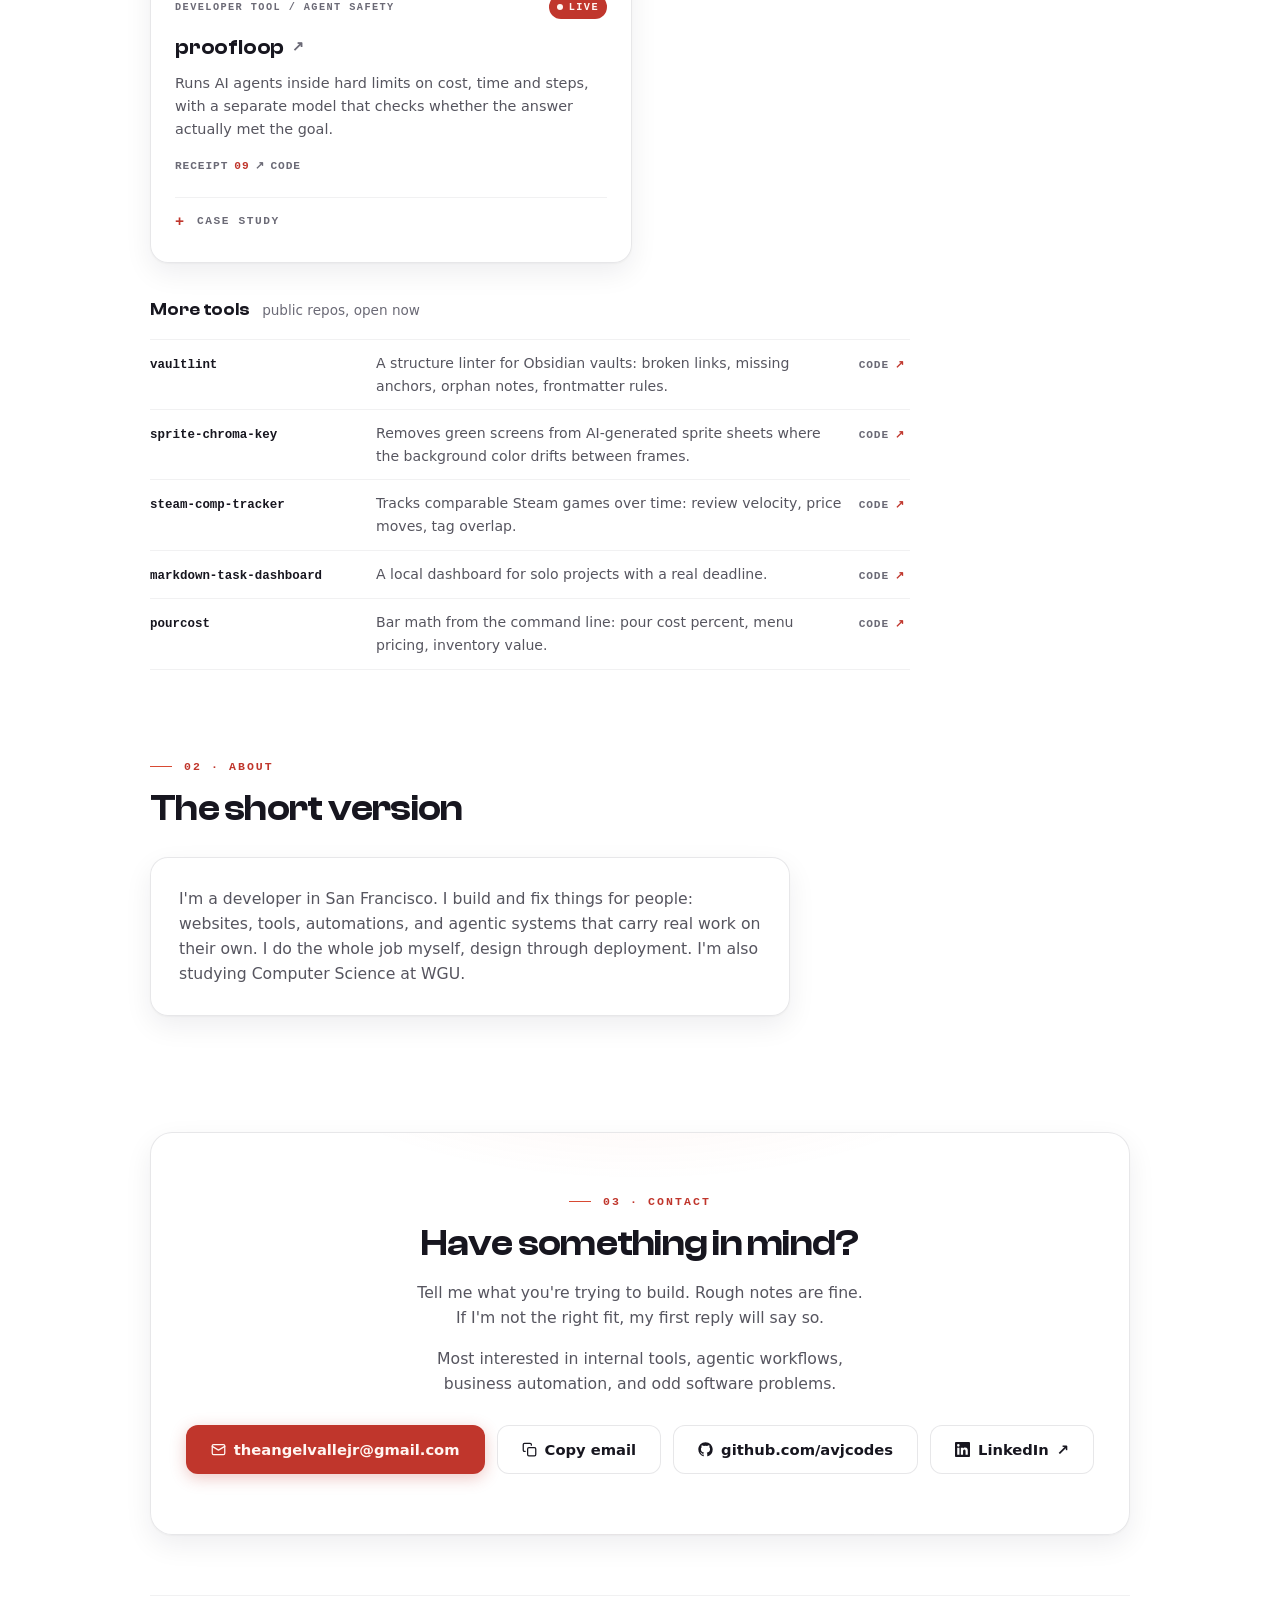
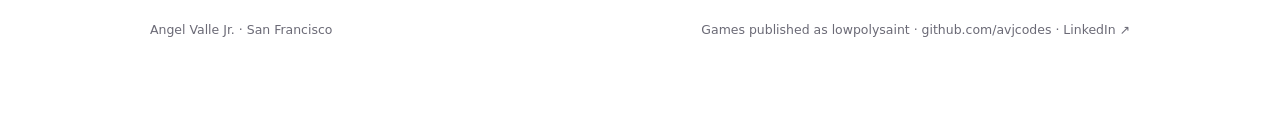
==== commit 45bb0fdf: "Reel plays with its music" ====
--- a/index.html
+++ b/index.html
@@ -1154,10 +1154,10 @@
     </div>
     <figure class="reel" id="reel">
       <div class="reel-box">
-        <video id="reelVideo" muted preload="none" playsinline poster="assets/reel/reel-poster.jpg" width="1280" height="720" aria-label="A silent 33-second film of eight real builds running, from the estate intake to The Brass Pelican"><source src="assets/reel/reel.mp4" type="video/mp4"></video>
+        <video id="reelVideo" preload="none" playsinline poster="assets/reel/reel-poster.jpg" width="1280" height="720" aria-label="A 33-second film, with music, of eight real builds running, from the estate intake to The Brass Pelican"><source src="assets/reel/reel.mp4" type="video/mp4"></video>
         <button class="reel-play" type="button" id="reelPlay" aria-label="Play the 33-second film"><svg width="22" height="22" viewBox="0 0 12 12" aria-hidden="true"><path d="M3.2 1.6v8.8L10.4 6z" fill="currentColor"/></svg></button>
       </div>
-      <figcaption class="reel-cap"><span>Eight real builds, running</span><span class="reel-dur">0:33</span></figcaption>
+      <figcaption class="reel-cap"><span>Eight real builds, with sound</span><span class="reel-dur">0:33</span></figcaption>
     </figure>
   </header>
   <script>
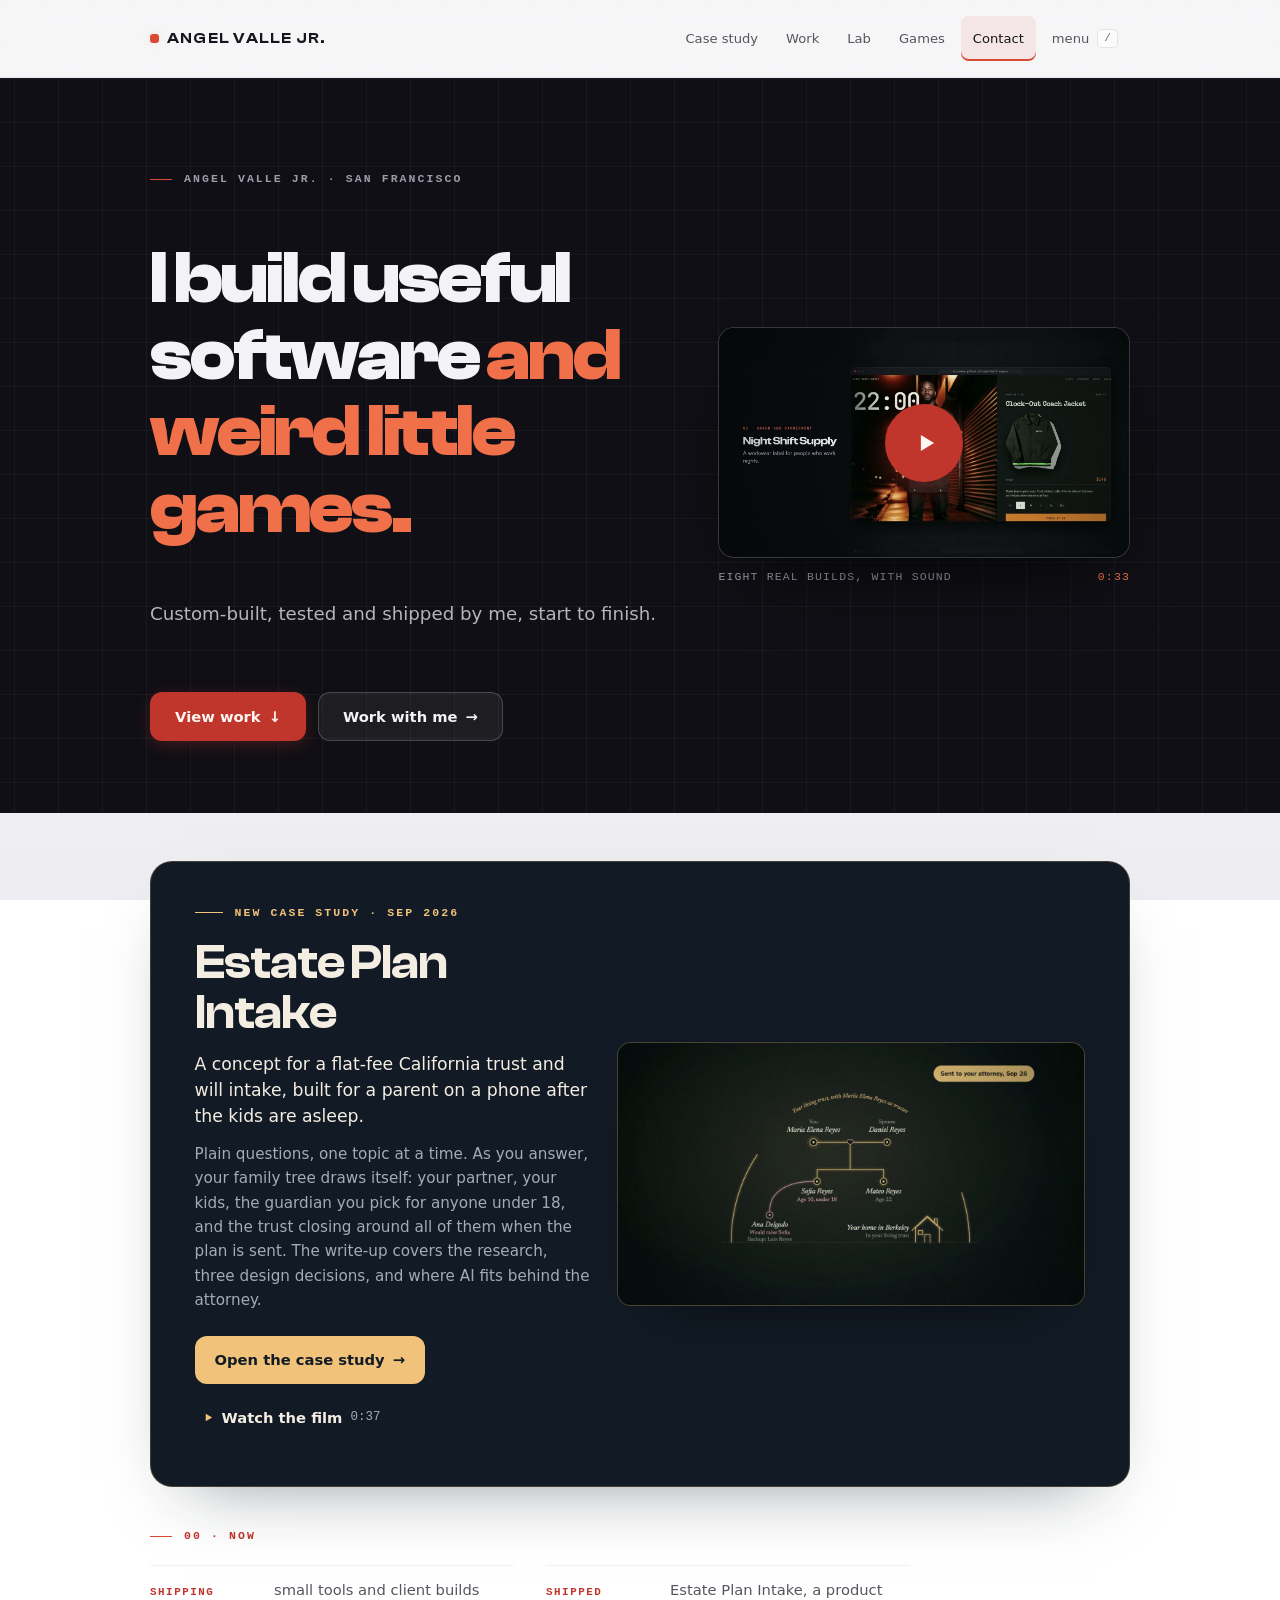
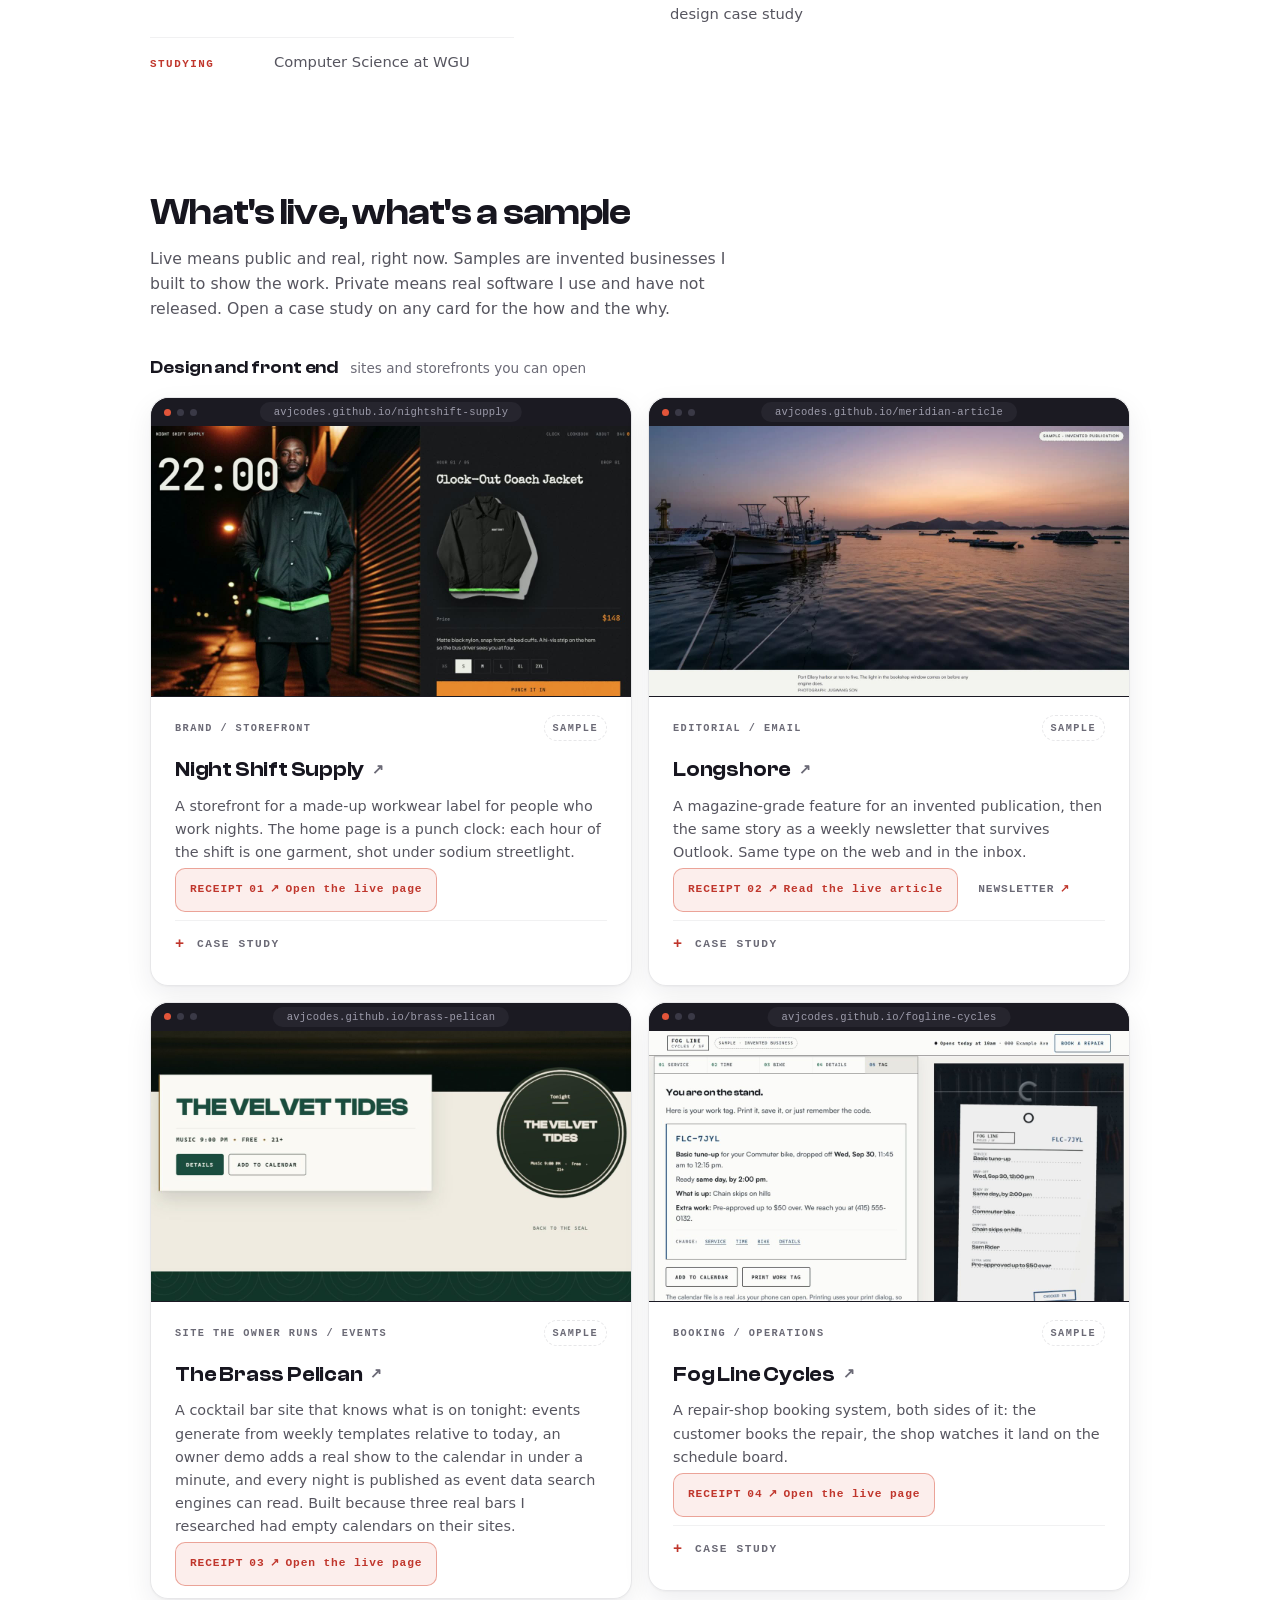
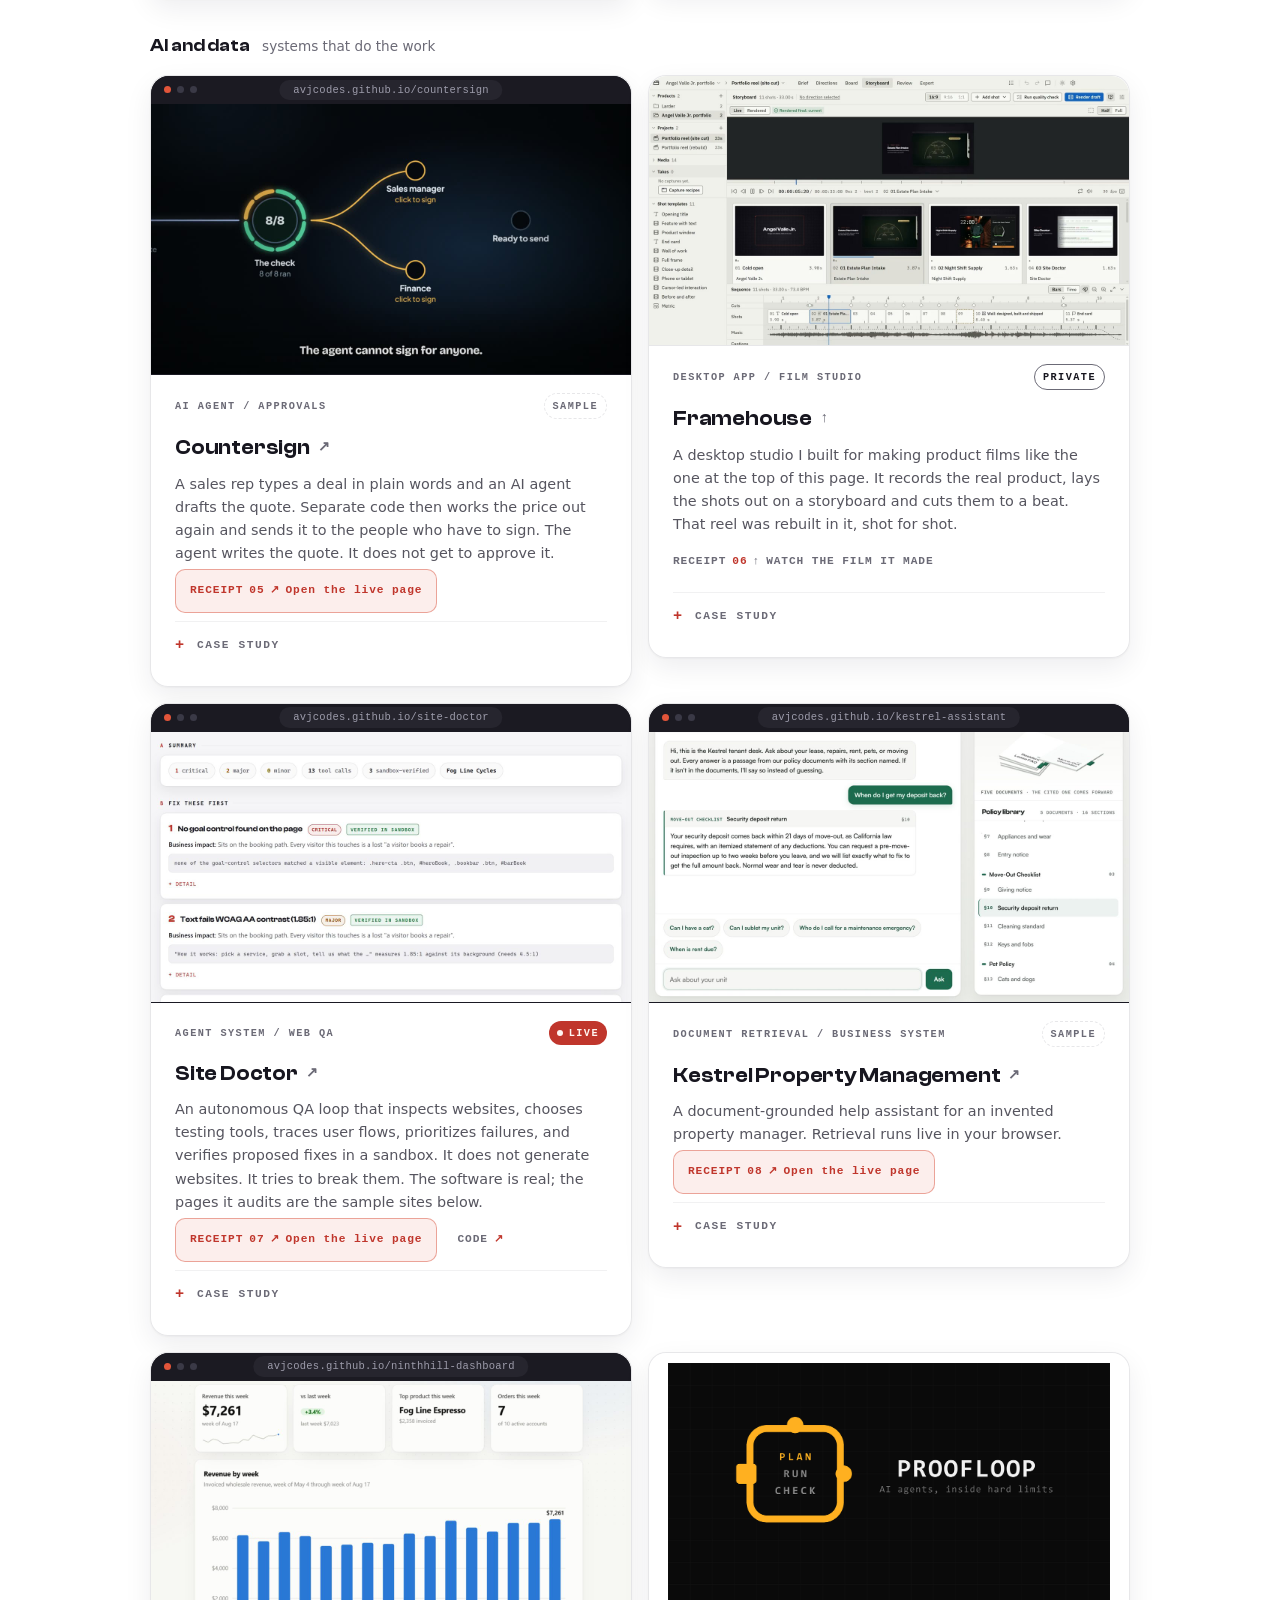
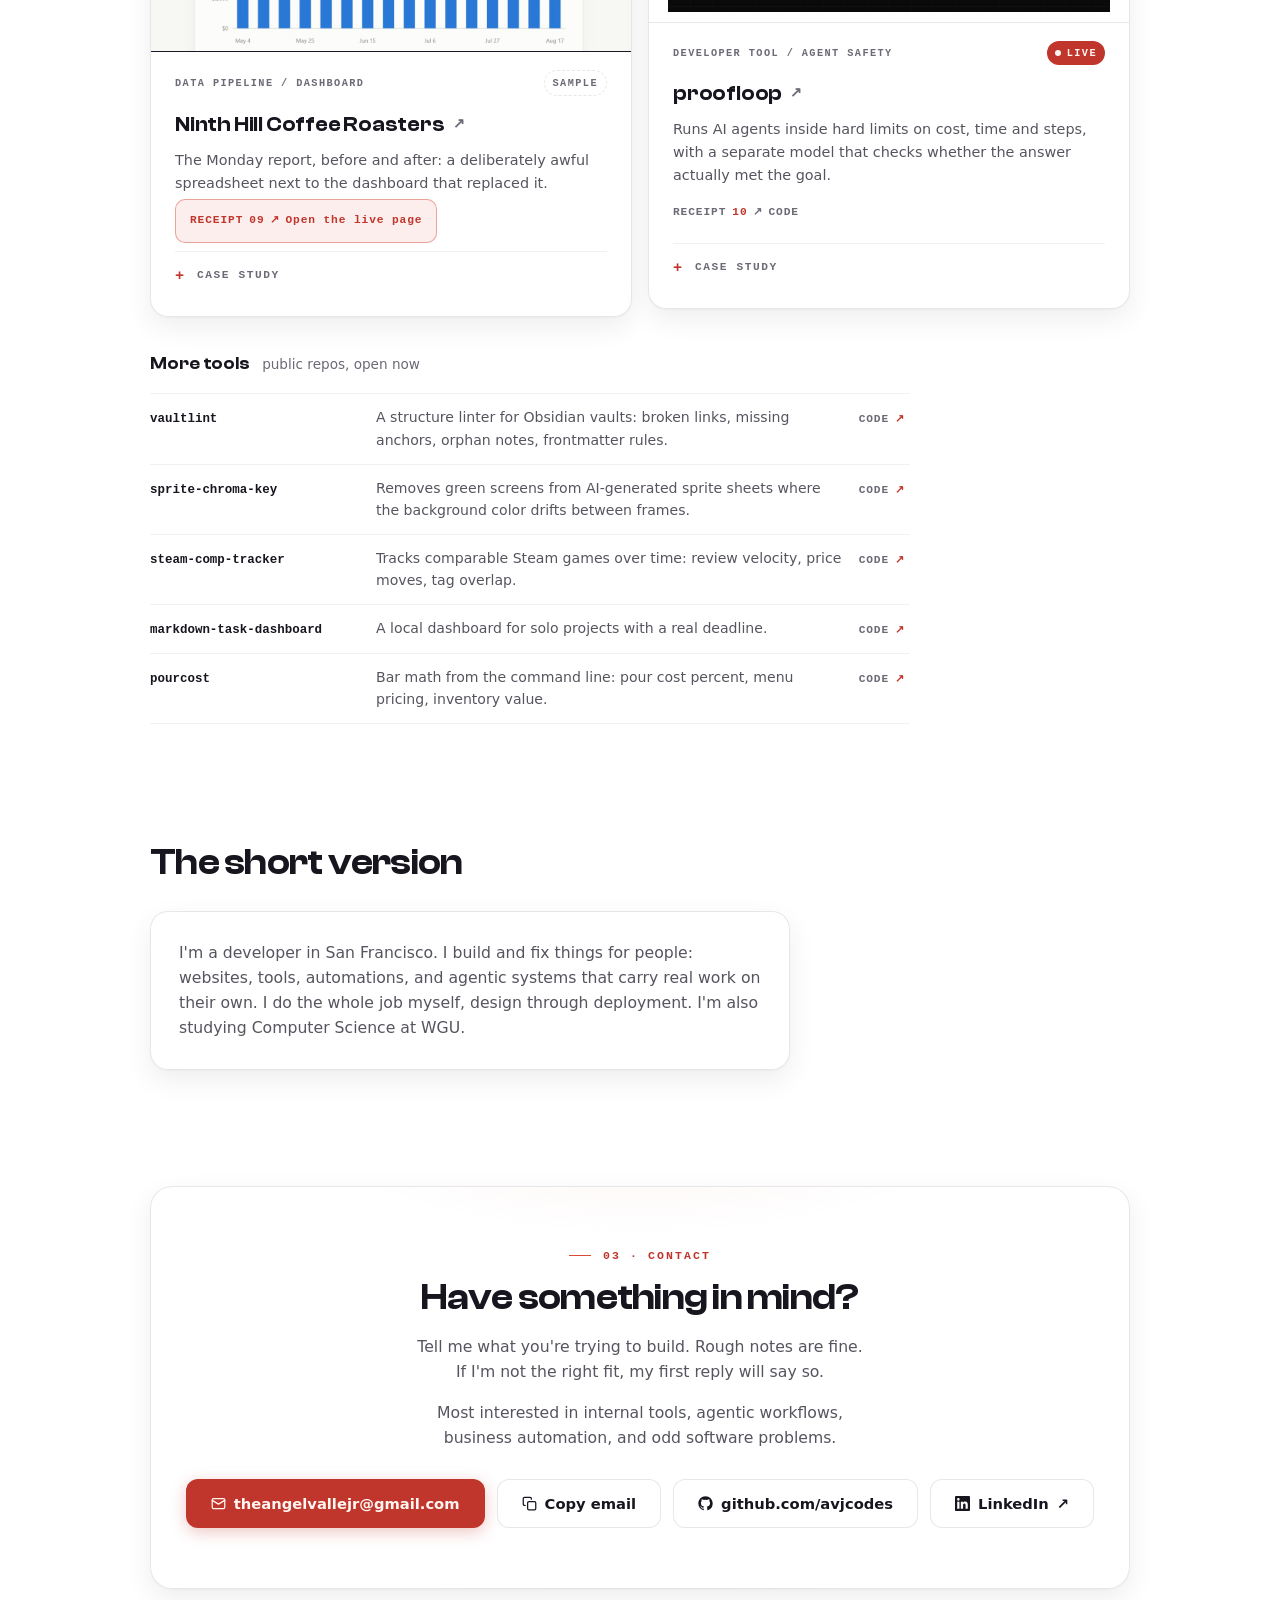
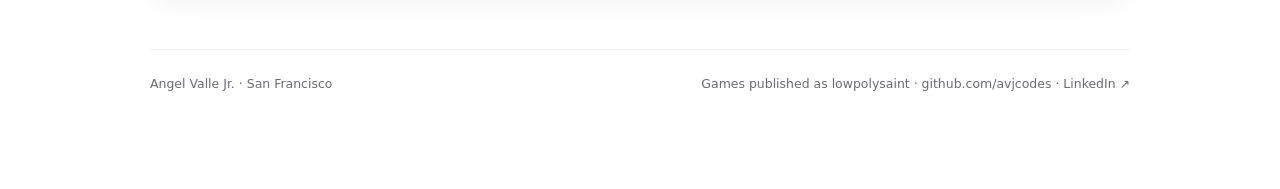
==== commit f7e7d0fa: "Every project links to its live page; add Countersign; Pocket Adventurer links to Steam" ====
--- a/index.html
+++ b/index.html
@@ -1120,6 +1120,10 @@
   .hero .reel-box { border-color: rgba(255,255,255,.14); box-shadow: 0 30px 80px -30px rgba(0,0,0,.8); }
   .hero .reel-cap { color: #9d9cab; }
   .hero .reel-dur { color: #f0704a; }
+
+  /* A project's live page is always one obvious tap away */
+  .rcpt.rcpt-live { border: 1px solid var(--accent-ring); background: var(--accent-09); color: var(--accent-600); padding: 11px 14px; border-radius: 10px; min-height: 44px; display: inline-flex; align-items: center; }
+  .rcpt.rcpt-live:hover { background: var(--accent-14); }
 </style>
 </head>
 <body>
@@ -1210,7 +1214,7 @@
         <div class="card-top"><span class="ptype">Brand / storefront</span><span class="badge badge-sample">Sample</span></div>
         <h3><a href="https://avjcodes.github.io/nightshift-supply/">Night Shift Supply <span class="arrow" aria-hidden="true">&#8599;</span></a></h3>
         <p class="overview">A storefront for a made-up workwear label for people who work nights. The home page is a punch clock: each hour of the shift is one garment, shot under sodium streetlight.</p>
-        <div class="rcpt-row"><a class="rcpt" href="https://avjcodes.github.io/nightshift-supply/">RECEIPT<span class="rno">01</span><span class="rdir" aria-hidden="true">&#8599;</span>OPEN</a></div>
+        <div class="rcpt-row"><a class="rcpt rcpt-live" href="https://avjcodes.github.io/nightshift-supply/">RECEIPT<span class="rno">01</span><span class="rdir" aria-hidden="true">&#8599;</span>Open the live page</a></div>
         <details class="case-details">
           <summary>Case study</summary>
           <div class="case-body">
@@ -1226,7 +1230,7 @@
         <div class="card-top"><span class="ptype">Editorial / email</span><span class="badge badge-sample">Sample</span></div>
         <h3><a href="meridian-article.html">Longshore <span class="arrow" aria-hidden="true">&#8599;</span></a></h3>
         <p class="overview">A magazine-grade feature for an invented publication, then the same story as a weekly newsletter that survives Outlook. Same type on the web and in the inbox.</p>
-        <div class="rcpt-row"><a class="rcpt" href="meridian-article.html">RECEIPT<span class="rno">02</span><span class="rdir" aria-hidden="true">&#8599;</span>ARTICLE</a><a class="rcpt" href="meridian-newsletter.html">NEWSLETTER<span class="rno" aria-hidden="true">&#8599;</span></a></div>
+        <div class="rcpt-row"><a class="rcpt rcpt-live" href="meridian-article.html">RECEIPT<span class="rno">02</span><span class="rdir" aria-hidden="true">&#8599;</span>Read the live article</a><a class="rcpt" href="meridian-newsletter.html">NEWSLETTER<span class="rno" aria-hidden="true">&#8599;</span></a></div>
         <details class="case-details">
           <summary>Case study</summary>
           <div class="case-body">
@@ -1241,7 +1245,7 @@
         <div class="card-top"><span class="ptype">Site the owner runs / events</span><span class="badge badge-sample">Sample</span></div>
         <h3><a href="brass-pelican.html">The Brass Pelican <span class="arrow" aria-hidden="true">&#8599;</span></a></h3>
         <p class="overview">A cocktail bar site that knows what is on tonight: events generate from weekly templates relative to today, an owner demo adds a real show to the calendar in under a minute, and every night is published as event data search engines can read. Built because three real bars I researched had empty calendars on their sites.</p>
-        <div class="rcpt-row"><a class="rcpt" href="brass-pelican.html">RECEIPT<span class="rno">03</span><span class="rdir" aria-hidden="true">&#8599;</span>OPEN</a></div>
+        <div class="rcpt-row"><a class="rcpt rcpt-live" href="brass-pelican.html">RECEIPT<span class="rno">03</span><span class="rdir" aria-hidden="true">&#8599;</span>Open the live page</a></div>
       </article>
 
       <article data-vt="fogline" class="card reveal" style="--d:2" id="fogline">
@@ -1249,7 +1253,7 @@
         <div class="card-top"><span class="ptype">Booking / operations</span><span class="badge badge-sample">Sample</span></div>
         <h3><a href="fogline-cycles.html">Fog Line Cycles <span class="arrow" aria-hidden="true">&#8599;</span></a></h3>
         <p class="overview">A repair-shop booking system, both sides of it: the customer books the repair, the shop watches it land on the schedule board.</p>
-        <div class="rcpt-row"><a class="rcpt" href="fogline-cycles.html">RECEIPT<span class="rno">04</span><span class="rdir" aria-hidden="true">&#8599;</span>OPEN</a></div>
+        <div class="rcpt-row"><a class="rcpt rcpt-live" href="fogline-cycles.html">RECEIPT<span class="rno">04</span><span class="rdir" aria-hidden="true">&#8599;</span>Open the live page</a></div>
         <details class="case-details">
           <summary>Case study</summary>
           <div class="case-body">
@@ -1271,12 +1275,28 @@
       <span class="tier-sub">systems that do the work</span>
     </div>
     <div class="work-grid">
-      <article class="card reveal" style="--d:0" id="framehouse">
+      <article class="card reveal" style="--d:0" id="countersign">
+        <a class="card-thumb win" href="countersign/" tabindex="-1" aria-hidden="true"><span class="chrome"><i></i><i></i><i></i><b>avjcodes.github.io/countersign</b></span><video data-loop muted loop playsinline preload="none" poster="assets/loops/countersign-poster.jpg" width="1280" height="720" aria-label="Countersign: a separate check passes a drafted quote, then routes it to a sales manager and finance to sign"><source src="assets/loops/countersign-loop.mp4" type="video/mp4"></video></a>
+        <div class="card-top"><span class="ptype">AI agent / approvals</span><span class="badge badge-sample">Sample</span></div>
+        <h3><a href="countersign/">Countersign <span class="arrow" aria-hidden="true">&#8599;</span></a></h3>
+        <p class="overview">A sales rep types a deal in plain words and an AI agent drafts the quote. Separate code then works the price out again and sends it to the people who have to sign. The agent writes the quote. It does not get to approve it.</p>
+        <div class="rcpt-row"><a class="rcpt rcpt-live" href="countersign/">RECEIPT<span class="rno">05</span><span class="rdir" aria-hidden="true">&#8599;</span>Open the live page</a></div>
+        <details class="case-details">
+          <summary>Case study</summary>
+          <div class="case-body">
+            <p class="blk"><span class="blk-label">The problem</span>An agent can write a quote in seconds. Somebody still has to check the math and decide who is allowed to approve it.</p>
+            <p class="blk"><span class="blk-label">The build</span>You type the deal. The agent drafts the quote. A check that shares no code with the agent recalculates every line, and anything outside the rules is held for the right person. Every step lands on a trail you can read.</p>
+            <p class="blk"><span class="blk-label">An honest note</span>A working concept. The company and the prices are made up, and the page says so.</p>
+          </div>
+        </details>
+      </article>
+
+      <article class="card reveal" style="--d:1" id="framehouse">
         <a class="card-thumb" href="#top" tabindex="-1" aria-hidden="true"><video data-loop muted loop playsinline preload="none" poster="assets/loops/framehouse-poster.jpg" width="1280" height="720" aria-label="Framehouse: the storyboard of the portfolio reel, with shot cards and a beat-marked timeline, then the film playing in review"><source src="assets/loops/framehouse-loop.mp4" type="video/mp4"></video></a>
         <div class="card-top"><span class="ptype">Desktop app / film studio</span><span class="badge badge-private">Private</span></div>
         <h3><a href="#top">Framehouse <span class="arrow" aria-hidden="true">&#8593;</span></a></h3>
         <p class="overview">A desktop studio I built for making product films like the one at the top of this page. It records the real product, lays the shots out on a storyboard and cuts them to a beat. That reel was rebuilt in it, shot for shot.</p>
-        <div class="rcpt-row"><a class="rcpt" href="#top">RECEIPT<span class="rno">05</span><span class="rdir" aria-hidden="true">&#8593;</span>WATCH THE FILM IT MADE</a></div>
+        <div class="rcpt-row"><a class="rcpt" href="#top">RECEIPT<span class="rno">06</span><span class="rdir" aria-hidden="true">&#8593;</span>WATCH THE FILM IT MADE</a></div>
         <details class="case-details">
           <summary>Case study</summary>
           <div class="case-body">
@@ -1295,7 +1315,7 @@
         <div class="card-top"><span class="ptype">Agent system / web QA</span><span class="badge badge-live">Live</span></div>
         <h3><a href="site-doctor.html">Site Doctor <span class="arrow" aria-hidden="true">&#8599;</span></a></h3>
         <p class="overview">An autonomous QA loop that inspects websites, chooses testing tools, traces user flows, prioritizes failures, and verifies proposed fixes in a sandbox. It does not generate websites. It tries to break them. The software is real; the pages it audits are the sample sites below.</p>
-        <div class="rcpt-row"><a class="rcpt" href="site-doctor.html">RECEIPT<span class="rno">06</span><span class="rdir" aria-hidden="true">&#8599;</span>OPEN</a><a class="rcpt" href="https://github.com/avjcodes/avjcodes.github.io/blob/main/site-doctor.html" target="_blank" rel="noopener">CODE<span class="rno" aria-hidden="true">&#8599;</span></a></div>
+        <div class="rcpt-row"><a class="rcpt rcpt-live" href="site-doctor.html">RECEIPT<span class="rno">07</span><span class="rdir" aria-hidden="true">&#8599;</span>Open the live page</a><a class="rcpt" href="https://github.com/avjcodes/avjcodes.github.io/blob/main/site-doctor.html" target="_blank" rel="noopener">CODE<span class="rno" aria-hidden="true">&#8599;</span></a></div>
         <details class="case-details">
           <summary>Case study</summary>
           <div class="case-body">
@@ -1318,7 +1338,7 @@
         <div class="card-top"><span class="ptype">Document retrieval / business system</span><span class="badge badge-sample">Sample</span></div>
         <h3><a href="kestrel-assistant.html">Kestrel Property Management <span class="arrow" aria-hidden="true">&#8599;</span></a></h3>
         <p class="overview">A document-grounded help assistant for an invented property manager. Retrieval runs live in your browser.</p>
-        <div class="rcpt-row"><a class="rcpt" href="kestrel-assistant.html">RECEIPT<span class="rno">07</span><span class="rdir" aria-hidden="true">&#8599;</span>OPEN</a></div>
+        <div class="rcpt-row"><a class="rcpt rcpt-live" href="kestrel-assistant.html">RECEIPT<span class="rno">08</span><span class="rdir" aria-hidden="true">&#8599;</span>Open the live page</a></div>
         <details class="case-details">
           <summary>Case study</summary>
           <div class="case-body">
@@ -1339,7 +1359,7 @@
         <div class="card-top"><span class="ptype">Data pipeline / dashboard</span><span class="badge badge-sample">Sample</span></div>
         <h3><a href="ninthhill-dashboard.html">Ninth Hill Coffee Roasters <span class="arrow" aria-hidden="true">&#8599;</span></a></h3>
         <p class="overview">The Monday report, before and after: a deliberately awful spreadsheet next to the dashboard that replaced it.</p>
-        <div class="rcpt-row"><a class="rcpt" href="ninthhill-dashboard.html">RECEIPT<span class="rno">08</span><span class="rdir" aria-hidden="true">&#8599;</span>OPEN</a></div>
+        <div class="rcpt-row"><a class="rcpt rcpt-live" href="ninthhill-dashboard.html">RECEIPT<span class="rno">09</span><span class="rdir" aria-hidden="true">&#8599;</span>Open the live page</a></div>
         <details class="case-details">
           <summary>Case study</summary>
           <div class="case-body">
@@ -1360,7 +1380,7 @@
         <div class="card-top"><span class="ptype">Developer tool / agent safety</span><span class="badge badge-live">Live</span></div>
         <h3><a href="https://github.com/avjcodes/proofloop" target="_blank" rel="noopener">proofloop <span class="arrow" aria-hidden="true">&#8599;</span></a></h3>
         <p class="overview">Runs AI agents inside hard limits on cost, time and steps, with a separate model that checks whether the answer actually met the goal.</p>
-        <div class="rcpt-row"><a class="rcpt" href="https://github.com/avjcodes/proofloop" target="_blank" rel="noopener">RECEIPT<span class="rno">09</span><span class="rdir" aria-hidden="true">&#8599;</span>CODE</a></div>
+        <div class="rcpt-row"><a class="rcpt" href="https://github.com/avjcodes/proofloop" target="_blank" rel="noopener">RECEIPT<span class="rno">10</span><span class="rdir" aria-hidden="true">&#8599;</span>CODE</a></div>
         <details class="case-details">
           <summary>Case study</summary>
           <div class="case-body">
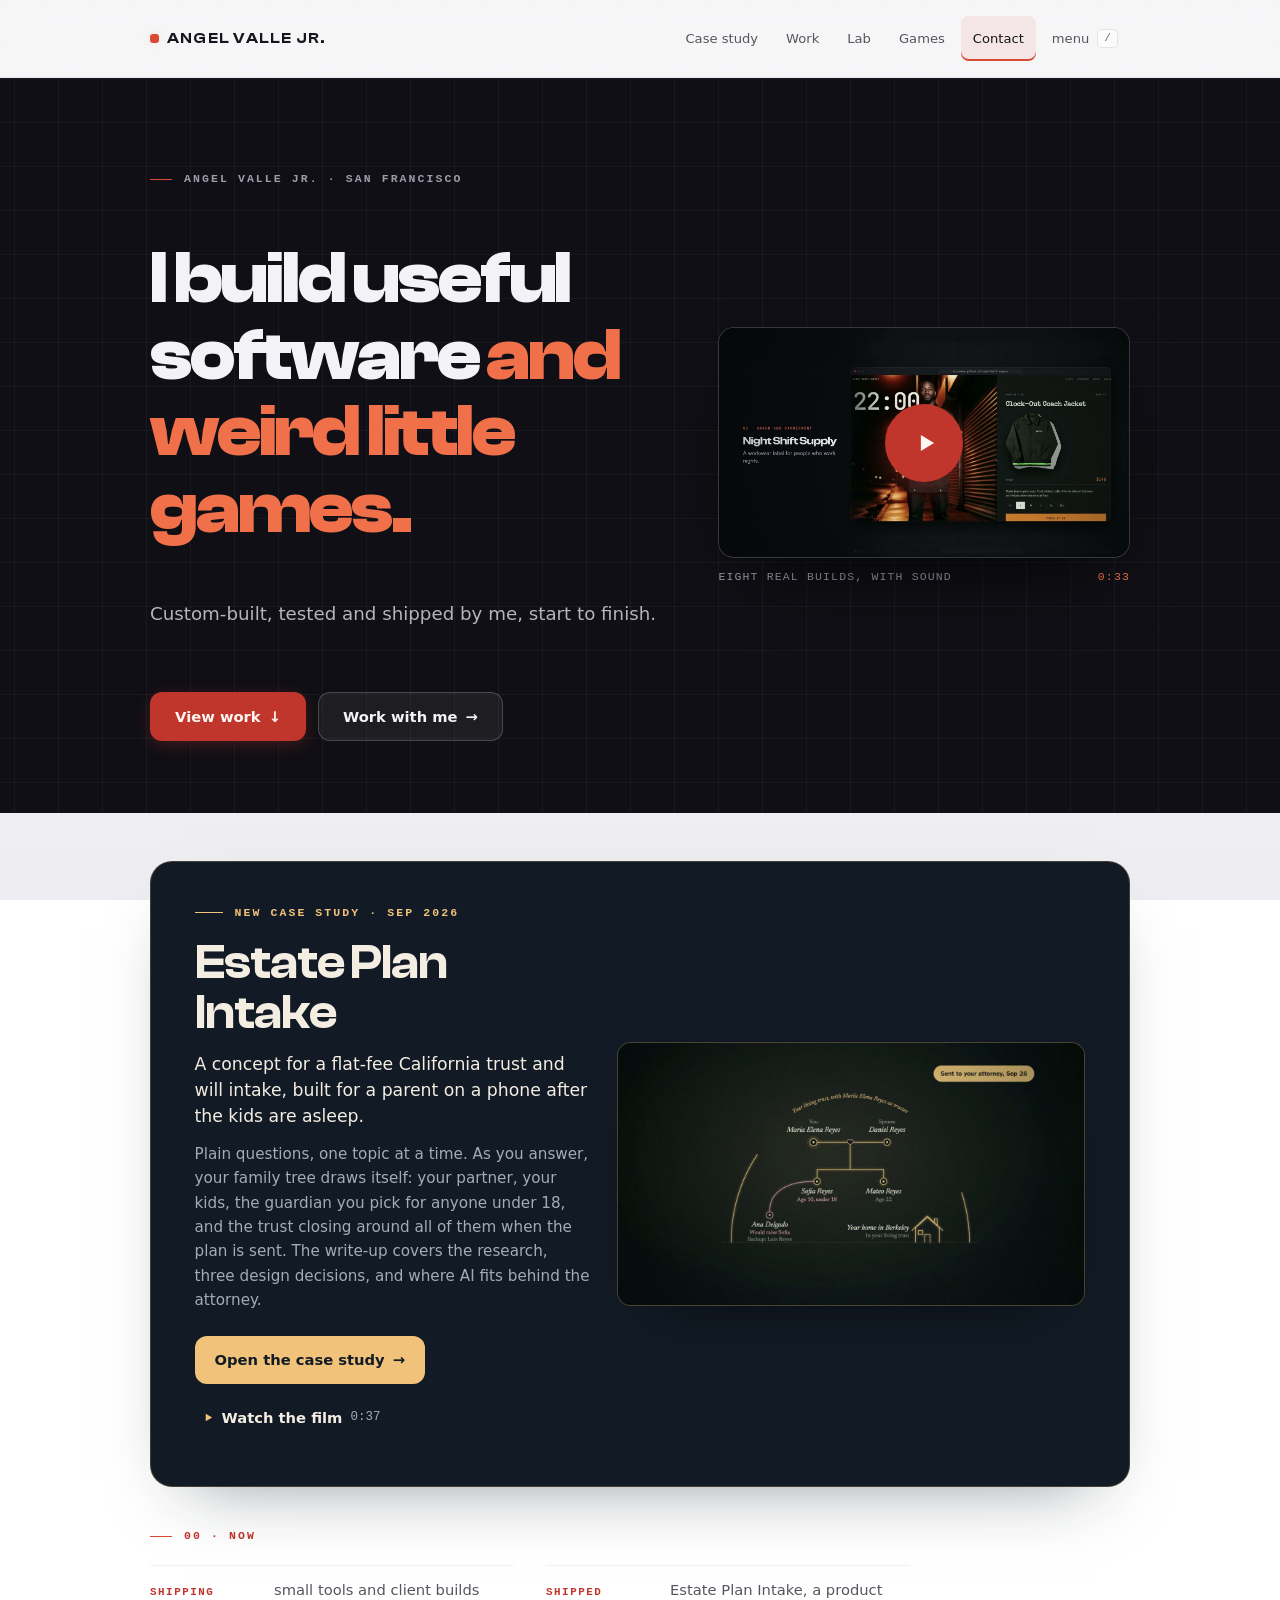
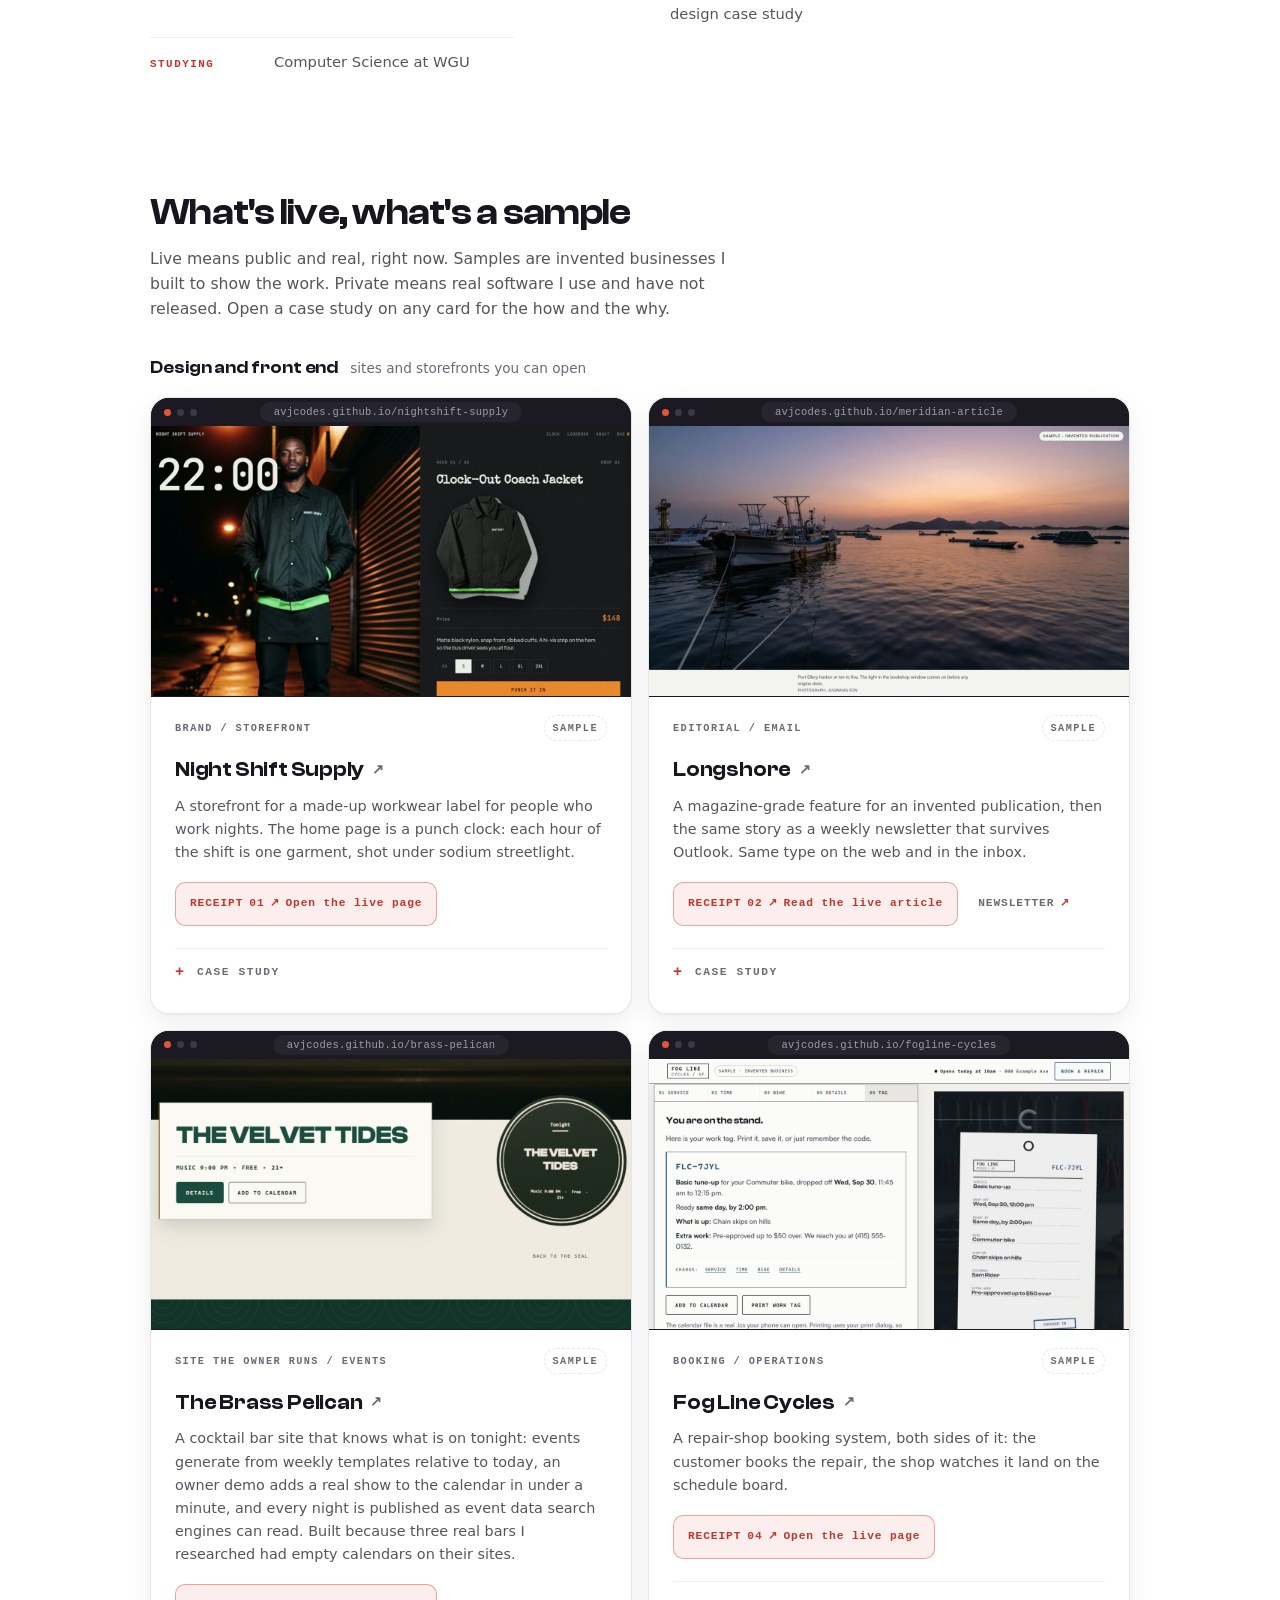
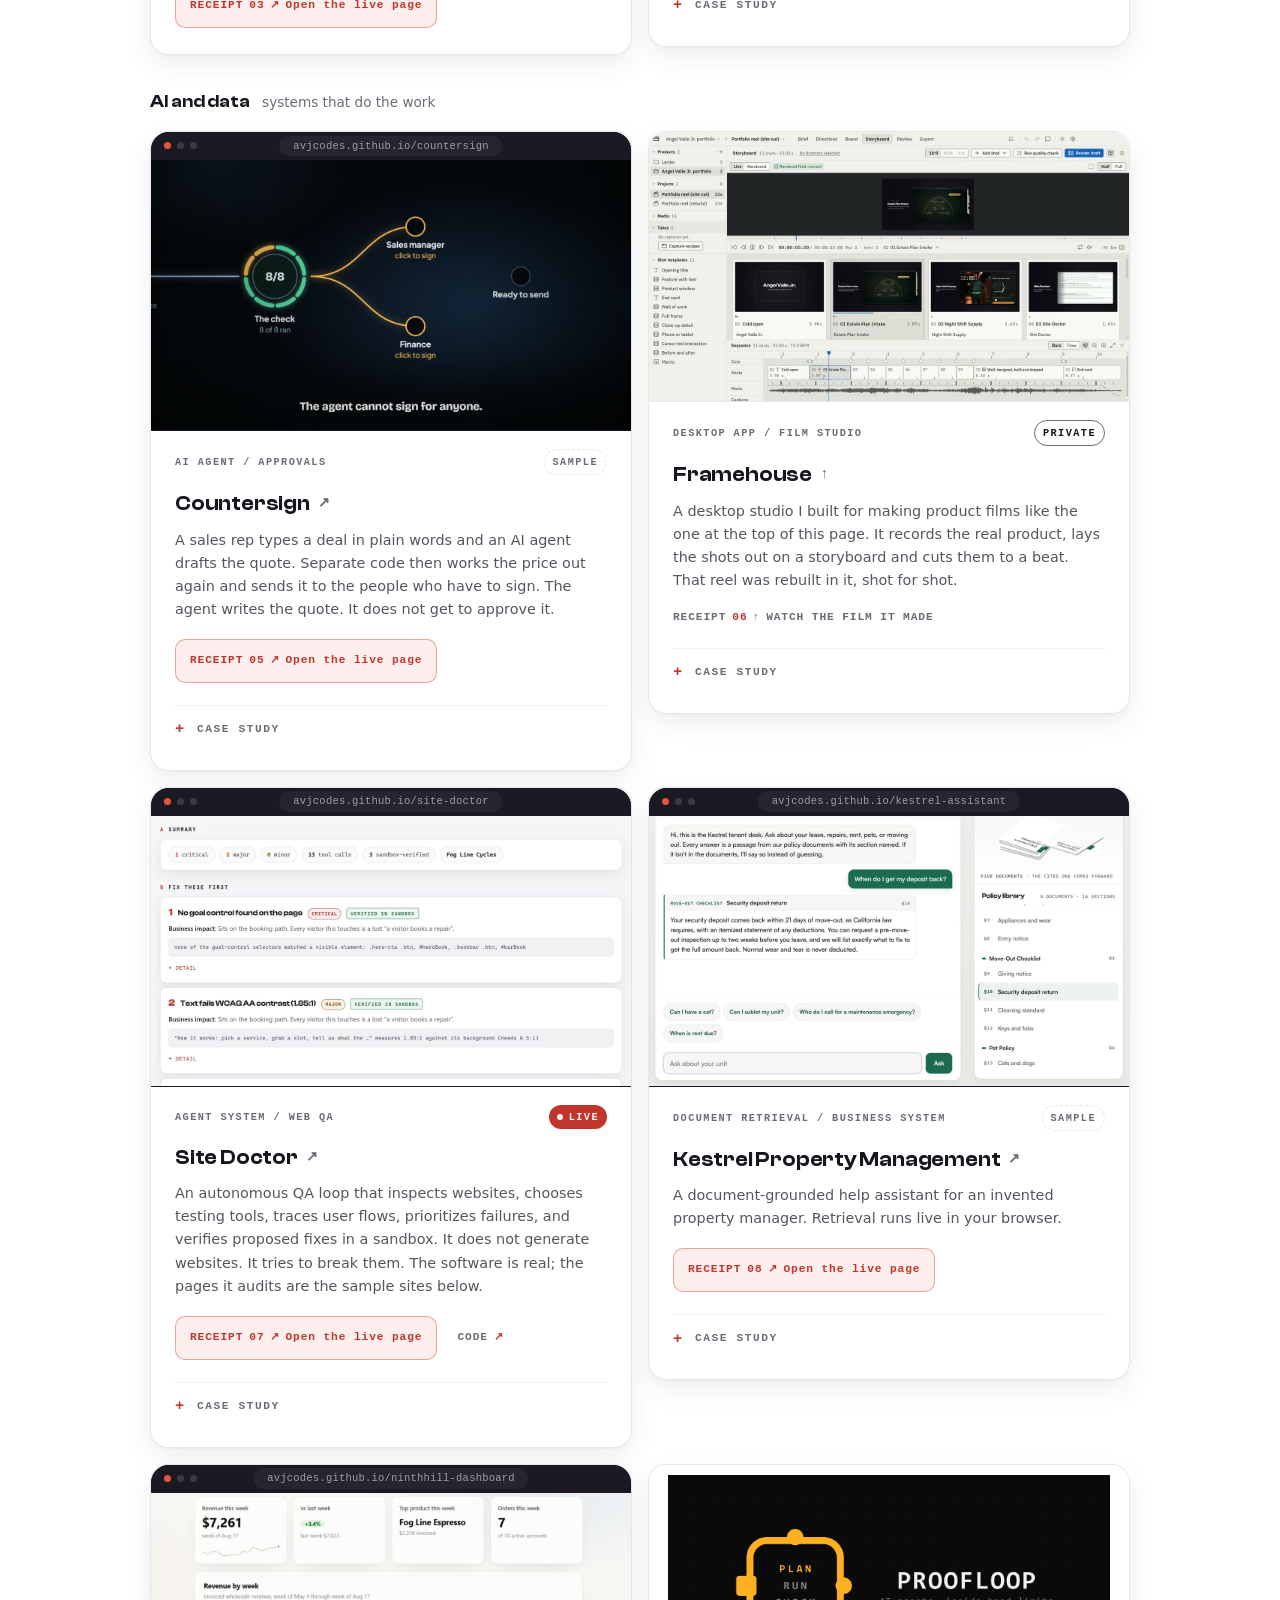
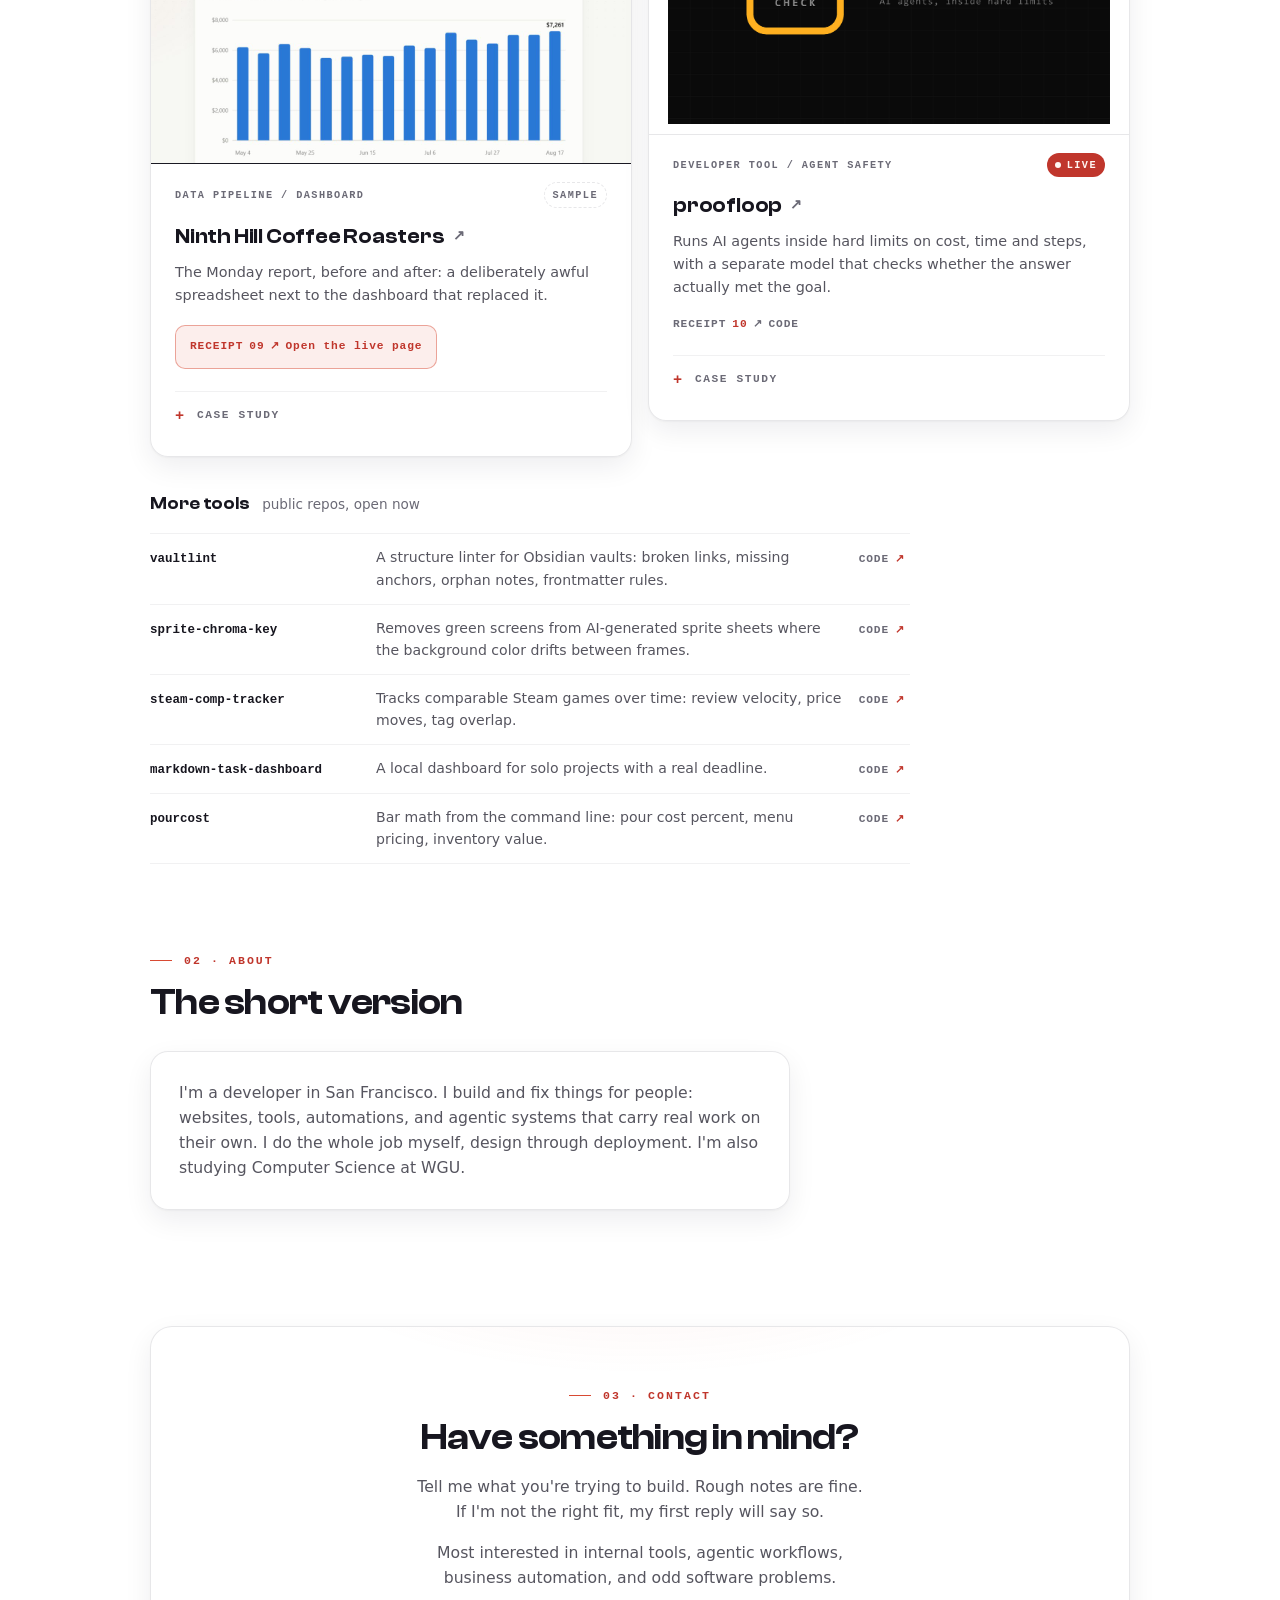
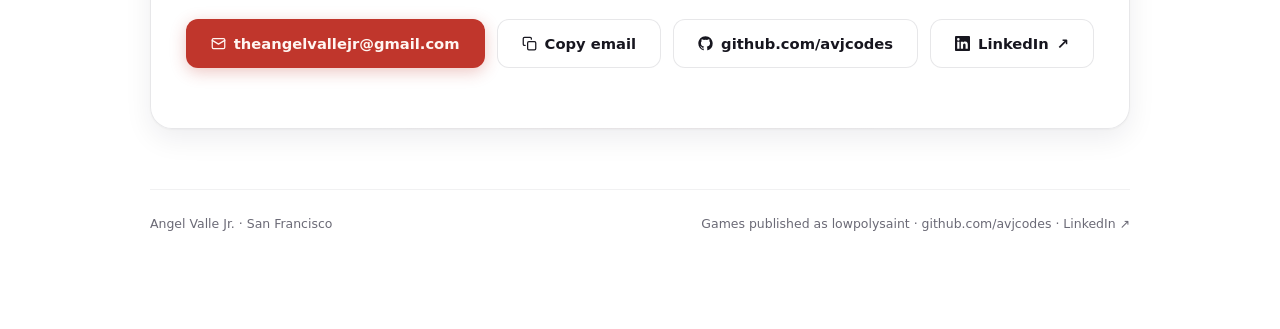
==== commit 30bb0583: "Space the live-page buttons" ====
--- a/index.html
+++ b/index.html
@@ -1122,7 +1122,7 @@
   .hero .reel-dur { color: #f0704a; }
 
   /* A project's live page is always one obvious tap away */
-  .rcpt.rcpt-live { border: 1px solid var(--accent-ring); background: var(--accent-09); color: var(--accent-600); padding: 11px 14px; border-radius: 10px; min-height: 44px; display: inline-flex; align-items: center; }
+  .rcpt.rcpt-live { border: 1px solid var(--accent-ring); background: var(--accent-09); color: var(--accent-600); padding: 11px 14px; border-radius: 10px; min-height: 44px; display: inline-flex; align-items: center; margin: 14px 0 6px; }
   .rcpt.rcpt-live:hover { background: var(--accent-14); }
 </style>
 </head>
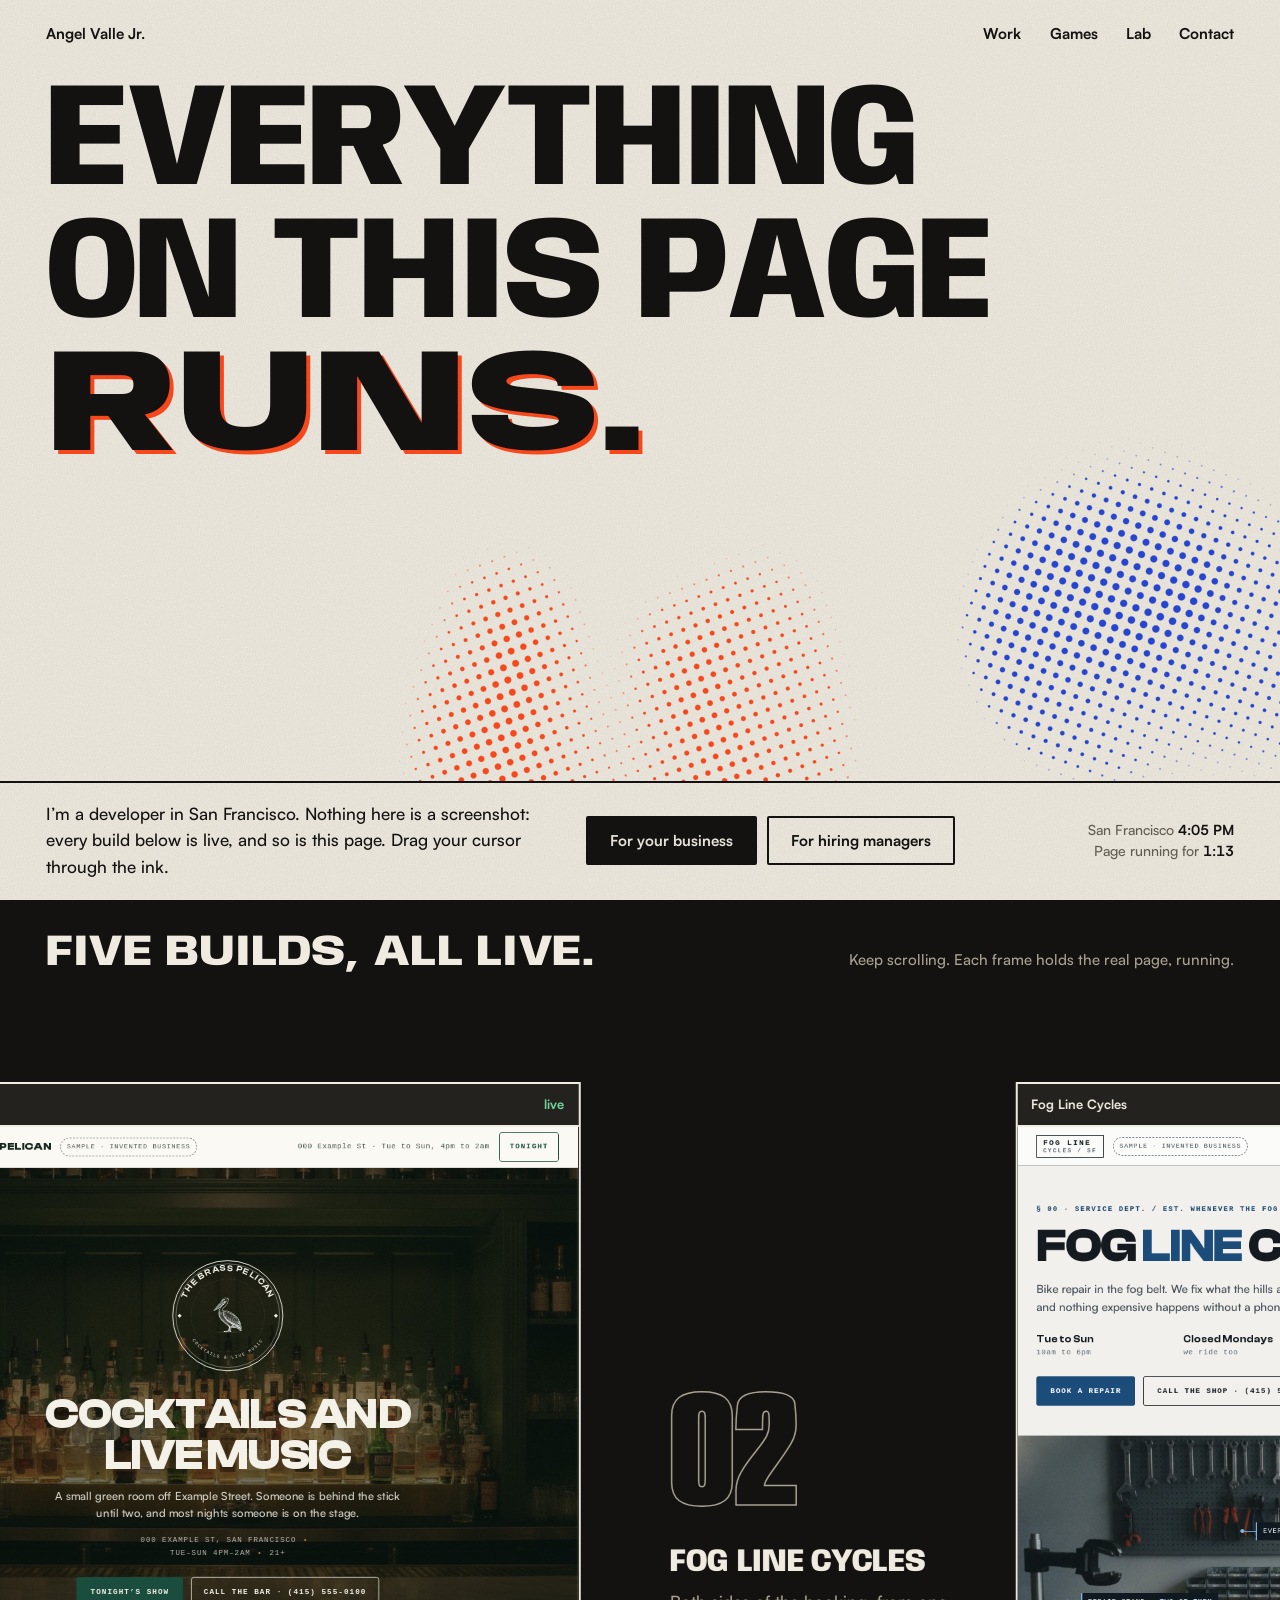
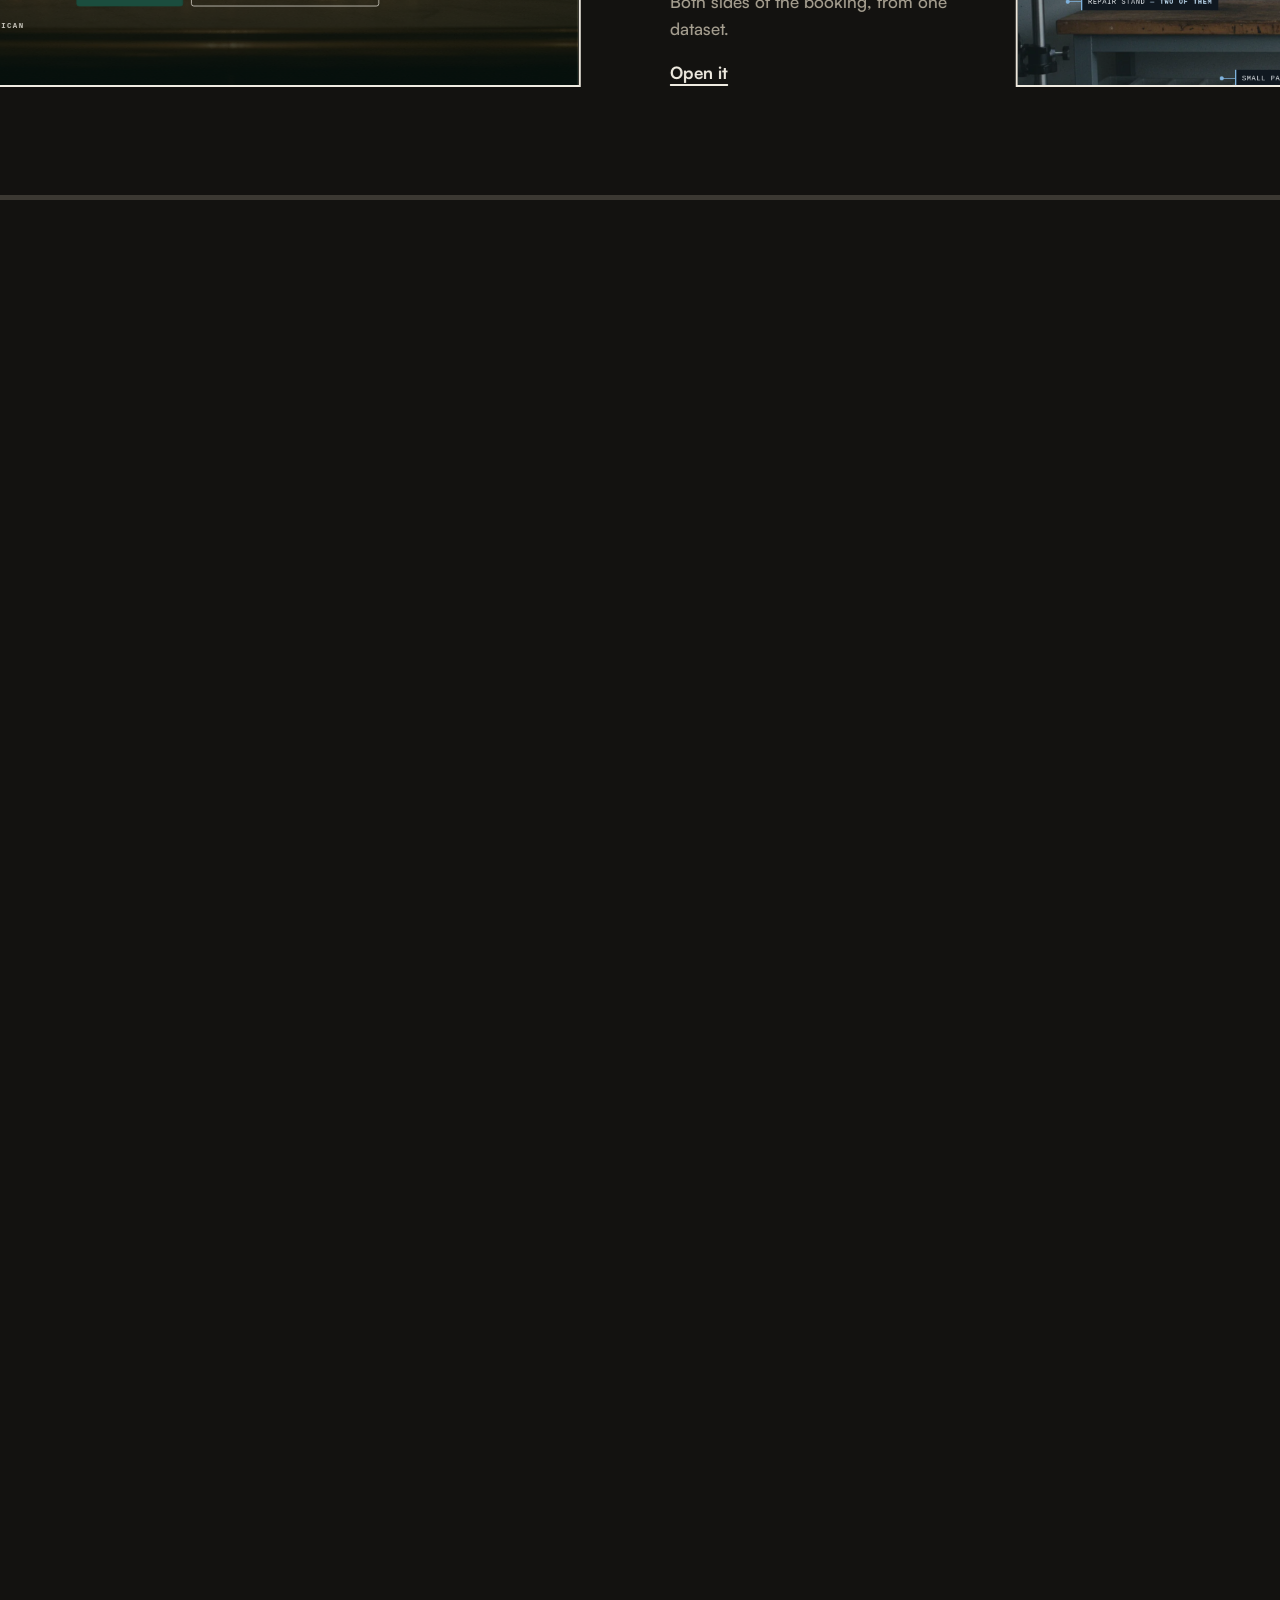
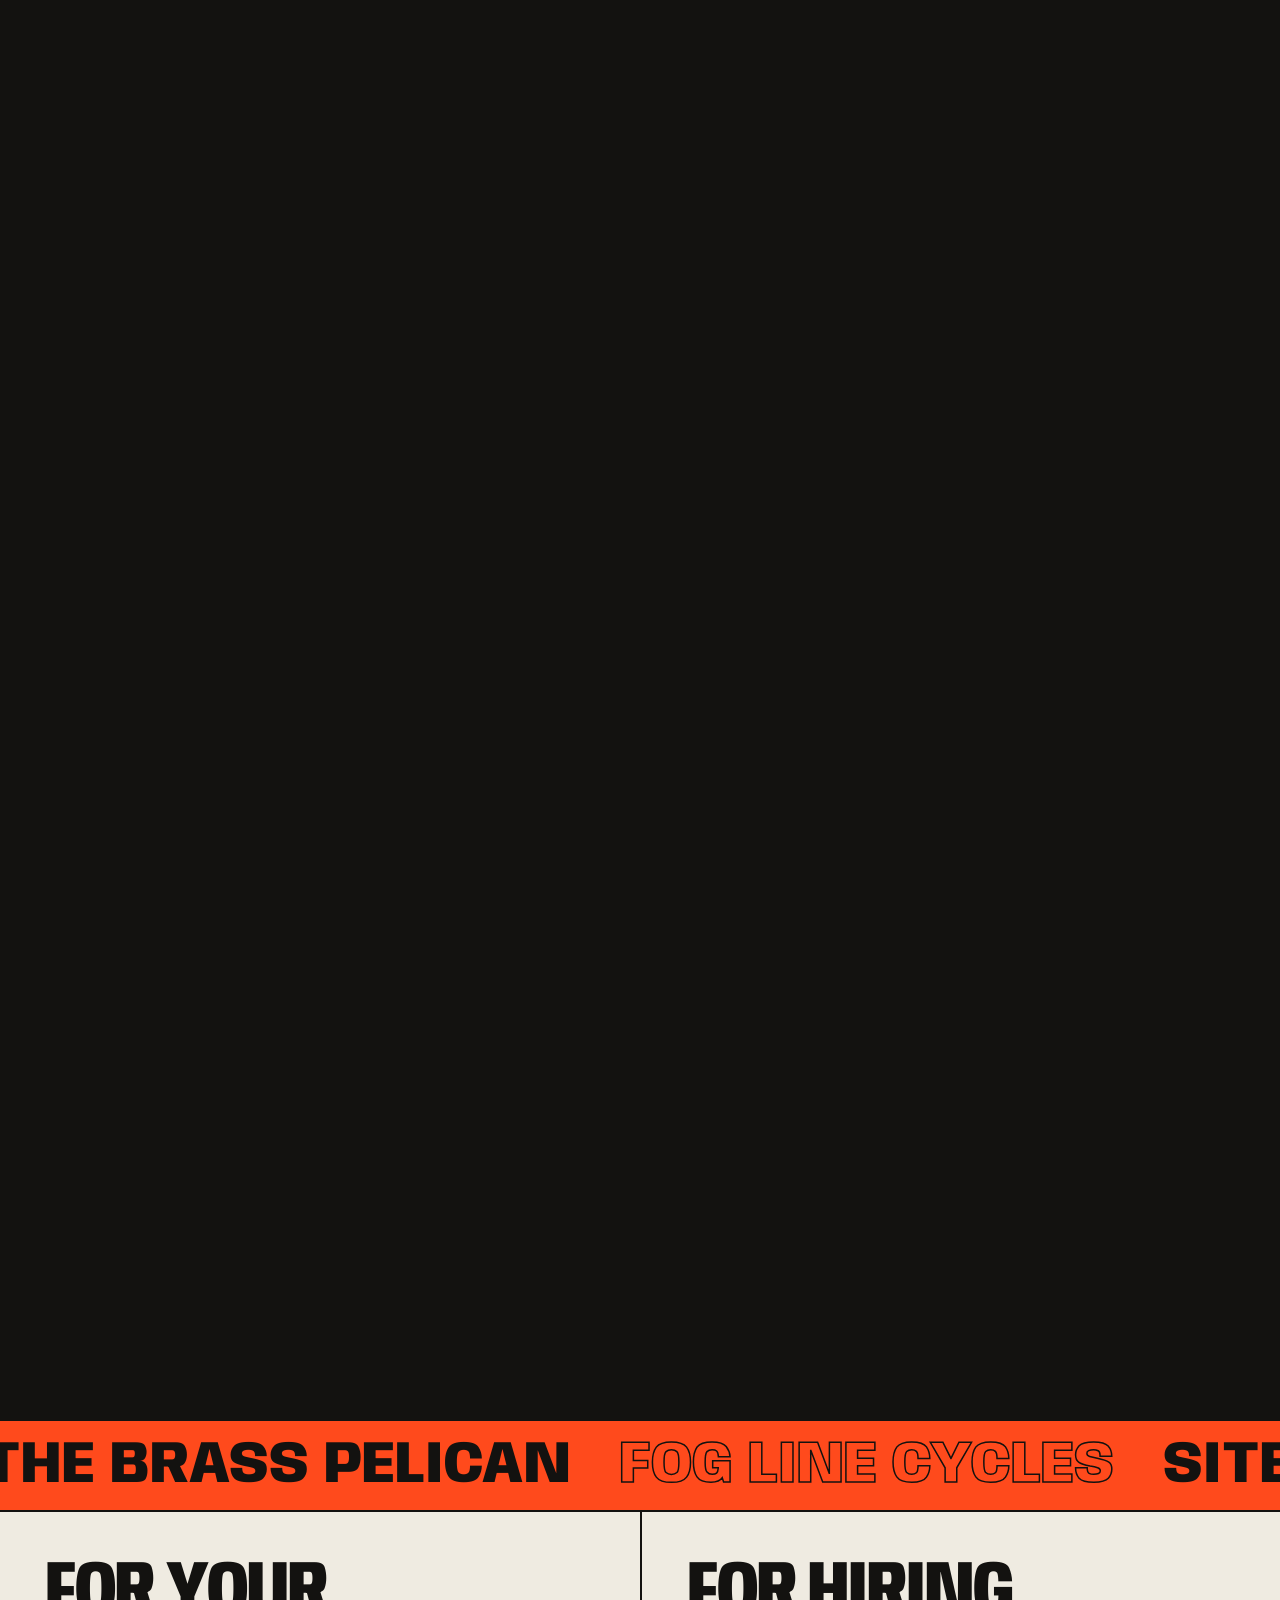
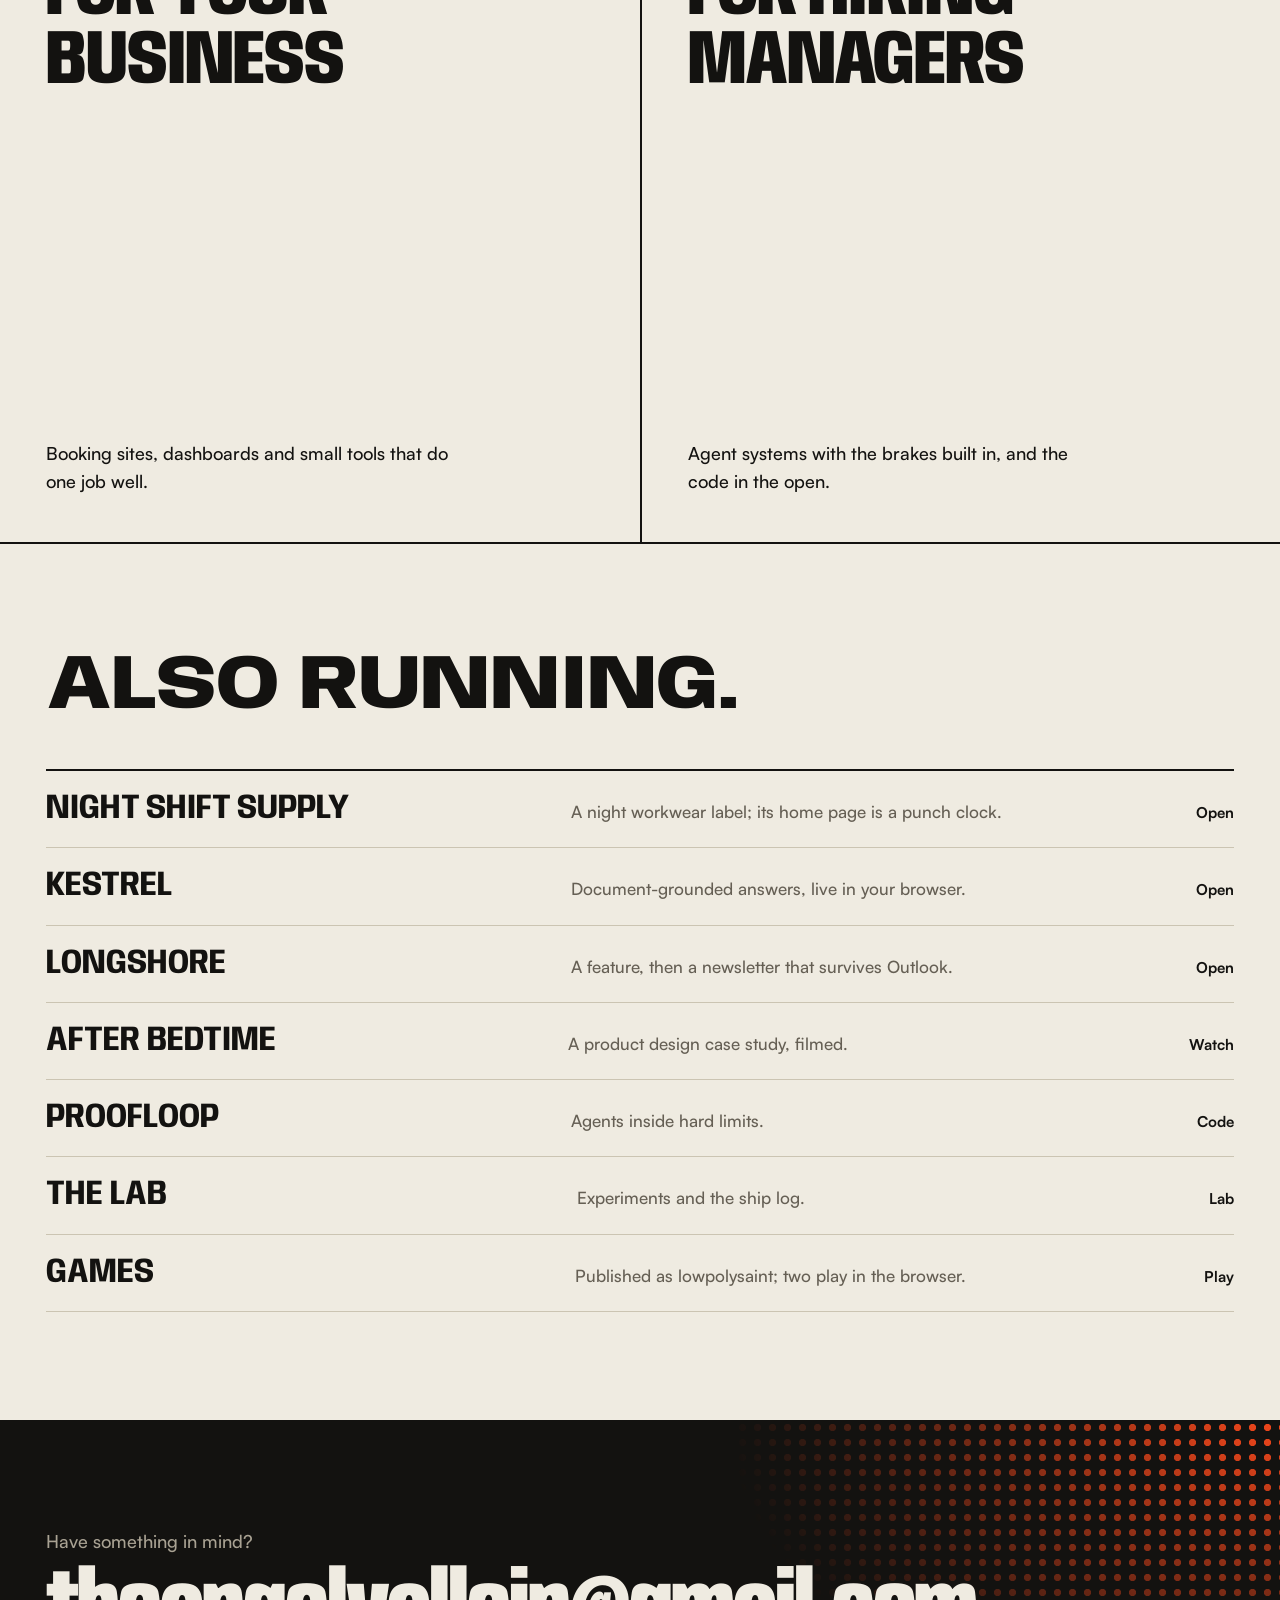
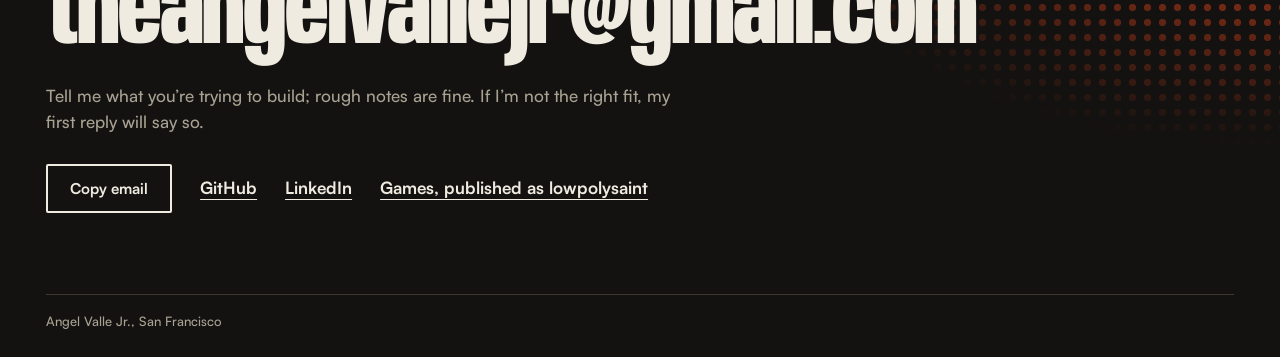
==== commit 626a2b7b: "New landing page: live halftone ink, kinetic headline, a reel of running builds, hover previews" ====
--- a/index.html
+++ b/index.html
@@ -1,1679 +1,171 @@
-<!DOCTYPE html>
+<!doctype html>
 <html lang="en">
 <head>
-<meta charset="UTF-8">
+<meta charset="utf-8">
 <meta name="viewport" content="width=device-width, initial-scale=1">
+<title>Angel Valle Jr. · Apps, tools and games</title>
 <meta name="description" content="Angel Valle Jr. San Francisco developer. Apps, tools and games. Custom-built, tested and shipped start to finish.">
+<meta property="og:type" content="website">
+<meta property="og:url" content="https://avjcodes.github.io/">
 <meta property="og:title" content="Angel Valle Jr. · Apps, tools and games">
-<meta property="og:description" content="San Francisco developer. Apps, tools and games. Custom-built, tested and shipped start to finish.">
-<meta property="og:url" content="https://avjcodes.github.io/">
-<meta property="og:image" content="https://avjcodes.github.io/assets/og-card.png">
-<meta property="og:image:alt" content="Angel Valle Jr. I build useful software and weird little games.">
-<meta property="og:image:width" content="1200">
-<meta property="og:image:height" content="630">
-<meta property="og:type" content="website">
+<meta property="og:description" content="San Francisco developer. Everything on this page runs: real builds, live, including two games that play in your browser.">
+<meta property="og:image" content="https://avjcodes.github.io/assets/og-runs.jpg">
 <meta name="twitter:card" content="summary_large_image">
-<meta name="twitter:title" content="Angel Valle Jr. · Apps, tools and games">
-<meta name="twitter:description" content="San Francisco developer. Apps, tools and games. Custom-built, tested and shipped start to finish.">
-<meta name="twitter:image" content="https://avjcodes.github.io/assets/og-card.png">
-<link rel="icon" href="data:image/svg+xml,%3Csvg xmlns=%27http://www.w3.org/2000/svg%27 viewBox=%270 0 100 100%27%3E%3Crect width=%27100%27 height=%27100%27 rx=%2718%27 fill=%27%230b0b10%27/%3E%3Ctext x=%2750%27 y=%2768%27 font-size=%2752%27 font-weight=%27700%27 font-family=%27sans-serif%27 text-anchor=%27middle%27 fill=%27%23f0704a%27%3EAV%3C/text%3E%3C/svg%3E">
-<link rel="canonical" href="https://avjcodes.github.io/">
-<meta name="theme-color" content="#f6f6f8" media="(prefers-color-scheme: light)">
-<meta name="theme-color" content="#0b0b10" media="(prefers-color-scheme: dark)">
-<title>Angel Valle Jr. · Apps, tools and games</title>
-<link rel="preload" href="assets/fonts/ClashDisplay-Semibold.woff2" as="font" type="font/woff2" crossorigin>
-<link rel="preload" href="assets/fonts/ClashDisplay-Bold.woff2" as="font" type="font/woff2" crossorigin>
-<script>document.documentElement.classList.add('js');</script>
-<style>
-  /* ================= Fonts ================= */
-  @font-face {
-    font-family: "Clash Display";
-    src: url("assets/fonts/ClashDisplay-Semibold.woff2") format("woff2");
-    font-weight: 600;
-    font-style: normal;
-    font-display: swap;
-  }
-  @font-face {
-    font-family: "Clash Display";
-    src: url("assets/fonts/ClashDisplay-Bold.woff2") format("woff2");
-    font-weight: 700;
-    font-style: normal;
-    font-display: swap;
-  }
-
-  /* ================= Design tokens ================= */
-  :root {
-    --bg: #f6f6f8;
-    --bg-deep: #ededf2;
-    --grid-line: rgba(23, 22, 40, 0.045);
-    --surface: rgba(255, 255, 255, 0.72);
-    --surface-2: rgba(255, 255, 255, 0.55);
-    --hairline: rgba(23, 22, 40, 0.10);
-    --hairline-soft: rgba(23, 22, 40, 0.06);
-    --ink: #17161f;
-    --ink-2: #56555f;
-    --ink-3: #6b6a76;
-    --accent-600: #c0362c;
-    --accent-500: #d84a33;
-    --accent-14: rgba(216, 74, 51, 0.14);
-    --accent-09: rgba(216, 74, 51, 0.09);
-    --accent-ring: rgba(216, 74, 51, 0.45);
-    --on-accent: #fff6f2;
-    --badge-live-bg: var(--accent-600);
-    --badge-live-ink: var(--on-accent);
-    --badge-sample-ink: #6b6a76;
-    --games-tint: rgba(192, 54, 44, 0.035);
-    --overlay: rgba(23, 22, 40, 0.34);
-    --palette-bg: #ffffff;
-    --shadow-card: 0 1px 2px rgba(20, 18, 43, 0.04), 0 10px 28px rgba(20, 18, 43, 0.07);
-    --shadow-card-hover: 0 2px 4px rgba(20, 18, 43, 0.05), 0 22px 56px rgba(20, 18, 43, 0.14);
-    --shadow-btn: 0 4px 16px rgba(192, 54, 44, 0.28);
-    --shadow-btn-hover: 0 8px 26px rgba(192, 54, 44, 0.36);
-    --nav-bg: rgba(246, 246, 248, 0.78);
-    --mono: ui-monospace, "Cascadia Mono", Consolas, Menlo, monospace;
-    --sans: system-ui, -apple-system, "Segoe UI", Roboto, Helvetica, Arial, sans-serif;
-    --display: "Clash Display", system-ui, -apple-system, "Segoe UI", Roboto, Helvetica, Arial, sans-serif;
-    --r-lg: 18px;
-    color-scheme: light dark;
-  }
-  @media (prefers-color-scheme: dark) {
-    :root {
-      --bg: #0b0b10;
-      --bg-deep: #07070b;
-      --grid-line: rgba(235, 234, 255, 0.035);
-      --surface: rgba(240, 239, 255, 0.035);
-      --surface-2: rgba(240, 239, 255, 0.025);
-      --hairline: rgba(235, 234, 255, 0.11);
-      --hairline-soft: rgba(235, 234, 255, 0.06);
-      --ink: #ececf1;
-      --ink-2: #a7a6b3;
-      --ink-3: #8f8e9c;
-      --accent-600: #f77f5b;
-      --accent-500: #f0704a;
-      --accent-14: rgba(240, 112, 74, 0.16);
-      --accent-09: rgba(240, 112, 74, 0.10);
-      --accent-ring: rgba(247, 127, 91, 0.55);
-      --on-accent: #1c0d08;
-      --badge-live-bg: var(--accent-600);
-      --badge-live-ink: var(--on-accent);
-      --badge-sample-ink: #8f8e9c;
-      --games-tint: rgba(247, 127, 91, 0.045);
-      --overlay: rgba(0, 0, 0, 0.55);
-      --palette-bg: #15151c;
-      --shadow-card: 0 1px 2px rgba(0, 0, 0, 0.35), 0 12px 32px rgba(0, 0, 0, 0.35);
-      --shadow-card-hover: 0 2px 4px rgba(0, 0, 0, 0.4), 0 24px 64px rgba(0, 0, 0, 0.55);
-      --shadow-btn: 0 4px 18px rgba(247, 127, 91, 0.25);
-      --shadow-btn-hover: 0 8px 26px rgba(247, 127, 91, 0.35);
-      --nav-bg: rgba(11, 11, 16, 0.72);
-    }
-  }
-
-  /* ================= Base ================= */
-  * { box-sizing: border-box; margin: 0; padding: 0; }
-  html, body { overflow-x: hidden; }
-  html { scroll-behavior: smooth; }
-  body {
-    font-family: var(--sans);
-    background: linear-gradient(180deg, var(--bg) 0%, var(--bg-deep) 100%);
-    background-attachment: fixed;
-    color: var(--ink);
-    line-height: 1.6;
-    min-height: 100vh;
-    -webkit-font-smoothing: antialiased;
-  }
-  body::before {
-    content: "";
-    position: fixed;
-    inset: 0;
-    pointer-events: none;
-    background:
-      linear-gradient(var(--grid-line) 1px, transparent 1px),
-      linear-gradient(90deg, var(--grid-line) 1px, transparent 1px);
-    background-size: 44px 44px;
-    -webkit-mask-image: linear-gradient(180deg, #000 0%, transparent 46%);
-    mask-image: linear-gradient(180deg, #000 0%, transparent 46%);
-    z-index: 0;
-  }
-  ::selection { background: var(--accent-14); }
-  a { color: inherit; }
-  :focus-visible {
-    outline: 2px solid var(--accent-ring);
-    outline-offset: 3px;
-    border-radius: 6px;
-  }
-  .wrap {
-    position: relative;
-    z-index: 1;
-    max-width: 1020px;
-    margin: 0 auto;
-    padding: 0 20px 96px;
-  }
-
-  /* ================= Nav ================= */
-  nav {
-    position: sticky;
-    top: 0;
-    z-index: 10;
-    backdrop-filter: blur(14px);
-    -webkit-backdrop-filter: blur(14px);
-    background: var(--nav-bg);
-    border-bottom: 1px solid var(--hairline-soft);
-  }
-  .nav-inner {
-    max-width: 1020px;
-    margin: 0 auto;
-    padding: 16px 20px;
-    display: flex;
-    align-items: center;
-    gap: 20px;
-  }
-  .monogram {
-    font-family: var(--display);
-    font-weight: 600;
-    font-size: 0.95rem;
-    letter-spacing: 0.08em;
-    text-decoration: none;
-    display: inline-flex;
-    align-items: center;
-    gap: 8px;
-    white-space: nowrap;
-    padding: 12px 0; margin: -12px 0;
-}
-  .monogram .short { display: none; }
-  .monogram .dot {
-    width: 9px; height: 9px;
-    border-radius: 3px;
-    background: var(--accent-500);
-    box-shadow: 0 0 10px var(--accent-14);
-  }
-  .nav-links { margin-left: auto; display: flex; align-items: center; gap: 4px; }
-  .nav-links a {
-    text-decoration: none;
-    font-size: 0.82rem;
-    font-weight: 500;
-    color: var(--ink-2);
-    padding: 12px 12px;
-    border-radius: 8px;
-    white-space: nowrap;
-    transition: color 0.15s ease, background 0.15s ease;
-  }
-  .nav-links a:hover { color: var(--ink); background: var(--accent-09); }
-  .palette-btn { display: none; }
-  .js .palette-btn {
-    display: inline-flex;
-    align-items: center;
-    gap: 8px;
-    font-family: var(--sans);
-    font-size: 0.82rem;
-    font-weight: 500;
-    color: var(--ink-2);
-    background: none;
-    border: 0;
-    padding: 12px 12px;
-    min-height: 44px;
-    border-radius: 8px;
-    cursor: pointer;
-    white-space: nowrap;
-    transition: color 0.15s ease, background 0.15s ease;
-  }
-  .js .palette-btn:hover { color: var(--ink); background: var(--accent-09); }
-  .palette-btn kbd {
-    font-family: var(--mono);
-    font-size: 0.7rem;
-    line-height: 1;
-    border: 1px solid var(--hairline);
-    border-radius: 5px;
-    padding: 3px 6px;
-    background: var(--surface-2);
-    color: var(--ink-3);
-  }
-
-  /* ================= Hero ================= */
-  header.hero { padding: clamp(64px, 11vw, 128px) 0 clamp(24px, 4vw, 40px); }
-  .kicker {
-    font-family: var(--mono);
-    font-size: 0.72rem;
-    font-weight: 600;
-    text-transform: uppercase;
-    letter-spacing: 0.18em;
-    color: var(--ink-3);
-    display: flex;
-    align-items: center;
-    gap: 12px;
-    margin-bottom: 28px;
-  }
-  .kicker::before {
-    content: "";
-    width: 22px; height: 1px;
-    background: var(--accent-500);
-  }
-  .hero h1 {
-    font-family: var(--display);
-    font-size: clamp(2.6rem, 7vw, 4.6rem);
-    font-weight: 700;
-    letter-spacing: -0.03em;
-    line-height: 1.04;
-    max-width: 15ch;
-  }
-  .hero h1 .accent {
-    color: var(--accent-600);
-  }
-  .hero .sub {
-    margin-top: 28px;
-    font-size: clamp(1rem, 2.4vw, 1.14rem);
-    color: var(--ink-2);
-    max-width: 52ch;
-  }
-  .hero .cta { margin-top: 40px; display: flex; flex-wrap: wrap; gap: 12px; }
-
-  .btn {
-    display: inline-flex;
-    align-items: center;
-    gap: 8px;
-    text-decoration: none;
-    font-size: 0.92rem;
-    font-weight: 600;
-    padding: 12px 24px;
-    border-radius: 12px;
-    border: 1px solid transparent;
-    transition: transform 0.15s ease, box-shadow 0.15s ease, background 0.15s ease, border-color 0.15s ease;
-  }
-  .btn-solid {
-    background: var(--accent-600);
-    color: var(--on-accent);
-    box-shadow: var(--shadow-btn);
-  }
-  .btn-solid:hover { transform: translateY(-2px); box-shadow: var(--shadow-btn-hover); }
-  .btn-ghost {
-    background: var(--surface);
-    border-color: var(--hairline);
-    color: var(--ink);
-  }
-  .btn-ghost:hover { transform: translateY(-2px); border-color: var(--accent-ring); }
-  .btn svg { flex: 0 0 auto; }
-
-  /* ================= Now ================= */
-  #now { padding-top: 40px; }
-  .now-list {
-    margin-top: 20px;
-    list-style: none;
-    display: grid;
-    grid-template-columns: repeat(2, 1fr);
-    gap: 12px 32px;
-    max-width: 760px;
-  }
-  .now-list li {
-    display: flex;
-    align-items: baseline;
-    gap: 16px;
-    font-size: 0.92rem;
-    color: var(--ink-2);
-    border-top: 1px solid var(--hairline-soft);
-    padding-top: 12px;
-  }
-  .now-label {
-    font-family: var(--mono);
-    font-size: 0.68rem;
-    font-weight: 700;
-    letter-spacing: 0.14em;
-    text-transform: uppercase;
-    color: var(--accent-600);
-    flex: 0 0 108px;
-  }
-
-  /* ================= Sections ================= */
-  section { padding-top: clamp(52px, 8vw, 88px); }
-  .eyebrow {
-    font-family: var(--mono);
-    font-size: 0.72rem;
-    font-weight: 600;
-    text-transform: uppercase;
-    letter-spacing: 0.18em;
-    color: var(--accent-600);
-    display: flex;
-    align-items: center;
-    gap: 12px;
-  }
-  .eyebrow::before { content: ""; width: 22px; height: 1px; background: var(--accent-500); }
-  section h2 {
-    margin-top: 12px;
-    font-family: var(--display);
-    font-size: clamp(1.6rem, 3.8vw, 2.3rem);
-    font-weight: 600;
-    letter-spacing: -0.02em;
-    line-height: 1.12;
-  }
-  .section-note {
-    margin-top: 12px;
-    color: var(--ink-2);
-    font-size: 0.98rem;
-    max-width: 60ch;
-  }
-
-  /* ================= Capability grid ================= */
-  .cap-grid {
-    margin-top: 32px;
-    display: grid;
-    grid-template-columns: repeat(3, 1fr);
-    gap: 16px;
-  }
-  .cap {
-    background: var(--surface);
-    border: 1px solid var(--hairline);
-    border-radius: var(--r-lg);
-    padding: 24px 20px 20px;
-    box-shadow: var(--shadow-card);
-    transition: transform 0.18s ease, border-color 0.18s ease, box-shadow 0.18s ease;
-  }
-  .cap:hover {
-    transform: translateY(-4px);
-    border-color: var(--accent-ring);
-    box-shadow: var(--shadow-card-hover);
-  }
-  .cap .icon {
-    width: 36px; height: 36px;
-    border-radius: 10px;
-    display: grid;
-    place-items: center;
-    background: var(--accent-09);
-    color: var(--accent-600);
-    margin-bottom: 16px;
-  }
-  .cap h3 { font-size: 1rem;  letter-spacing: -0.012em;   font-family: var(--display); font-weight: 600;
-}
-  .cap p { margin-top: 8px; font-size: 0.88rem; color: var(--ink-2); }
-  .cap .receipt {
-    margin-top: 12px;
-    min-height: 44px;
-    padding: 12px 16px 12px 0;
-    margin-bottom: -12px;
-    display: inline-flex;
-    align-items: center;
-    gap: 8px;
-    font-family: var(--mono);
-    font-size: 0.74rem;
-    font-weight: 600;
-    text-decoration: none;
-    color: var(--accent-600);
-  }
-  .cap .receipt::after { content: "\2193"; transition: transform 0.15s ease; }
-  .cap .receipt:hover::after { transform: translateY(2px); }
-
-  /* ================= Work cards ================= */
-  .tier-head {
-    margin-top: 32px;
-    display: flex;
-    align-items: baseline;
-    gap: 12px;
-  }
-  .tier-head + .work-grid { margin-top: 16px; }
-  .tier-title { font-family: var(--display); font-size: 1.1rem; font-weight: 600; letter-spacing: -0.005em; }
-  .tier-sub { font-size: 0.85rem; color: var(--ink-3); }
-  .work-grid {
-    margin-top: 32px;
-    display: grid;
-    grid-template-columns: repeat(2, 1fr);
-    gap: 16px;
-    align-items: start;
-  }
-  .card {
-    position: relative;
-    display: block;
-    text-decoration: none;
-    background: var(--surface);
-    border: 1px solid var(--hairline);
-    border-radius: var(--r-lg);
-    padding: 24px 24px 20px;
-    box-shadow: var(--shadow-card);
-    transition: transform 0.18s ease, border-color 0.18s ease, box-shadow 0.18s ease;
-  }
-  .card:hover {
-    border-color: var(--accent-ring);
-    box-shadow: var(--shadow-card-hover);
-  }
-  .card-top {
-    display: flex;
-    align-items: center;
-    justify-content: space-between;
-    gap: 12px;
-    margin-bottom: 12px;
-  }
-  .badge {
-    font-family: var(--mono);
-    font-size: 0.64rem;
-    font-weight: 700;
-    letter-spacing: 0.14em;
-    text-transform: uppercase;
-    padding: 4px 8px;
-    border-radius: 999px;
-  }
-  .badge-sample {
-    color: var(--badge-sample-ink);
-    border: 1px dashed var(--hairline);
-    background: var(--surface-2);
-  }
-  .badge-private { color: var(--ink); border: 1px solid var(--ink-3); background: transparent; }
-  .ptype {
-    font-family: var(--mono);
-    font-size: 0.64rem;
-    font-weight: 600;
-    letter-spacing: 0.14em;
-    text-transform: uppercase;
-    color: var(--ink-3);
-  }
-  .badge-live {
-    color: var(--badge-live-ink);
-    background: var(--badge-live-bg);
-    display: inline-flex;
-    align-items: center;
-    gap: 6px;
-  }
-  .badge-live::before {
-    content: "";
-    width: 6px; height: 6px;
-    border-radius: 50%;
-    background: currentColor;
-    animation: pulse 2.4s ease-in-out infinite;
-  }
-  @keyframes pulse { 0%, 100% { opacity: 1; } 50% { opacity: 0.35; } }
-  .card h3 {
-    font-family: var(--display);
-    font-size: 1.3rem;
-    font-weight: 600;
-    letter-spacing: -0.01em;
-  }
-  .card h3 a {
-    text-decoration: none;
-    display: inline-flex;
-    align-items: center;
-    gap: 8px;
-    color: inherit;
-    transition: color 0.15s ease;
-  }
-  .card h3 a:hover, .card h3 a:focus-visible { color: var(--accent-600); }
-  .card h3 .arrow {
-    font-family: var(--mono);
-    font-size: 0.9rem;
-    color: var(--ink-3);
-    transition: transform 0.15s ease, color 0.15s ease;
-  }
-  .card h3 a:hover .arrow, .card h3 a:focus-visible .arrow { transform: translate(3px, -3px); color: var(--accent-600); }
-  .card > p, .card .overview { margin-top: 8px; font-size: 0.9rem; color: var(--ink-2); }
-  section, #live, .card[id], .lab-item[id] { scroll-margin-top: 88px; }
-
-  /* ================= Receipts ================= */
-  .rcpt-row { margin-top: 4px; display: flex; flex-wrap: wrap; gap: 0 20px; }
-  .rcpt {
-    display: inline-flex;
-    align-items: center;
-    min-height: 44px;
-    padding: 12px 0;
-    margin-bottom: -8px;
-    font-family: var(--mono);
-    font-variant-numeric: tabular-nums;
-    font-size: 0.7rem;
-    font-weight: 600;
-    letter-spacing: 0.08em;
-    text-decoration: none;
-    color: var(--ink-3);
-    transition: color 0.15s ease;
-  }
-  .rcpt:hover { color: var(--accent-600); }
-  .rcpt .rno { color: var(--accent-600); padding: 0 5px 0 6px; }
-  .rcpt .rdir { padding-right: 6px; }
-
-  /* ================= More tools (compact rows) ================= */
-  .tool-list {
-    margin-top: 16px;
-    list-style: none;
-    max-width: 760px;
-  }
-  .tool-list li {
-    display: flex;
-    align-items: baseline;
-    gap: 16px;
-    padding: 12px 0;
-    border-top: 1px solid var(--hairline-soft);
-    font-size: 0.88rem;
-    color: var(--ink-2);
-  }
-  .tool-list li:last-child { border-bottom: 1px solid var(--hairline-soft); }
-  .tool-name {
-    font-family: var(--mono);
-    font-size: 0.78rem;
-    font-weight: 600;
-    color: var(--ink);
-    flex: 0 0 210px;
-  }
-  .tool-list .rcpt { margin: -12px 0 -12px auto; }
-  .tool-name a { color: inherit; text-decoration: none; transition: color 0.15s ease; display:inline-block; padding: 12px 0; margin: -12px 0; }
-  .tool-name a:hover, .tool-name a:focus-visible { color: var(--accent-600); }
-
-  /* ================= Case-study disclosure ================= */
-  .case-details { margin-top: 16px; border-top: 1px solid var(--hairline-soft); }
-  .case-details summary {
-    list-style: none;
-    cursor: pointer;
-    min-height: 44px;
-    display: flex;
-    align-items: center;
-    gap: 8px;
-    font-family: var(--mono);
-    font-size: 0.7rem;
-    font-weight: 700;
-    letter-spacing: 0.14em;
-    text-transform: uppercase;
-    color: var(--ink-3);
-    padding: 12px 0 8px;
-    transition: color 0.15s ease;
-  }
-  .case-details summary::-webkit-details-marker { display: none; }
-  .case-details summary::before {
-    content: "+";
-    font-family: var(--mono);
-    font-size: 0.95rem;
-    line-height: 1;
-    color: var(--accent-600);
-    width: 14px;
-    flex: 0 0 auto;
-  }
-  .case-details[open] summary::before { content: "\2212"; }
-  .case-details summary:hover { color: var(--accent-600); }
-  .case-body { padding: 4px 0 12px; display: grid; gap: 12px; }
-  .blk { font-size: 0.88rem; color: var(--ink-2); }
-  .blk-label {
-    display: block;
-    font-family: var(--mono);
-    font-size: 0.64rem;
-    font-weight: 700;
-    letter-spacing: 0.14em;
-    text-transform: uppercase;
-    color: var(--accent-600);
-    margin-bottom: 4px;
-  }
-  .case-body code {
-    font-family: var(--mono);
-    font-size: 0.84em;
-    background: var(--accent-09);
-    border-radius: 5px;
-    padding: 1px 5px;
-  }
-  .case-shot { margin: 0; }
-  .case-shot img {
-    width: 100%;
-    max-width: 100%;
-    height: auto;
-    display: block;
-    border: 1px solid var(--hairline);
-    border-radius: 10px;
-  }
-  .case-shot figcaption {
-    font-family: var(--mono);
-    font-size: 0.64rem;
-    letter-spacing: 0.06em;
-    color: var(--ink-3);
-    margin-top: 6px;
-  }
-  .ba-figure { margin: 2px 0 4px; }
-  .ba-figure img {
-    display: block;
-    width: 100%;
-    max-width: 100%;
-    height: auto;
-    border: 1px solid var(--hairline);
-    border-radius: 10px;
-    background: var(--bg-deep);
-  }
-  .ba-figure img + img { margin-top: 8px; }
-  .ba-figure figcaption {
-    margin-top: 8px;
-    font-family: var(--mono);
-    font-size: 0.66rem;
-    letter-spacing: 0.04em;
-    color: var(--ink-3);
-  }
-
-  /* ================= Lab ================= */
-  .lab-grid {
-    margin-top: 32px;
-    display: grid;
-    grid-template-columns: repeat(2, 1fr);
-    gap: 12px;
-    align-items: start;
-  }
-  .lab-item {
-    background: var(--surface-2);
-    border: 1px dashed var(--hairline);
-    border-radius: 12px;
-    padding: 20px 20px 16px;
-  }
-  .lab-tag {
-    font-family: var(--mono);
-    font-size: 0.64rem;
-    font-weight: 700;
-    letter-spacing: 0.14em;
-    text-transform: uppercase;
-    color: var(--badge-sample-ink);
-  }
-  .lab-item h3 {
-    margin-top: 8px;
-    font-family: var(--display);
-    font-size: 1.05rem;
-    font-weight: 600;
-    letter-spacing: -0.005em;
-  }
-  .lab-item h3 a { color: inherit; text-decoration: none; transition: color 0.15s ease; display:inline-block; padding: 6px 0; margin: -6px 0; }
-  .lab-item h3 a:hover, .lab-item h3 a:focus-visible { color: var(--accent-600); }
-  .lab-item p { margin-top: 8px; font-size: 0.86rem; color: var(--ink-2); }
-
-  /* ================= Games ================= */
-  #games {
-    position: relative;
-    padding-bottom: clamp(48px, 7vw, 72px);
-  }
-  #games::before {
-    content: "";
-    position: absolute;
-    inset: 0 calc(50% - 50vw);
-    background: var(--games-tint);
-    border-top: 1px solid var(--hairline-soft);
-    border-bottom: 1px solid var(--hairline-soft);
-    pointer-events: none;
-    z-index: -1;
-  }
-  .games-head {
-    display: flex;
-    align-items: center;
-    justify-content: space-between;
-    gap: 16px;
-    flex-wrap: wrap;
-  }
-  .wordmark {
-    font-family: var(--display);
-    font-weight: 600;
-    font-size: 0.78rem;
-    letter-spacing: 0.22em;
-    text-transform: uppercase;
-    color: var(--ink-3);
-    display: inline-flex;
-    align-items: center;
-    gap: 8px;
-    white-space: nowrap;
-  }
-  .wordmark .dot {
-    width: 8px; height: 8px;
-    border-radius: 2px;
-    background: var(--accent-500);
-  }
-  .game-grid {
-    margin-top: 32px;
-    display: grid;
-    grid-template-columns: repeat(2, 1fr);
-    gap: 16px;
-    align-items: start;
-  }
-  .game {
-    background: var(--surface);
-    border: 1px solid var(--hairline);
-    border-radius: var(--r-lg);
-    overflow: hidden;
-    box-shadow: var(--shadow-card);
-    transition: transform 0.18s ease, border-color 0.18s ease, box-shadow 0.18s ease;
-  }
-  .game:hover {
-    border-color: var(--accent-ring);
-    box-shadow: var(--shadow-card-hover);
-  }
-  .game .shot {
-    aspect-ratio: 16 / 10;
-    overflow: hidden;
-    border-bottom: 1px solid var(--hairline-soft);
-    background: var(--bg-deep);
-  }
-  .game .shot img {
-    width: 100%;
-    height: 100%;
-    object-fit: cover;
-    display: block;
-    transition: transform 0.35s ease;
-  }
-  .game:hover .shot img { transform: scale(1.035); }
-  .game .body { padding: 20px 20px 20px; }
-  .game h3 { font-family: var(--display); font-size: 1.24rem; font-weight: 600; letter-spacing: -0.01em; transition: color 0.15s ease; }
-  .game h3 a { color: inherit; text-decoration: none; transition: color 0.15s ease; }
-  .game h3 a:hover, .game h3 a:focus-visible { color: var(--accent-600); }
-  .game .status {
-    margin-top: 4px;
-    font-family: var(--mono);
-    font-size: 0.7rem;
-    font-weight: 600;
-    text-transform: uppercase;
-    letter-spacing: 0.12em;
-    color: var(--accent-600);
-  }
-  .game p { margin-top: 8px; font-size: 0.88rem; color: var(--ink-2); }
-  .game .studio {
-    margin-top: 12px;
-    font-family: var(--mono);
-    font-size: 0.7rem;
-    color: var(--ink-3);
-  }
-  .game .name-row {
-    display: flex;
-    align-items: center;
-    justify-content: space-between;
-    gap: 12px;
-  }
-  .play-btn {
-    margin-top: 16px;
-    display: inline-flex;
-    align-items: center;
-    gap: 8px;
-    text-decoration: none;
-    font-size: 0.84rem;
-    font-weight: 700;
-    padding: 12px 20px;
-    border-radius: 10px;
-    background: var(--accent-600);
-    color: var(--on-accent);
-    box-shadow: var(--shadow-btn);
-    transition: transform 0.15s ease, box-shadow 0.15s ease;
-  }
-  .play-btn:hover { transform: translateY(-2px); box-shadow: var(--shadow-btn-hover); }
-  @media (prefers-reduced-motion: reduce) {
-    .play-btn { transition: none; }
-    .play-btn:hover { transform: none; }
-  }
-
-  /* Dominant game card */
-  .game-hero {
-    grid-column: 1 / -1;
-    display: grid;
-    grid-template-columns: 1.2fr 1fr;
-  }
-  .game-hero .shot {
-    aspect-ratio: auto;
-    height: 100%;
-    min-height: 300px;
-    border-bottom: 0;
-    border-right: 1px solid var(--hairline-soft);
-  }
-  .game-hero .shot { position: relative; }
-  .embed-play {
-    position: absolute; inset: auto auto 16px 16px;
-    display: inline-flex; align-items: center; gap: 8px;
-    min-height: 48px; padding: 12px 20px;
-    background: var(--accent-600); color: var(--on-accent);
-    border: 0; border-radius: 10px; cursor: pointer;
-    font: 700 0.95rem var(--display), sans-serif; letter-spacing: 0.01em;
-    box-shadow: var(--shadow-btn);
-    transition: transform 0.15s ease, box-shadow 0.15s ease;
-  }
-  .embed-play:hover { transform: translateY(-2px); box-shadow: var(--shadow-btn-hover); }
-  .embed-play:focus-visible { outline: 2px solid var(--accent-500); outline-offset: 3px; }
-  .game-hero.playing { grid-template-columns: 1fr; }
-  .game-hero.playing .shot { max-height: none; }
-  .embed-scale { position: relative; width: 100%; aspect-ratio: 16 / 9; overflow: hidden; background: #000; }
-  .embed-scale iframe { position: absolute; top: 0; left: 0; width: 1280px; height: 720px; border: 0; transform-origin: top left; }
-  @media (prefers-reduced-motion: reduce) { .embed-play { transition: none; } .embed-play:hover { transform: none; } }
-  .game-hero .body { padding: 28px; align-self: center; }
-  .game-hero h3 { font-size: 1.7rem; }
-  .game-hero .name-row { flex-wrap: wrap; }
-  /* Secondary game cards */
-  .game-sub { background: var(--surface-2); }
-  .game-sub .shot { aspect-ratio: 16 / 9; }
-  .game-sub h3 { font-size: 1.05rem; }
-  .game-sub p { margin-top: 6px; font-size: 0.84rem; }
-
-  /* ================= Ship log ================= */
-  .shiplog {
-    margin-top: 24px;
-    list-style: none;
-    max-width: 720px;
-  }
-  .shiplog li {
-    display: flex;
-    align-items: baseline;
-    gap: 20px;
-    padding: 12px 0;
-    border-top: 1px solid var(--hairline-soft);
-    font-size: 0.9rem;
-    color: var(--ink-2);
-  }
-  .shiplog li:last-child { border-bottom: 1px solid var(--hairline-soft); }
-  .log-date {
-    font-family: var(--mono);
-    font-variant-numeric: tabular-nums;
-    font-size: 0.72rem;
-    font-weight: 600;
-    letter-spacing: 0.08em;
-    color: var(--ink-3);
-    flex: 0 0 64px;
-    white-space: nowrap;
-  }
-
-  /* ================= About / Contact ================= */
-  .about-card {
-    margin-top: 28px;
-    background: var(--surface);
-    border: 1px solid var(--hairline);
-    border-radius: var(--r-lg);
-    padding: 28px 28px;
-    box-shadow: var(--shadow-card);
-    max-width: 640px;
-  }
-  .about-card p { color: var(--ink-2); font-size: 0.98rem; }
-
-  .contact-card {
-    margin-top: 28px;
-    text-align: center;
-    background:
-      radial-gradient(560px 240px at 50% -30%, var(--accent-09) 0%, transparent 70%),
-      var(--surface);
-    border: 1px solid var(--hairline);
-    border-radius: 22px;
-    padding: clamp(36px, 6vw, 60px) 24px;
-    box-shadow: var(--shadow-card);
-  }
-  .contact-card h2 { margin-top: 0; }
-  .contact-card .line {
-    margin: 16px auto 0;
-    color: var(--ink-2);
-    max-width: 46ch;
-    font-size: 0.98rem;
-  }
-  .contact-card .cta { margin-top: 28px; display: flex; justify-content: center; flex-wrap: wrap; gap: 12px; }
-  button.btn { cursor: pointer; font-family: var(--sans); }
-  .copy-btn { display: none; }
-  .js .copy-btn { display: inline-flex; }
-  .visually-hidden {
-    position: absolute;
-    width: 1px; height: 1px;
-    padding: 0; margin: -1px;
-    overflow: hidden;
-    clip: rect(0 0 0 0);
-    white-space: nowrap;
-    border: 0;
-  }
-
-  footer {
-    margin-top: 60px;
-    padding-top: 24px;
-    border-top: 1px solid var(--hairline-soft);
-    display: flex;
-    flex-wrap: wrap;
-    gap: 8px 20px;
-    justify-content: space-between;
-    font-size: 0.78rem;
-    color: var(--ink-3);
-  }
-  footer a { color: var(--ink-3); text-decoration: none; display:inline-block; padding: 12px 2px; margin: -12px -2px; }
-  footer a:hover { color: var(--accent-600); }
-
-  /* ================= Command palette ================= */
-  .palette-backdrop {
-    position: fixed;
-    inset: 0;
-    z-index: 60;
-    background: var(--overlay);
-    display: flex;
-    align-items: flex-start;
-    justify-content: center;
-    padding: 96px 20px 20px;
-  }
-  .palette-backdrop[hidden] { display: none; }
-  .palette-panel {
-    width: 100%;
-    max-width: 440px;
-    background: var(--palette-bg);
-    border: 1px solid var(--hairline);
-    border-radius: var(--r-lg);
-    box-shadow: var(--shadow-card-hover);
-    padding: 8px;
-  }
-  .palette-title {
-    font-family: var(--mono);
-    font-size: 0.66rem;
-    font-weight: 700;
-    letter-spacing: 0.14em;
-    text-transform: uppercase;
-    color: var(--ink-3);
-    padding: 12px 16px 8px;
-  }
-  .palette-list { list-style: none; }
-  .palette-item {
-    display: flex;
-    align-items: center;
-    justify-content: space-between;
-    gap: 16px;
-    min-height: 48px;
-    padding: 12px 16px;
-    border-radius: 10px;
-    text-decoration: none;
-    font-size: 0.92rem;
-    font-weight: 600;
-    color: var(--ink);
-    transition: background 0.15s ease;
-  }
-  .palette-item:hover,
-  .palette-item:focus-visible { background: var(--accent-09); }
-  .palette-item .dest {
-    font-family: var(--mono);
-    font-size: 0.68rem;
-    font-weight: 500;
-    color: var(--ink-3);
-    white-space: nowrap;
-  }
-  .palette-foot {
-    font-family: var(--mono);
-    font-size: 0.64rem;
-    color: var(--ink-3);
-    padding: 8px 16px 8px;
-    border-top: 1px solid var(--hairline-soft);
-    margin-top: 4px;
-  }
-
-  /* ================= Reveal / motion ================= */
-  .js .reveal {
-    opacity: 0;
-    transform: translateY(14px);
-    transition: opacity 0.55s ease, transform 0.55s ease;
-    transition-delay: calc(var(--d, 0) * 70ms);
-  }
-  .js .reveal.in { opacity: 1; transform: none; }
-  @media (prefers-reduced-motion: reduce) {
-    html { scroll-behavior: auto; }
-    .js .reveal { opacity: 1; transform: none; transition: none; }
-    .cap, .card, .game, .btn, .game .shot img,
-    .rcpt, .case-details summary, .palette-item, .palette-btn { transition: none; }
-    .cap:hover, .card:hover, .game:hover, .btn:hover { transform: none; }
-    .game:hover .shot img { transform: none; }
-    .badge-live::before { animation: none; }
-    .card h3 .arrow, .cap .receipt::after, .card h3 a, .lab-item h3, .lab-item h3 a, .game h3, .game h3 a, .tool-name { transition: none; }
-    .card h3 a:hover .arrow { transform: none; }
-    .cap .receipt:hover::after { transform: none; }
-  }
-
-  /* ================= Responsive ================= */
-  @media (max-width: 860px) {
-    .cap-grid { grid-template-columns: repeat(2, 1fr); }
-    .game-grid { grid-template-columns: 1fr; }
-    .game-hero { grid-template-columns: 1fr; }
-    .game-hero .shot {
-      aspect-ratio: 16 / 10;
-      height: auto;
-      min-height: 0;
-      border-right: 0;
-      border-bottom: 1px solid var(--hairline-soft);
-    }
-    .game-hero .body { padding: 20px; }
-    .game-hero h3 { font-size: 1.4rem; }
-  }
-  @media (max-width: 620px) {
-    .cap-grid, .work-grid, .lab-grid, .now-list { grid-template-columns: 1fr; }
-    .tool-list li { flex-wrap: wrap; row-gap: 4px; }
-    .tool-name { flex: 1 1 auto; }
-    .tool-desc { flex: 1 1 100%; order: 3; }
-    .nav-links a { padding: 12px 8px; }
-    .palette-btn .pb-txt { display: none; }
-    .js .palette-btn { padding: 12px 8px; }
-    .monogram .full { display: none; }
-    .monogram .short { display: inline; }
-    .tier-head { flex-direction: column; gap: 4px; }
-  }
-
-  /* Hero field: procedural three.js piece, lazy-loaded after first paint */
-  .hero{display:grid;grid-template-columns:minmax(0,1fr) minmax(280px,42%);gap:24px;align-items:center;min-height:0}
-  .hero>*{grid-column:1}
-  .hero-field{grid-column:2;grid-row:1/span 4;align-self:center;height:clamp(320px,42vw,460px);position:relative}
-  .hero-field canvas{position:absolute;inset:0;width:100%;height:100%;display:block;cursor:pointer}
-  .hero-field .note{position:absolute;right:0;bottom:-4px;font:500 11px/1 var(--mono, ui-monospace, monospace);letter-spacing:.08em;text-transform:uppercase;color:var(--ink-3)}
-  .hero-field .note a{color:var(--accent-600);text-decoration:none;display:inline-block;padding:14px 0;margin:-14px 0}
-  @media (max-width:820px){.hero{grid-template-columns:1fr}.hero-field{grid-column:1;grid-row:auto;min-height:260px}}
-
-  /* Card thumbnails: real captures of each demo, edge to edge at the top of the card */
-  .lab-item .card-thumb { margin:-20px -20px 16px; }
-  .card-thumb { display:block; margin:-24px -24px 18px; border-radius: var(--r-lg) var(--r-lg) 0 0; overflow:hidden; border-bottom:1px solid var(--hairline); background: var(--surface-2); aspect-ratio: 16 / 9; position:relative; }
-  .card-thumb img, .card-thumb video { width:100%; height:100%; object-fit:cover; object-position: top center; display:block; transition: transform .35s ease; }
-  .card-thumb.contain img { object-fit:contain; padding:10px; }
-  .card:hover .card-thumb img, .card:hover .card-thumb video { transform: scale(1.015); }
-  @media (prefers-reduced-motion: reduce) { .card-thumb img, .card-thumb video { transition:none; } .card:hover .card-thumb img, .card:hover .card-thumb video { transform:none; } }
-
-  /* ================= Featured case study (Estate Plan Intake) =================
-     Carries the case study's own "After Bedtime" palette as a window into it.
-     Colors are explicit so it paints the same in light and dark mode. */
-  .feature{--f-night:#121B25;--f-lamp:#F0C27A;--f-milk:#F3EDE2;--f-slate:#A3ACB4;
-    position:relative;margin:clamp(20px,3vw,32px) 0 0;padding:clamp(24px,3.4vw,44px);
-    display:grid;grid-template-columns:minmax(0,5.5fr) minmax(0,6.5fr);align-items:center;gap:clamp(12px,2vw,28px);
-    background:var(--f-night);color:var(--f-milk);border:1px solid rgba(240,194,122,.22);border-radius:22px;
-    box-shadow:0 30px 70px -40px rgba(18,27,37,.55);overflow:hidden}
-  .feature-kicker{font:600 .72rem/1.2 var(--mono);letter-spacing:.18em;text-transform:uppercase;color:var(--f-lamp);display:flex;align-items:center;gap:12px}
-  .feature-kicker::before{content:"";width:28px;height:1px;background:var(--f-lamp);flex:none}
-  .feature h2{margin-top:18px;font-family:var(--display);font-weight:600;font-size:clamp(2rem,4.2vw,3rem);letter-spacing:-.02em;line-height:1.05;color:var(--f-milk)}
-  .feature-lead{margin-top:14px;font-size:1.08rem;line-height:1.5;color:var(--f-milk);max-width:40ch}
-  .feature-desc{margin-top:12px;font-size:.95rem;line-height:1.6;color:var(--f-slate);max-width:46ch}
-  .feature-cta{display:flex;flex-wrap:wrap;gap:10px;margin-top:24px}
-  .fbtn{display:inline-flex;align-items:center;gap:8px;min-height:46px;padding:12px 20px;border-radius:12px;font-weight:600;font-size:.92rem;text-decoration:none;transition:transform .15s ease,background-color .15s ease,border-color .15s ease}
-  .fbtn-solid{background:var(--f-lamp);color:#121B25}
-  .fbtn-solid:hover{transform:translateY(-1px);background:#F5CF92}
-  .fbtn-ghost{color:var(--f-milk);padding-left:8px;padding-right:8px;border-bottom:1px solid transparent;border-radius:0}
-  .fbtn-ghost:hover{border-bottom-color:var(--f-lamp)}
-  .fdur{font:500 .78rem/1 var(--mono);color:var(--f-slate);font-variant-numeric:tabular-nums}
-  .feature a:focus-visible{outline:2px solid var(--f-lamp);outline-offset:3px}
-  .feature-media{display:block}
-  .feature-film{display:block;border-radius:14px;overflow:hidden;border:1px solid rgba(240,194,122,.28);background:#0b1016;box-shadow:0 30px 70px -40px rgba(0,0,0,.8);aspect-ratio:16/9}
-  .feature-film video{display:block;width:100%;height:100%;object-fit:cover}
-  .feature{scroll-margin-top:88px}
-  @media (max-width:820px){.feature{grid-template-columns:1fr}.feature-media{order:-1;margin:0 0 4px}}
-  @media (prefers-reduced-motion:reduce){.fbtn{transition:none}.fbtn-solid:hover{transform:none}}
-
-  /* ================= Hero reel ================= */
-  .reel{grid-column:2;grid-row:1/span 4;align-self:center;margin:0}
-  .reel-box{position:relative;border-radius:16px;overflow:hidden;background:#17161f;border:1px solid var(--hairline);box-shadow:var(--shadow-card-hover);aspect-ratio:16/9}
-  .reel-box video{display:block;width:100%;height:100%;object-fit:cover}
-  .reel-play{position:absolute;left:50%;top:50%;width:78px;height:78px;margin:-39px 0 0 -39px;border-radius:50%;border:0;cursor:pointer;display:grid;place-items:center;
-    background:var(--accent-600);color:var(--on-accent);box-shadow:0 10px 30px rgba(192,54,44,.45);transition:transform .15s ease,box-shadow .15s ease}
-  .reel-play svg{margin-left:4px}
-  .reel-play:hover{transform:scale(1.06);box-shadow:0 14px 38px rgba(192,54,44,.55)}
-  .reel-play:focus-visible{outline:3px solid var(--accent-ring);outline-offset:4px}
-  .reel.playing .reel-play{opacity:0;pointer-events:none}
-  .reel-cap{display:flex;justify-content:space-between;gap:12px;margin-top:12px;font:500 11.5px/1.2 var(--mono);letter-spacing:.1em;text-transform:uppercase;color:var(--ink-3)}
-  .reel-dur{font-variant-numeric:tabular-nums;color:var(--accent-600)}
-  @media (max-width:820px){.reel{grid-column:1;grid-row:auto;margin:6px 0 4px}.hero .kicker{order:1}.hero h1{order:2}.hero .reel{order:3}.hero .sub{order:4}.hero .cta{order:5}}
-  @media (max-width:520px){.nav-cs{display:none}}
-
-  /* ================= Nav: where you are ================= */
-  .nav-links a[aria-current="true"]{color:var(--ink);background:var(--accent-09);box-shadow:inset 0 -2px 0 var(--accent-500)}
-
-
-
-  /* ================= Page transitions (cross-document View Transitions) =================
-     Pages fade and settle into each other; the nav stays put; a clicked project card grows into its page. */
-  @view-transition { navigation: auto; }
-  nav { view-transition-name: site-nav; }
-  ::view-transition-old(root) { animation: vt-out .26s cubic-bezier(.4,0,1,1) both; }
-  ::view-transition-new(root) { animation: vt-in .46s cubic-bezier(.2,.8,.2,1) both; }
-  ::view-transition-group(card-open) { animation-duration: .5s; animation-timing-function: cubic-bezier(.2,.8,.2,1); }
-  @keyframes vt-out { to { opacity: 0; transform: translateY(-10px); } }
-  @keyframes vt-in { from { opacity: 0; transform: translateY(14px); } }
-  @media (prefers-reduced-motion: reduce) { ::view-transition-group(*), ::view-transition-old(*), ::view-transition-new(*) { animation: none !important; } }
-  .sub-h1 { margin-top: 12px; font-family: var(--display); font-size: clamp(2rem, 5vw, 3rem); font-weight: 600; letter-spacing: -.02em; line-height: 1.08; }
-  .subpage { padding-top: clamp(40px, 7vw, 72px); }
-  .nav-links a[aria-current="page"] { color: var(--ink); background: var(--accent-09); box-shadow: inset 0 -2px 0 var(--accent-500); }
-
-  /* ================= Looks pass: the reel's windows and its dark grid, on the page ================= */
-  .card-thumb.win { aspect-ratio: auto; display: flex; flex-direction: column; background: #1b1a22; }
-  .card-thumb.win video { aspect-ratio: 16 / 9; height: auto; }
-  .chrome { display: flex; align-items: center; gap: 6px; height: 28px; padding: 0 13px; background: #1b1a22; position: relative; flex: none; }
-  .chrome i { width: 7px; height: 7px; border-radius: 50%; background: #3a3946; }
-  .chrome i:first-child { background: #e2553a; }
-  .chrome b { position: absolute; left: 50%; transform: translateX(-50%); font: 500 10.5px/1 var(--mono); letter-spacing: .02em; color: #9d9cab; background: #26252e; padding: 5px 14px; border-radius: 999px; white-space: nowrap; max-width: 68%; overflow: hidden; text-overflow: ellipsis; }
-  @media (min-width: 1320px) { .hero { margin-right: -150px; grid-template-columns: minmax(0, 544px) minmax(0, 1fr); gap: 36px; } }
-  header.hero { position: relative; padding-top: clamp(52px, 8vw, 92px); padding-bottom: clamp(44px, 6vw, 72px); margin-bottom: clamp(30px, 4vw, 48px); }
-  header.hero::before { content: ""; position: absolute; top: 0; bottom: 0; left: -100vw; right: -100vw; z-index: -1; background-color: #0f0f15;
-    background-image: linear-gradient(rgba(255,255,255,.045) 1px, transparent 1px), linear-gradient(90deg, rgba(255,255,255,.045) 1px, transparent 1px); background-size: 44px 44px; }
-  .hero h1 { color: #f3f2f7; }
-  .hero h1 .accent { color: #f0704a; }
-  .hero .kicker { color: #9d9cab; }
-  .hero .sub { color: #b4b3c0; }
-  .hero .btn-ghost { background: rgba(255,255,255,.06); border-color: rgba(255,255,255,.2); color: #f3f2f7; }
-  .hero .reel-box { border-color: rgba(255,255,255,.14); box-shadow: 0 30px 80px -30px rgba(0,0,0,.8); }
-  .hero .reel-cap { color: #9d9cab; }
-  .hero .reel-dur { color: #f0704a; }
-
-  /* A project's live page is always one obvious tap away */
-  .rcpt.rcpt-live { border: 1px solid var(--accent-ring); background: var(--accent-09); color: var(--accent-600); padding: 11px 14px; border-radius: 10px; min-height: 44px; display: inline-flex; align-items: center; margin: 14px 0 6px; }
-  .rcpt.rcpt-live:hover { background: var(--accent-14); }
-</style>
+<link rel="icon" href="data:image/svg+xml,%3Csvg xmlns='http://www.w3.org/2000/svg' viewBox='0 0 100 100'%3E%3Crect width='100' height='100' fill='%23EFEBE1'/%3E%3Ccircle cx='50' cy='50' r='30' fill='%23FF4A1C'/%3E%3C/svg%3E">
+<link rel="preload" href="assets/fonts/Anybody-var-latin.woff2" as="font" type="font/woff2" crossorigin>
+<link rel="preload" href="assets/fonts/Satoshi-Medium.woff2" as="font" type="font/woff2" crossorigin>
+<link rel="stylesheet" href="assets/runs.css">
+<script>document.documentElement.classList.add("js");</script>
 </head>
 <body>
+<a class="skip" href="#work">Skip to the work</a>
+<div class="cursor" aria-hidden="true"></div>
 
-<nav aria-label="Page">
-  <div class="nav-inner">
-    <a class="monogram" href="#top"><span class="dot" aria-hidden="true"></span><span class="full">ANGEL VALLE JR.</span><span class="short">AVJ</span></a>
-    <div class="nav-links">
-      <a href="#estate" class="nav-cs">Case study</a>
-      <a href="#work">Work</a>
-      <a href="lab.html">Lab</a>
-      <a href="games.html">Games</a>
-      <a href="#contact">Contact</a>
-      <button type="button" id="palette-open" class="palette-btn" aria-haspopup="dialog" aria-label="Open quick menu">
-        <span class="pb-txt">menu</span><kbd aria-hidden="true">/</kbd>
-      </button>
-    </div>
-  </div>
-</nav>
+<main>
+  <section class="hero" aria-label="Introduction">
+    <canvas aria-hidden="true"></canvas>
+    <header class="mast">
+      <a class="who" href="./">Angel Valle Jr.</a>
+      <nav aria-label="Site"><a href="#work">Work</a><a href="games.html" data-img="assets/peeks/games.webp" data-tag="playable" data-name="Games">Games</a><a href="lab.html" data-img="assets/peeks/lab.webp" data-tag="live" data-name="The lab">Lab</a><a href="#contact">Contact</a></nav>
+    </header>
 
-<div class="wrap" id="top">
+    <h1 class="kin" aria-label="Everything on this page runs.">
+      <span class="line" aria-hidden="true">Everything</span>
+      <span class="line" aria-hidden="true">on this page</span>
+      <span class="line line--runs" aria-hidden="true">runs.</span>
+    </h1>
 
-
-  <!-- ============ HERO ============ -->
-  <header class="hero">
-    <p class="kicker reveal">Angel Valle Jr. · San Francisco</p>
-    <h1 class="reveal" style="--d:1">I build useful software <span class="accent">and weird little games.</span></h1>
-    <p class="sub reveal" style="--d:2">Custom-built, tested and shipped by me, start to finish.</p>
-    <div class="cta reveal" style="--d:3">
-      <a class="btn btn-solid" href="#work">View work <span aria-hidden="true">&#8595;</span></a>
-      <a class="btn btn-ghost" href="#contact">Work with me <span aria-hidden="true">&#8594;</span></a>
-    </div>
-    <figure class="reel" id="reel">
-      <div class="reel-box">
-        <video id="reelVideo" preload="none" playsinline poster="assets/reel/reel-poster.jpg" width="1280" height="720" aria-label="A 33-second film, with music, of eight real builds running, from the estate intake to The Brass Pelican"><source src="assets/reel/reel.mp4" type="video/mp4"></video>
-        <button class="reel-play" type="button" id="reelPlay" aria-label="Play the 33-second film"><svg width="22" height="22" viewBox="0 0 12 12" aria-hidden="true"><path d="M3.2 1.6v8.8L10.4 6z" fill="currentColor"/></svg></button>
+    <div class="band">
+      <p class="band__say">I’m a developer in San Francisco. Nothing here is a screenshot: every build below is live, and so is this page. Drag your cursor through the ink.</p>
+      <div class="band__doors">
+        <a class="btn btn--ink" href="#work">For your business</a>
+        <a class="btn" href="https://github.com/avjcodes">For hiring managers</a>
       </div>
-      <figcaption class="reel-cap"><span>Eight real builds, with sound</span><span class="reel-dur">0:33</span></figcaption>
-    </figure>
-  </header>
-  <script>
-    // Load the hero piece after first paint so text and CTAs never wait on WebGL.
-    (function(){
-      var c=document.getElementById('hero-field'); if(!c||!window.WebGLRenderingContext) return;
-      var go=function(){ import('./assets/hero-field.js').then(function(m){ m.mountHeroField(c); }).catch(function(){ c.parentNode.style.display='none'; }); };
-      ('requestIdleCallback' in window) ? requestIdleCallback(go,{timeout:1500}) : setTimeout(go,300);
-    })();
-  </script>
-
-  <!-- ============ FEATURED CASE STUDY ============ -->
-  <section class="feature" id="estate" aria-labelledby="estate-title">
-    <div class="feature-body">
-      <p class="feature-kicker">New case study · Sep 2026</p>
-      <h2 id="estate-title">Estate Plan Intake</h2>
-      <p class="feature-lead">A concept for a flat-fee California trust and will intake, built for a parent on a phone after the kids are asleep.</p>
-      <p class="feature-desc">Plain questions, one topic at a time. As you answer, your family tree draws itself: your partner, your kids, the guardian you pick for anyone under 18, and the trust closing around all of them when the plan is sent. The write-up covers the research, three design decisions, and where AI fits behind the attorney.</p>
-      <div class="feature-cta">
-        <a class="fbtn fbtn-solid" href="https://avjcodes.github.io/estate-intake/">Open the case study <span aria-hidden="true">&#8594;</span></a>
-        <a class="fbtn fbtn-ghost" href="https://avjcodes.github.io/estate-intake/#sfilm"><svg width="11" height="11" viewBox="0 0 12 12" aria-hidden="true"><path d="M3 1.8v8.4L10 6z" fill="#F0C27A"/></svg>Watch the film <span class="fdur">0:37</span></a>
-      </div>
-    </div>
-    <a class="feature-media" href="https://avjcodes.github.io/estate-intake/" tabindex="-1" aria-hidden="true"><span class="feature-film"><video data-loop muted loop playsinline preload="none" poster="assets/loops/estate-loop-poster.jpg" width="1280" height="720"><source src="assets/loops/estate-loop.mp4" type="video/mp4"></video></span></a>
-  </section>
-
-  <!-- ============ NOW ============ -->
-  <section id="now" aria-label="What I'm doing now">
-    <p class="eyebrow reveal">00 · Now</p>
-    <ul class="now-list reveal" style="--d:1">
-      <li><span class="now-label">Shipping</span><span>small tools and client builds</span></li>
-      <li><span class="now-label">Shipped</span><span>Estate Plan Intake, a product design case study</span></li>
-      <li><span class="now-label">Studying</span><span>Computer Science at WGU</span></li>
-    </ul>
-  </section>
-
-  <!-- ============ SELECTED WORK ============ -->
-  <section id="work">
-    <p class="eyebrow reveal">01 · Selected work</p>
-    <h2 class="reveal" style="--d:1">What's live, what's a sample</h2>
-    <p class="section-note reveal" style="--d:2">Live means public and real, right now. Samples are invented businesses I built to show the work. Private means real software I use and have not released. Open a case study on any card for the how and the why.</p>
-
-    <div class="tier-head reveal">
-      <span class="tier-title">Design and front end</span>
-      <span class="tier-sub">sites and storefronts you can open</span>
-    </div>
-    <div class="work-grid">
-      <article data-vt="nightshift" class="card reveal" style="--d:0" id="nightshift">
-        <a class="card-thumb win" href="https://avjcodes.github.io/nightshift-supply/" tabindex="-1" aria-hidden="true"><span class="chrome"><i></i><i></i><i></i><b>avjcodes.github.io/nightshift-supply</b></span><video data-loop muted loop playsinline preload="none" poster="assets/loops/nightshift-poster.jpg" width="1280" height="720" aria-label="Night Shift Supply: the punch-clock home, then the 22:00 coach jacket shot under sodium streetlight"><source src="assets/loops/nightshift-loop.mp4" type="video/mp4"></video></a>
-        <div class="card-top"><span class="ptype">Brand / storefront</span><span class="badge badge-sample">Sample</span></div>
-        <h3><a href="https://avjcodes.github.io/nightshift-supply/">Night Shift Supply <span class="arrow" aria-hidden="true">&#8599;</span></a></h3>
-        <p class="overview">A storefront for a made-up workwear label for people who work nights. The home page is a punch clock: each hour of the shift is one garment, shot under sodium streetlight.</p>
-        <div class="rcpt-row"><a class="rcpt rcpt-live" href="https://avjcodes.github.io/nightshift-supply/">RECEIPT<span class="rno">01</span><span class="rdir" aria-hidden="true">&#8599;</span>Open the live page</a></div>
-        <details class="case-details">
-          <summary>Case study</summary>
-          <div class="case-body">
-            <p class="blk"><span class="blk-label">The idea</span>I spent ten years working nights in hospitality. Workwear brands sell to the day shift. This one is built around the hours the rest of us are asleep.</p>
-            <p class="blk"><span class="blk-label">The build</span>The punch clock is the navigation, with a live hand on the current time. Each hour opens one short screen for one garment, then a lookbook and product pages. Short pages instead of one long scroll.</p>
-            <p class="blk"><span class="blk-label">An honest note</span>The label is fictional. I designed the brand, wrote the copy and directed the garments and photography, which were generated with AI. The site says so in its footer.</p>
-          </div>
-        </details>
-      </article>
-
-      <article data-vt="longshore" class="card reveal" style="--d:1" id="longshore">
-        <a class="card-thumb win" href="meridian-article.html" tabindex="-1" aria-hidden="true"><span class="chrome"><i></i><i></i><i></i><b>avjcodes.github.io/meridian-article</b></span><video data-loop muted loop playsinline preload="none" poster="assets/loops/longshore-poster.jpg" width="1280" height="720" aria-label="Longshore: the magazine masthead, then a slow scroll into the harbor photograph"><source src="assets/loops/longshore-loop.mp4" type="video/mp4"></video></a>
-        <div class="card-top"><span class="ptype">Editorial / email</span><span class="badge badge-sample">Sample</span></div>
-        <h3><a href="meridian-article.html">Longshore <span class="arrow" aria-hidden="true">&#8599;</span></a></h3>
-        <p class="overview">A magazine-grade feature for an invented publication, then the same story as a weekly newsletter that survives Outlook. Same type on the web and in the inbox.</p>
-        <div class="rcpt-row"><a class="rcpt rcpt-live" href="meridian-article.html">RECEIPT<span class="rno">02</span><span class="rdir" aria-hidden="true">&#8599;</span>Read the live article</a><a class="rcpt" href="meridian-newsletter.html">NEWSLETTER<span class="rno" aria-hidden="true">&#8599;</span></a></div>
-        <details class="case-details">
-          <summary>Case study</summary>
-          <div class="case-body">
-            <p class="blk"><span class="blk-label">The build</span>A long-form article with real, credited photographs, then the newsletter built as Mailchimp-ready email HTML: table layout, inline styles, and a button that still works in Outlook.</p>
-            <p class="blk"><span class="blk-label">Technical decisions</span>One set of type and color tokens drives both, so the article and the email read as the same publication.</p>
-          </div>
-        </details>
-      </article>
-
-      <article data-vt="pelican" class="card reveal" style="--d:2" id="pelican">
-        <a class="card-thumb win" href="brass-pelican.html" tabindex="-1" aria-hidden="true"><span class="chrome"><i></i><i></i><i></i><b>avjcodes.github.io/brass-pelican</b></span><video data-loop muted loop playsinline preload="none" poster="assets/loops/pelican-poster.jpg" width="1280" height="720" aria-label="The Brass Pelican: the engraved seal over a warmly lit back bar, with tonight's card below"><source src="assets/loops/pelican-loop.mp4" type="video/mp4"></video></a>
-        <div class="card-top"><span class="ptype">Site the owner runs / events</span><span class="badge badge-sample">Sample</span></div>
-        <h3><a href="brass-pelican.html">The Brass Pelican <span class="arrow" aria-hidden="true">&#8599;</span></a></h3>
-        <p class="overview">A cocktail bar site that knows what is on tonight: events generate from weekly templates relative to today, an owner demo adds a real show to the calendar in under a minute, and every night is published as event data search engines can read. Built because three real bars I researched had empty calendars on their sites.</p>
-        <div class="rcpt-row"><a class="rcpt rcpt-live" href="brass-pelican.html">RECEIPT<span class="rno">03</span><span class="rdir" aria-hidden="true">&#8599;</span>Open the live page</a></div>
-      </article>
-
-      <article data-vt="fogline" class="card reveal" style="--d:2" id="fogline">
-        <a class="card-thumb win" href="fogline-cycles.html" tabindex="-1" aria-hidden="true"><span class="chrome"><i></i><i></i><i></i><b>avjcodes.github.io/fogline-cycles</b></span><video data-loop muted loop playsinline preload="none" poster="assets/loops/fogline-poster.jpg" width="1280" height="720" aria-label="Fog Line Cycles: customer work tag beside the shop schedule board"><source src="assets/loops/fogline-loop.mp4" type="video/mp4"></video></a>
-        <div class="card-top"><span class="ptype">Booking / operations</span><span class="badge badge-sample">Sample</span></div>
-        <h3><a href="fogline-cycles.html">Fog Line Cycles <span class="arrow" aria-hidden="true">&#8599;</span></a></h3>
-        <p class="overview">A repair-shop booking system, both sides of it: the customer books the repair, the shop watches it land on the schedule board.</p>
-        <div class="rcpt-row"><a class="rcpt rcpt-live" href="fogline-cycles.html">RECEIPT<span class="rno">04</span><span class="rdir" aria-hidden="true">&#8599;</span>Open the live page</a></div>
-        <details class="case-details">
-          <summary>Case study</summary>
-          <div class="case-body">
-            <figure class="case-shot">
-              <img loading="lazy" src="assets/fogline-preview.webp" alt="Both sides of one Fog Line booking: the customer's printable work tag on the left, and the same booking sitting on the shop's schedule board on the right">
-              <figcaption>Real capture of the working demo.</figcaption>
-            </figure>
-            <p class="blk"><span class="blk-label">The problem</span>Repair shops book work over the phone and track it on paper tags. The customer finds out what it costs at the counter, and the shop copies the same details onto three different pieces of paper.</p>
-            <p class="blk"><span class="blk-label">The build</span>Customer side: service selection, availability that only offers slots the shop has open, bike intake with a photo, and estimate authorization before any work starts. Booking done, you get a printable work tag. Shop side: flip to the shop demo and your booking is on the schedule board with your bike's details.</p>
-            <p class="blk"><span class="blk-label">Technical decisions</span>One dataset drives both views, so the customer flow and the shop board can never disagree about a booking. Work orders carry the authorized estimate with them, because "who approved this" is the question that starts arguments at real counters.</p>
-            <p class="blk"><span class="blk-label">Built with</span>One HTML file, zero dependencies. Invented shop, and the page says so.</p>
-          </div>
-        </details>
-      </article>
-    </div>
-
-    <div class="tier-head reveal">
-      <span class="tier-title">AI and data</span>
-      <span class="tier-sub">systems that do the work</span>
-    </div>
-    <div class="work-grid">
-      <article class="card reveal" style="--d:0" id="countersign">
-        <a class="card-thumb win" href="countersign/" tabindex="-1" aria-hidden="true"><span class="chrome"><i></i><i></i><i></i><b>avjcodes.github.io/countersign</b></span><video data-loop muted loop playsinline preload="none" poster="assets/loops/countersign-poster.jpg" width="1280" height="720" aria-label="Countersign: a separate check passes a drafted quote, then routes it to a sales manager and finance to sign"><source src="assets/loops/countersign-loop.mp4" type="video/mp4"></video></a>
-        <div class="card-top"><span class="ptype">AI agent / approvals</span><span class="badge badge-sample">Sample</span></div>
-        <h3><a href="countersign/">Countersign <span class="arrow" aria-hidden="true">&#8599;</span></a></h3>
-        <p class="overview">A sales rep types a deal in plain words and an AI agent drafts the quote. Separate code then works the price out again and sends it to the people who have to sign. The agent writes the quote. It does not get to approve it.</p>
-        <div class="rcpt-row"><a class="rcpt rcpt-live" href="countersign/">RECEIPT<span class="rno">05</span><span class="rdir" aria-hidden="true">&#8599;</span>Open the live page</a></div>
-        <details class="case-details">
-          <summary>Case study</summary>
-          <div class="case-body">
-            <p class="blk"><span class="blk-label">The problem</span>An agent can write a quote in seconds. Somebody still has to check the math and decide who is allowed to approve it.</p>
-            <p class="blk"><span class="blk-label">The build</span>You type the deal. The agent drafts the quote. A check that shares no code with the agent recalculates every line, and anything outside the rules is held for the right person. Every step lands on a trail you can read.</p>
-            <p class="blk"><span class="blk-label">An honest note</span>A working concept. The company and the prices are made up, and the page says so.</p>
-          </div>
-        </details>
-      </article>
-
-      <article class="card reveal" style="--d:1" id="framehouse">
-        <a class="card-thumb" href="#top" tabindex="-1" aria-hidden="true"><video data-loop muted loop playsinline preload="none" poster="assets/loops/framehouse-poster.jpg" width="1280" height="720" aria-label="Framehouse: the storyboard of the portfolio reel, with shot cards and a beat-marked timeline, then the film playing in review"><source src="assets/loops/framehouse-loop.mp4" type="video/mp4"></video></a>
-        <div class="card-top"><span class="ptype">Desktop app / film studio</span><span class="badge badge-private">Private</span></div>
-        <h3><a href="#top">Framehouse <span class="arrow" aria-hidden="true">&#8593;</span></a></h3>
-        <p class="overview">A desktop studio I built for making product films like the one at the top of this page. It records the real product, lays the shots out on a storyboard and cuts them to a beat. That reel was rebuilt in it, shot for shot.</p>
-        <div class="rcpt-row"><a class="rcpt" href="#top">RECEIPT<span class="rno">06</span><span class="rdir" aria-hidden="true">&#8593;</span>WATCH THE FILM IT MADE</a></div>
-        <details class="case-details">
-          <summary>Case study</summary>
-          <div class="case-body">
-            <p class="blk"><span class="blk-label">The problem</span>The first version of that reel was one long hand-written script. Changing a single shot meant editing code and waiting for the whole film to render again.</p>
-            <p class="blk"><span class="blk-label">The build</span>A Windows app. You set up a product, record the real thing running, arrange shots on a storyboard, snap the cuts to the music's beats, leave review comments, keep versions, and export in landscape, portrait and square.</p>
-            <p class="blk"><span class="blk-label">Working with AI</span>It has a connector, so Claude can read a project, make an edit and render a draft while I review. Every change it makes is logged, and I can undo it.</p>
-            <p class="blk"><span class="blk-label">Proof</span>More than 2,200 automated tests. The rebuilt reel matches the hand-made one on every cut.</p>
-            <p class="blk"><span class="blk-label">Why it is private</span>I use it for my own work and for clients. The app and its code are not public.</p>
-            <p class="blk"><span class="blk-label">Built with</span>Electron, React and TypeScript.</p>
-          </div>
-        </details>
-      </article>
-
-      <article data-vt="sitedoctor" class="card reveal" style="--d:1" id="sitedoctor">
-        <a class="card-thumb win" href="site-doctor.html" tabindex="-1" aria-hidden="true"><span class="chrome"><i></i><i></i><i></i><b>avjcodes.github.io/site-doctor</b></span><video data-loop muted loop playsinline preload="none" poster="assets/loops/sitedoctor-poster.jpg" width="1280" height="720" aria-label="Site Doctor mid-run: activity log, findings summary and prioritized fix list"><source src="assets/loops/sitedoctor-loop.mp4" type="video/mp4"></video></a>
-        <div class="card-top"><span class="ptype">Agent system / web QA</span><span class="badge badge-live">Live</span></div>
-        <h3><a href="site-doctor.html">Site Doctor <span class="arrow" aria-hidden="true">&#8599;</span></a></h3>
-        <p class="overview">An autonomous QA loop that inspects websites, chooses testing tools, traces user flows, prioritizes failures, and verifies proposed fixes in a sandbox. It does not generate websites. It tries to break them. The software is real; the pages it audits are the sample sites below.</p>
-        <div class="rcpt-row"><a class="rcpt rcpt-live" href="site-doctor.html">RECEIPT<span class="rno">07</span><span class="rdir" aria-hidden="true">&#8599;</span>Open the live page</a><a class="rcpt" href="https://github.com/avjcodes/avjcodes.github.io/blob/main/site-doctor.html" target="_blank" rel="noopener">CODE<span class="rno" aria-hidden="true">&#8599;</span></a></div>
-        <details class="case-details">
-          <summary>Case study</summary>
-          <div class="case-body">
-            <figure class="case-shot">
-              <img loading="lazy" src="assets/site-doctor-preview.png" alt="Site Doctor mid-run against a sabotaged copy of Fog Line Cycles: the activity log shows sandbox-verified fix checks, the summary counts 1 critical and 2 major findings across 13 tool calls, and the prioritized fix list names each fault">
-              <figcaption>Real capture of the working demo.</figcaption>
-            </figure>
-            <p class="blk"><span class="blk-label">The problem</span>Most site audits produce a checklist without knowing which failures matter. A broken footer link and a broken booking button both show up as "broken link," but only one of them costs the business money.</p>
-            <p class="blk"><span class="blk-label">The build</span>A planner selects deterministic inspection tools, gathers evidence from real page fetches, traces the critical flow end to end in a sandboxed copy of the page, and prioritizes findings by severity times business impact. There's also a Break the Site mode: sabotage a sandboxed copy yourself, then watch the same tools find the faults without being told what you broke.</p>
-            <p class="blk"><span class="blk-label">What makes it agentic</span>The loop, not the tools: it identifies what needs investigation, chooses a tool, examines the output, updates its state, forms hypotheses, runs further tests to confirm or kill them, verifies candidate fixes in the sandbox, and stops when the work runs out or it hits an honest iteration cap.</p>
-            <p class="blk"><span class="blk-label">Failure behavior</span>Whatever it could not test is reported as an uncertainty instead of invented certainty: external links it won't follow, contrast over background images it can't resolve, work left in the queue when the cap hits.</p>
-            <p class="blk"><span class="blk-label">An honest note</span>No language model runs in the browser demo. The planner is a deterministic policy engine occupying the seat a model takes in production, and every measurement comes from a tool either way. The page says all of this itself.</p>
-            <p class="blk"><span class="blk-label">Built with</span>Plain JavaScript, same-origin fetch plus <code>DOMParser</code>, sandboxed iframe instrumentation. Zero dependencies, no backend.</p>
-          </div>
-        </details>
-      </article>
-
-      <article data-vt="kestrel" class="card reveal" style="--d:1" id="kestrel">
-        <a class="card-thumb win" href="kestrel-assistant.html" tabindex="-1" aria-hidden="true"><span class="chrome"><i></i><i></i><i></i><b>avjcodes.github.io/kestrel-assistant</b></span><video data-loop muted loop playsinline preload="none" poster="assets/loops/kestrel-poster.jpg" width="1280" height="720" aria-label="Kestrel assistant answering a deposit question and citing its source document"><source src="assets/loops/kestrel-loop.mp4" type="video/mp4"></video></a>
-        <div class="card-top"><span class="ptype">Document retrieval / business system</span><span class="badge badge-sample">Sample</span></div>
-        <h3><a href="kestrel-assistant.html">Kestrel Property Management <span class="arrow" aria-hidden="true">&#8599;</span></a></h3>
-        <p class="overview">A document-grounded help assistant for an invented property manager. Retrieval runs live in your browser.</p>
-        <div class="rcpt-row"><a class="rcpt rcpt-live" href="kestrel-assistant.html">RECEIPT<span class="rno">08</span><span class="rdir" aria-hidden="true">&#8599;</span>Open the live page</a></div>
-        <details class="case-details">
-          <summary>Case study</summary>
-          <div class="case-body">
-            <figure class="case-shot">
-              <img loading="lazy" src="assets/kestrel-preview.png" alt="Kestrel tenant desk: the deposit question answered as an excerpt card from the Move-Out Checklist, with the policy library on the right lighting up the cited section">
-              <figcaption>Real capture of the working demo.</figcaption>
-            </figure>
-            <p class="blk"><span class="blk-label">Why I built it</span>To show clients what a real document-grounded assistant looks like without hand-waving. The page IS the demo.</p>
-            <p class="blk"><span class="blk-label">The build</span>Sixteen policy chunks embedded in the page; your question is scored against them client-side; the best chunks become the answer, with the source document cited under every reply.</p>
-            <p class="blk"><span class="blk-label">Failure behavior, by design</span>Ask something outside the documents and it says "I don't have that in my documents, so I won't guess" and gives you the office contact instead. An assistant that guesses is worse than no assistant.</p>
-            <p class="blk"><span class="blk-label">Built with</span>One HTML file, no libraries, no API. The production version of this pattern runs on an LLM with the same retrieval discipline.</p>
-          </div>
-        </details>
-      </article>
-
-      <article data-vt="ninthhill" class="card reveal" style="--d:3" id="ninthhill">
-        <a class="card-thumb win" href="ninthhill-dashboard.html" tabindex="-1" aria-hidden="true"><span class="chrome"><i></i><i></i><i></i><b>avjcodes.github.io/ninthhill-dashboard</b></span><video data-loop muted loop playsinline preload="none" poster="assets/loops/ninthhill-poster.jpg" width="1280" height="720" aria-label="Ninth Hill dashboard: the Monday report after the pipeline replaced the spreadsheet"><source src="assets/loops/ninthhill-loop.mp4" type="video/mp4"></video></a>
-        <div class="card-top"><span class="ptype">Data pipeline / dashboard</span><span class="badge badge-sample">Sample</span></div>
-        <h3><a href="ninthhill-dashboard.html">Ninth Hill Coffee Roasters <span class="arrow" aria-hidden="true">&#8599;</span></a></h3>
-        <p class="overview">The Monday report, before and after: a deliberately awful spreadsheet next to the dashboard that replaced it.</p>
-        <div class="rcpt-row"><a class="rcpt rcpt-live" href="ninthhill-dashboard.html">RECEIPT<span class="rno">09</span><span class="rdir" aria-hidden="true">&#8599;</span>Open the live page</a></div>
-        <details class="case-details">
-          <summary>Case study</summary>
-          <div class="case-body">
-            <figure class="case-shot">
-              <img loading="lazy" src="assets/ninthhill-preview.png" alt="Ninth Hill before and after: the messy hand-typed order spreadsheet on the left, the KPI cards and weekly revenue chart the pipeline builds from the same data on the right">
-              <figcaption>Real capture of the working demo.</figcaption>
-            </figure>
-            <p class="blk"><span class="blk-label">The problem</span>Recurring business data arrives messy. At Ninth Hill, the invented roaster here, a week of order emails gets retyped into a spreadsheet every Monday: three hours of work, the same coffee spelled three ways, and a totals row that doesn't add up. The report costs more than it tells.</p>
-            <p class="blk"><span class="blk-label">The workflow</span><code>RAW ROWS &rarr; VALIDATE / AGGREGATE &rarr; KPIS &rarr; CHARTS</code>. In this demo the whole pipeline runs in the page: 567 raw wholesale rows are aggregated, recomputed and rendered live at load, nothing precomputed. The messy-spreadsheet ingestion story the page tells is the depicted production shape (a script cleans recurring exports into one dataset). No scheduler exists in the demo, so none is claimed.</p>
-            <p class="blk"><span class="blk-label">Technical decisions</span>No chart library. Every number on screen is derived from the visible dataset, and the claimed insight (a seasonal blend overtaking decaf) is genuinely in the data, checked to the week.</p>
-            <p class="blk"><span class="blk-label">Built with</span>One HTML file, nothing to install, the awful spreadsheet included.</p>
-          </div>
-        </details>
-      </article>
-
-      <article class="card reveal" style="--d:4">
-        <a class="card-thumb contain" href="https://github.com/avjcodes/proofloop" target="_blank" rel="noopener" tabindex="-1" aria-hidden="true"><img loading="lazy" src="assets/proofloop-preview.png" alt="ProofLoop mark: a looped circuit with a checkpoint node, labeled Plan, Run, Check, beside the wordmark" width="1200" height="675"></a>
-        <div class="card-top"><span class="ptype">Developer tool / agent safety</span><span class="badge badge-live">Live</span></div>
-        <h3><a href="https://github.com/avjcodes/proofloop" target="_blank" rel="noopener">proofloop <span class="arrow" aria-hidden="true">&#8599;</span></a></h3>
-        <p class="overview">Runs AI agents inside hard limits on cost, time and steps, with a separate model that checks whether the answer actually met the goal.</p>
-        <div class="rcpt-row"><a class="rcpt" href="https://github.com/avjcodes/proofloop" target="_blank" rel="noopener">RECEIPT<span class="rno">10</span><span class="rdir" aria-hidden="true">&#8599;</span>CODE</a></div>
-        <details class="case-details">
-          <summary>Case study</summary>
-          <div class="case-body">
-            <p class="blk"><span class="blk-label">The problem</span>AI agents rarely do the same thing twice. That makes them hard to trust with anything that costs money or touches real data. The run that worked in testing is not the one you get in production.</p>
-            <p class="blk"><span class="blk-label">Why I built it</span>I run agents across my own projects every day. I wanted a harness that stops a run cold instead of letting it wander, and that shows me how much its behavior actually varies instead of me assuming it's stable.</p>
-            <p class="blk"><span class="blk-label">The build</span>Three stages. A planner turns the goal into an ordered plan that can only name tools I registered. An executor validates every argument and checks the cost, time and step budget before each move. A separate checker model decides whether the result satisfies the goal. Runs halt when they hit a limit instead of warning and continuing, and every decision lands in structured JSON logs.</p>
-            <p class="blk"><span class="blk-label">Technical decisions</span>An eval command runs the same goal several times and reports how much the answers diverge, so nondeterminism gets measured instead of assumed. Failed runs propose lessons, but a lesson only reaches the planner after I approve it by hand. Nothing it learns gets reused without a person in the loop.</p>
-            <p class="blk"><span class="blk-label">Built with</span>Python and the Anthropic API. Tests run against mocked calls, so the suite stays fast and deterministic.</p>
-          </div>
-        </details>
-      </article>
-    </div>
-
-    <div class="tier-head reveal" id="live">
-      <span class="tier-title">More tools</span>
-      <span class="tier-sub">public repos, open now</span>
-    </div>
-    <ul class="tool-list reveal" style="--d:1">
-      <li>
-        <span class="tool-name"><a href="https://github.com/avjcodes/vaultlint" target="_blank" rel="noopener">vaultlint</a></span>
-        <span class="tool-desc">A structure linter for Obsidian vaults: broken links, missing anchors, orphan notes, frontmatter rules.</span>
-        <a class="rcpt" href="https://github.com/avjcodes/vaultlint" target="_blank" rel="noopener">CODE<span class="rno" aria-hidden="true">&#8599;</span></a>
-      </li>
-      <li>
-        <span class="tool-name"><a href="https://github.com/avjcodes/sprite-chroma-key" target="_blank" rel="noopener">sprite-chroma-key</a></span>
-        <span class="tool-desc">Removes green screens from AI-generated sprite sheets where the background color drifts between frames.</span>
-        <a class="rcpt" href="https://github.com/avjcodes/sprite-chroma-key" target="_blank" rel="noopener">CODE<span class="rno" aria-hidden="true">&#8599;</span></a>
-      </li>
-      <li>
-        <span class="tool-name"><a href="https://github.com/avjcodes/steam-comp-tracker" target="_blank" rel="noopener">steam-comp-tracker</a></span>
-        <span class="tool-desc">Tracks comparable Steam games over time: review velocity, price moves, tag overlap.</span>
-        <a class="rcpt" href="https://github.com/avjcodes/steam-comp-tracker" target="_blank" rel="noopener">CODE<span class="rno" aria-hidden="true">&#8599;</span></a>
-      </li>
-      <li>
-        <span class="tool-name"><a href="https://github.com/avjcodes/markdown-task-dashboard" target="_blank" rel="noopener">markdown-task-dashboard</a></span>
-        <span class="tool-desc">A local dashboard for solo projects with a real deadline.</span>
-        <a class="rcpt" href="https://github.com/avjcodes/markdown-task-dashboard" target="_blank" rel="noopener">CODE<span class="rno" aria-hidden="true">&#8599;</span></a>
-      </li>
-      <li>
-        <span class="tool-name"><a href="https://github.com/avjcodes/pourcost" target="_blank" rel="noopener">pourcost</a></span>
-        <span class="tool-desc">Bar math from the command line: pour cost percent, menu pricing, inventory value.</span>
-        <a class="rcpt" href="https://github.com/avjcodes/pourcost" target="_blank" rel="noopener">CODE<span class="rno" aria-hidden="true">&#8599;</span></a>
-      </li>
-    </ul>
-  </section>
-
-  <!-- ============ ABOUT ============ -->
-  <section id="about">
-    <p class="eyebrow reveal">02 · About</p>
-    <h2 class="reveal" style="--d:1">The short version</h2>
-    <div class="about-card reveal" style="--d:2">
-      <p>I'm a developer in San Francisco. I build and fix things for people: websites, tools, automations, and agentic systems that carry real work on their own. I do the whole job myself, design through deployment. I'm also studying Computer Science at WGU.</p>
+      <p class="band__meta">San Francisco <b data-clock>00:00</b><br>Page running for <b data-uptime>0:00</b></p>
     </div>
   </section>
 
-  <!-- ============ CONTACT ============ -->
-  <section id="contact">
-    <div class="contact-card reveal">
-      <p class="eyebrow" style="justify-content:center">03 · Contact</p>
-      <h2 style="margin-top:12px">Have something in mind?</h2>
-      <p class="line">Tell me what you're trying to build. Rough notes are fine. If I'm not the right fit, my first reply will say so.</p>
-      <p class="line">Most interested in internal tools, agentic workflows, business automation, and odd software problems.</p>
-      <div class="cta">
-        <a class="btn btn-solid" href="mailto:theangelvallejr@gmail.com">
-          <svg width="15" height="15" viewBox="0 0 24 24" fill="none" stroke="currentColor" stroke-width="2" stroke-linecap="round" stroke-linejoin="round" aria-hidden="true"><rect x="2" y="4" width="20" height="16" rx="2"/><path d="m22 7-10 6L2 7"/></svg>
-          theangelvallejr@gmail.com
-        </a>
-        <button type="button" class="btn btn-ghost copy-btn" id="copy-email">
-          <svg width="15" height="15" viewBox="0 0 24 24" fill="none" stroke="currentColor" stroke-width="2" stroke-linecap="round" stroke-linejoin="round" aria-hidden="true"><rect x="9" y="9" width="13" height="13" rx="2"/><path d="M5 15H4a2 2 0 0 1-2-2V4a2 2 0 0 1 2-2h9a2 2 0 0 1 2 2v1"/></svg>
-          <span class="copy-txt">Copy email</span>
-        </button>
-        <a class="btn btn-ghost" href="https://github.com/avjcodes" target="_blank" rel="noopener">
-          <svg width="15" height="15" viewBox="0 0 24 24" fill="currentColor" aria-hidden="true"><path d="M12 .5C5.65.5.5 5.65.5 12c0 5.08 3.29 9.39 7.86 10.91.58.11.79-.25.79-.55v-2.17c-3.2.7-3.87-1.36-3.87-1.36-.52-1.33-1.28-1.68-1.28-1.68-1.04-.71.08-.7.08-.7 1.15.08 1.76 1.18 1.76 1.18 1.03 1.76 2.7 1.25 3.35.96.1-.75.4-1.25.72-1.54-2.55-.29-5.24-1.28-5.24-5.68 0-1.26.45-2.28 1.18-3.09-.12-.29-.51-1.46.11-3.05 0 0 .96-.31 3.15 1.18a10.9 10.9 0 0 1 5.74 0c2.19-1.49 3.15-1.18 3.15-1.18.62 1.59.23 2.76.11 3.05.74.81 1.18 1.83 1.18 3.09 0 4.42-2.69 5.39-5.26 5.67.41.36.78 1.06.78 2.14v3.17c0 .3.21.67.8.55A11.51 11.51 0 0 0 23.5 12C23.5 5.65 18.35.5 12 .5Z"/></svg>
-          github.com/avjcodes
-        </a>
-        <a class="btn btn-ghost" href="https://www.linkedin.com/in/angel-valle-jr/" target="_blank" rel="noopener">
-          <svg width="15" height="15" viewBox="0 0 24 24" fill="currentColor" aria-hidden="true"><path d="M20.45 20.45h-3.55v-5.57c0-1.33-.03-3.04-1.85-3.04-1.86 0-2.14 1.45-2.14 2.94v5.67H9.35V9h3.41v1.56h.05c.47-.9 1.63-1.85 3.36-1.85 3.6 0 4.27 2.37 4.27 5.45zM5.34 7.43a2.06 2.06 0 1 1 0-4.12 2.06 2.06 0 0 1 0 4.12ZM7.12 20.45H3.55V9h3.57zM22.22 0H1.77C.79 0 0 .77 0 1.72v20.55C0 23.23.79 24 1.77 24h20.45c.98 0 1.78-.77 1.78-1.73V1.72C24 .77 23.2 0 22.22 0Z"/></svg>
-          LinkedIn <span aria-hidden="true">&#8599;</span>
-        </a>
+  <section class="reel" id="work" aria-labelledby="work-title">
+    <div class="reel__pin">
+      <div class="reel__head">
+        <h2 id="work-title">Five builds, all live.</h2>
+        <p>Keep scrolling. Each frame holds the real page, running.</p>
       </div>
-      <p class="visually-hidden" id="copy-status" aria-live="polite"></p>
+      <div class="reel__track">
+        <article class="slide">
+          <div class="slide__meta">
+            <span class="num" aria-hidden="true">01</span>
+            <h3>The Brass Pelican</h3>
+            <p>A bar site that knows what’s on tonight.</p>
+            <a class="go" href="brass-pelican.html">Open it</a>
+          </div>
+          <div class="frame">
+            <div class="frame__bar"><b>The Brass Pelican</b><span class="live">live</span></div>
+            <div class="port" data-src="brass-pelican.html" data-title="The Brass Pelican, the live page"><img src="assets/cards/pelican.webp" alt="The Brass Pelican: a cocktail bar site with tonight's events" width="1152" height="720" loading="lazy"></div>
+          </div>
+        </article>
+        <article class="slide">
+          <div class="slide__meta">
+            <span class="num" aria-hidden="true">02</span>
+            <h3>Fog Line Cycles</h3>
+            <p>Both sides of the booking, from one dataset.</p>
+            <a class="go" href="fogline-cycles.html">Open it</a>
+          </div>
+          <div class="frame">
+            <div class="frame__bar"><b>Fog Line Cycles</b><span class="live">live</span></div>
+            <div class="port" data-src="fogline-cycles.html" data-title="Fog Line Cycles, the live page"><img src="assets/cards/fogline.webp" alt="Fog Line Cycles: the booking flow and the shop's schedule board" width="1152" height="720" loading="lazy"></div>
+          </div>
+        </article>
+        <article class="slide">
+          <div class="slide__meta">
+            <span class="num" aria-hidden="true">03</span>
+            <h3>Site Doctor</h3>
+            <p>It tries to break websites.</p>
+            <a class="go" href="site-doctor.html">Run it</a>
+          </div>
+          <div class="frame">
+            <div class="frame__bar"><b>Site Doctor</b><span class="live">live</span></div>
+            <div class="port" data-src="site-doctor.html" data-title="Site Doctor, the live page"><img src="assets/cards/site-doctor.webp" alt="Site Doctor: an autonomous QA loop inspecting a page" width="1152" height="720" loading="lazy"></div>
+          </div>
+        </article>
+        <article class="slide">
+          <div class="slide__meta">
+            <span class="num" aria-hidden="true">04</span>
+            <h3>Ninth Hill</h3>
+            <p>The Monday spreadsheet, replaced.</p>
+            <a class="go" href="ninthhill-dashboard.html">Open it</a>
+          </div>
+          <div class="frame">
+            <div class="frame__bar"><b>Ninth Hill Coffee Roasters</b><span class="live">live</span></div>
+            <div class="port" data-src="ninthhill-dashboard.html" data-title="Ninth Hill, the live dashboard"><img src="assets/cards/ninthhill.webp" alt="Ninth Hill: the dashboard that replaced a spreadsheet" width="1152" height="720" loading="lazy"></div>
+          </div>
+        </article>
+        <article class="slide">
+          <div class="slide__meta">
+            <span class="num" aria-hidden="true">05</span>
+            <h3>Countersign</h3>
+            <p>The agent drafts the quote; it can’t approve it.</p>
+            <a class="go" href="countersign/">Open it</a>
+          </div>
+          <div class="frame">
+            <div class="frame__bar"><b>Countersign</b><span class="live">live</span></div>
+            <div class="port" data-src="countersign/" data-title="Countersign, the live app"><img src="assets/cards/countersign.webp" alt="Countersign: a drafted quote held for approval" width="1152" height="720" loading="lazy"></div>
+          </div>
+        </article>
+      </div>
+      <div class="reel__bar" aria-hidden="true"><i></i></div>
     </div>
   </section>
 
-  <footer>
-    <span>Angel Valle Jr. · San Francisco</span>
-    <span>Games published as <a href="games.html">lowpolysaint</a> · <a href="https://github.com/avjcodes" target="_blank" rel="noopener">github.com/avjcodes</a> · <a href="https://www.linkedin.com/in/angel-valle-jr/" target="_blank" rel="noopener">LinkedIn &#8599;</a></span>
-  </footer>
+  <div class="marq" aria-hidden="true">
+    <div class="marq__row">
+      <span>The Brass Pelican</span><span>Fog Line Cycles</span><span>Site Doctor</span><span>Ninth Hill</span><span>Countersign</span><span>Kestrel</span><span>Night Shift Supply</span><span>Longshore</span>
+      <span>The Brass Pelican</span><span>Fog Line Cycles</span><span>Site Doctor</span><span>Ninth Hill</span><span>Countersign</span><span>Kestrel</span><span>Night Shift Supply</span><span>Longshore</span>
+    </div>
+  </div>
 
-</div>
+  <section class="doors" aria-label="Two ways in">
+    <a class="door door--biz" href="#contact">
+      <span class="door__k">For your<br>business</span>
+      <span class="door__p">Booking sites, dashboards and small tools that do one job well.</span>
+    </a>
+    <a class="door door--eng" href="https://github.com/avjcodes">
+      <span class="door__k">For hiring<br>managers</span>
+      <span class="door__p">Agent systems with the brakes built in, and the code in the open.</span>
+    </a>
+  </section>
 
-<!-- ============ COMMAND PALETTE (JS only; absent without JS) ============ -->
-<div class="palette-backdrop" id="palette" role="dialog" aria-modal="true" aria-label="Quick menu" hidden>
-  <div class="palette-panel">
-    <p class="palette-title">Quick menu</p>
-    <ul class="palette-list">
-      <li><a class="palette-item" href="https://lowpolysaint.itch.io/sleight-of-claw" target="_blank" rel="noopener"><span>Play a game</span><span class="dest">itch.io</span></a></li>
-      <li><a class="palette-item" href="https://github.com/avjcodes" target="_blank" rel="noopener"><span>Inspect my code</span><span class="dest">github.com/avjcodes</span></a></li>
-      <li><a class="palette-item" href="https://www.linkedin.com/in/angel-valle-jr/" target="_blank" rel="noopener"><span>LinkedIn</span><span class="dest">linkedin.com</span></a></li>
-      <li><a class="palette-item" href="#now"><span>See what I'm building</span><span class="dest">#now</span></a></li>
-      <li><a class="palette-item" href="#work"><span>View samples</span><span class="dest">#work</span></a></li>
-      <li><a class="palette-item" href="lab.html"><span>View the lab</span><span class="dest">lab</span></a></li>
-      <li><a class="palette-item" href="games.html"><span>See the games</span><span class="dest">games</span></a></li>
-      <li><a class="palette-item" href="mailto:theangelvallejr@gmail.com"><span>Email me</span><span class="dest">email</span></a></li>
+  <section class="also" aria-labelledby="also-title">
+    <h2 id="also-title">Also running.</h2>
+    <ul class="list">
+      <li><a href="https://avjcodes.github.io/nightshift-supply/" data-img="assets/peeks/nightshift.webp" data-tag="live"><span class="nm">Night Shift Supply</span><span class="wt">A night workwear label; its home page is a punch clock.</span><span class="go">Open</span></a></li>
+      <li><a href="kestrel-assistant.html" data-img="assets/peeks/kestrel.webp" data-tag="live"><span class="nm">Kestrel</span><span class="wt">Document-grounded answers, live in your browser.</span><span class="go">Open</span></a></li>
+      <li><a href="meridian-article.html" data-img="assets/peeks/longshore.webp" data-tag="live"><span class="nm">Longshore</span><span class="wt">A feature, then a newsletter that survives Outlook.</span><span class="go">Open</span></a></li>
+      <li><a href="https://avjcodes.github.io/after-bedtime-film/" data-img="assets/peeks/afterbedtime.webp" data-tag="film"><span class="nm">After Bedtime</span><span class="wt">A product design case study, filmed.</span><span class="go">Watch</span></a></li>
+      <li><a href="https://github.com/avjcodes/proofloop" data-img="assets/peeks/proofloop.webp" data-tag="code"><span class="nm">Proofloop</span><span class="wt">Agents inside hard limits.</span><span class="go">Code</span></a></li>
+      <li><a href="lab.html" data-img="assets/peeks/lab.webp" data-tag="live"><span class="nm">The lab</span><span class="wt">Experiments and the ship log.</span><span class="go">Lab</span></a></li>
+      <li><a href="games.html" data-img="assets/peeks/games.webp" data-tag="playable"><span class="nm">Games</span><span class="wt">Published as lowpolysaint; two play in the browser.</span><span class="go">Play</span></a></li>
     </ul>
-    <p class="palette-foot">arrows move · enter opens · esc closes</p>
+    <div class="peek" aria-hidden="true">
+      <div class="peek__bar"><b></b><span></span></div>
+      <div class="peek__port"><img alt=""></div>
+    </div>
+  </section>
+</main>
+
+<footer class="end" id="contact">
+  <p class="end__q">Have something in mind?</p>
+  <a class="end__mail" href="mailto:theangelvallejr@gmail.com" data-fit>theangelvallejr@gmail.com</a>
+  <p class="end__note">Tell me what you’re trying to build; rough notes are fine. If I’m not the right fit, my first reply will say so.</p>
+  <div class="end__row">
+    <button class="btn btn--paper" type="button" data-copy-email>Copy email</button>
+    <a href="https://github.com/avjcodes">GitHub</a>
+    <a href="https://www.linkedin.com/in/angel-valle-jr/">LinkedIn</a>
+    <a href="games.html">Games, published as lowpolysaint</a>
   </div>
-</div>
+  <p class="end__fine">Angel Valle Jr., San Francisco</p>
+</footer>
 
-<script>
-(function () {
-  var reduce = window.matchMedia('(prefers-reduced-motion: reduce)').matches;
-  var items = document.querySelectorAll('.reveal');
-  if (reduce || !('IntersectionObserver' in window)) {
-    items.forEach(function (el) { el.classList.add('in'); });
-    return;
-  }
-  var io = new IntersectionObserver(function (entries) {
-    entries.forEach(function (entry) {
-      if (entry.isIntersecting) {
-        entry.target.classList.add('in');
-        io.unobserve(entry.target);
-      }
-    });
-  }, { threshold: 0.12, rootMargin: '0px 0px -4% 0px' });
-  items.forEach(function (el) { io.observe(el); });
-})();
-
-(function () {
-  var btn = document.getElementById('copy-email');
-  var live = document.getElementById('copy-status');
-  if (!btn) return;
-  var EMAIL = 'theangelvallejr@gmail.com';
-  var label = btn.querySelector('.copy-txt');
-  var timer = null;
-
-  function copied() {
-    label.textContent = 'Copied';
-    if (live) live.textContent = 'Email address copied to clipboard';
-    if (timer) clearTimeout(timer);
-    timer = setTimeout(function () {
-      label.textContent = 'Copy email';
-      if (live) live.textContent = '';
-      timer = null;
-    }, 1500);
-  }
-  function fallbackCopy() {
-    var ta = document.createElement('textarea');
-    ta.value = EMAIL;
-    ta.setAttribute('readonly', '');
-    ta.style.position = 'fixed';
-    ta.style.left = '-9999px';
-    document.body.appendChild(ta);
-    ta.select();
-    var ok = false;
-    try { ok = document.execCommand('copy'); } catch (err) { ok = false; }
-    document.body.removeChild(ta);
-    if (ok) copied();
-    btn.focus();
-  }
-  btn.addEventListener('click', function () {
-    if (navigator.clipboard && navigator.clipboard.writeText) {
-      navigator.clipboard.writeText(EMAIL).then(copied, fallbackCopy);
-    } else {
-      fallbackCopy();
-    }
-  });
-})();
-
-(function () {
-  var root = document.getElementById('palette');
-  var openBtn = document.getElementById('palette-open');
-  if (!root || !openBtn) return;
-  var items = Array.prototype.slice.call(root.querySelectorAll('.palette-item'));
-  if (!items.length) return;
-  var lastFocus = null;
-
-  function openPalette() {
-    lastFocus = document.activeElement;
-    root.hidden = false;
-    items[0].focus();
-  }
-  function closePalette(restoreFocus) {
-    root.hidden = true;
-    if (restoreFocus && lastFocus && typeof lastFocus.focus === 'function') {
-      lastFocus.focus();
-    }
-    lastFocus = null;
-  }
-
-  openBtn.addEventListener('click', function () { openPalette(); });
-
-  root.addEventListener('click', function (e) {
-    if (e.target === root) closePalette(true);
-  });
-
-  items.forEach(function (a) {
-    a.addEventListener('click', function () {
-      // Navigation is taking over (hash scroll, new tab, or mailto): close without
-      // restoring focus so in-page jumps land where the link points.
-      closePalette(false);
-    });
-  });
-
-  document.addEventListener('keydown', function (e) {
-    if (root.hidden) {
-      var t = e.target;
-      var tag = (t && t.tagName ? t.tagName : '').toLowerCase();
-      var typing = tag === 'input' || tag === 'textarea' || tag === 'select' || (t && t.isContentEditable);
-      var slash = e.key === '/' && !typing && !e.ctrlKey && !e.metaKey && !e.altKey;
-      var ck = (e.ctrlKey || e.metaKey) && !e.altKey && !e.shiftKey && !typing && (e.key === 'k' || e.key === 'K');
-      if (slash || ck) {
-        e.preventDefault();
-        openPalette();
-      }
-      return;
-    }
-    if (e.key === 'Escape') { e.preventDefault(); closePalette(true); return; }
-    var i = items.indexOf(document.activeElement);
-    if (e.key === 'ArrowDown') { e.preventDefault(); items[(i + 1) % items.length].focus(); return; }
-    if (e.key === 'ArrowUp') { e.preventDefault(); items[(i - 1 + items.length) % items.length].focus(); return; }
-    if (e.key === 'Home') { e.preventDefault(); items[0].focus(); return; }
-    if (e.key === 'End') { e.preventDefault(); items[items.length - 1].focus(); return; }
-    if (e.key === 'Tab') {
-      // Focus trap: cycle within the palette's items.
-      e.preventDefault();
-      var n;
-      if (e.shiftKey) { n = i <= 0 ? items.length - 1 : i - 1; }
-      else { n = (i < 0 || i === items.length - 1) ? 0 : i + 1; }
-      items[n].focus();
-    }
-  });
-})();
-(function(){
-  var b=document.getElementById('socPlayBtn'), box=document.getElementById('socEmbed');
-  if(!b||!box) return;
-  b.addEventListener('click', function(){
-    var card=box.closest('.game-hero');
-    if(card) card.classList.add('playing');
-    var wrap=document.createElement('div');
-    wrap.className='embed-scale';
-    var f=document.createElement('iframe');
-    f.src='https://itch.io/embed-upload/18733202?color=f9f3e0';
-    f.setAttribute('allowfullscreen','');
-    f.setAttribute('title','Sleight of Claw, playable');
-    wrap.appendChild(f);
-    box.innerHTML='';
-    box.appendChild(wrap);
-    function fit(){
-      var w=wrap.clientWidth;
-      f.style.transform='scale('+(w/1280)+')';
-    }
-    fit();
-    if(window.ResizeObserver){ new ResizeObserver(fit).observe(wrap); }
-    else { window.addEventListener('resize', fit); }
-    f.focus();
-  });
-})();
-</script>
-
-<script>
-  // Product loops: load and play only while on screen; reduced motion keeps the poster.
-  (function(){
-    var vids=[].slice.call(document.querySelectorAll('video[data-loop]'));
-    if(!vids.length) return;
-    if(matchMedia('(prefers-reduced-motion: reduce)').matches || !('IntersectionObserver' in window)) return;
-    var io=new IntersectionObserver(function(es){ es.forEach(function(e){ var v=e.target;
-      if(e.isIntersecting){ if(v.preload==='none'){ v.preload='auto'; v.load(); } var p=v.play(); if(p&&p.catch) p.catch(function(){}); }
-      else { v.pause(); } }); }, {threshold:0.4});
-    vids.forEach(function(v){ io.observe(v); });
-  })();
-</script>
-<script>
-  // Reel: plays only when asked. Controls appear once it starts.
-  (function(){
-    var fig=document.getElementById('reel'), v=document.getElementById('reelVideo'), b=document.getElementById('reelPlay');
-    if(!fig||!v||!b) return;
-    b.addEventListener('click',function(){ v.controls=true; fig.classList.add('playing'); var p=v.play(); if(p&&p.catch) p.catch(function(){}); });
-    v.addEventListener('ended',function(){ fig.classList.remove('playing'); v.controls=false; b.setAttribute('aria-label','Play the reel again'); });
-  })();
-
-  // Nav: highlight the section you're in.
-  (function(){
-    if(!('IntersectionObserver' in window)) return;
-    var links={}; [].forEach.call(document.querySelectorAll('.nav-links a[href^="#"]'),function(a){ links[a.getAttribute('href').slice(1)]=a; });
-    var ids=Object.keys(links).filter(function(id){ return document.getElementById(id); });
-    var io=new IntersectionObserver(function(es){ es.forEach(function(e){ if(!e.isIntersecting) return;
-      ids.forEach(function(id){ links[id].removeAttribute('aria-current'); }); links[e.target.id].setAttribute('aria-current','true'); }); },
-      {rootMargin:'-35% 0px -60% 0px'});
-    ids.forEach(function(id){ io.observe(document.getElementById(id)); });
-  })();
-
-</script>
-<script src="assets/vt.js"></script>
+<script src="assets/runs.js" defer></script>
 </body>
 </html>
--- a/assets/runs.css
+++ b/assets/runs.css
@@ -0,0 +1,187 @@
+/* RUNS: a two-color risograph poster that is alive. Bone paper, ink black, vermilion and cobalt.
+   The hero is a fluid simulation printed as halftone in real time; the headline is variable type
+   that swells toward the cursor; the builds run in a pinned horizontal reel. */
+
+@font-face { font-family: "Anybody"; src: url("fonts/Anybody-var-latin.woff2") format("woff2"); font-weight: 100 900; font-stretch: 50% 150%; font-style: normal; font-display: swap; }
+@font-face { font-family: "Satoshi"; src: url("fonts/Satoshi-Medium.woff2") format("woff2"); font-weight: 500; font-style: normal; font-display: swap; }
+@font-face { font-family: "Satoshi"; src: url("fonts/Satoshi-Bold.woff2") format("woff2"); font-weight: 700; font-style: normal; font-display: swap; }
+
+:root {
+  color-scheme: light;
+  --paper: #EFEBE1;
+  --paper-2: #E5DFD0;
+  --ink: #131210;
+  --ink-2: #24221E;
+  --mut: #655F54;
+  --mut-dark: #A9A293;
+  --rule: #CBC4B2;
+  --rule-dark: #3B3832;
+  --spot: #FF4A1C;
+  --spot-deep: #D93A10;
+  --blue: #2747D8;
+  --live: #1B7F45;
+  --live-dark: #74D9A0;
+  --gutter: clamp(18px, 3.6vw, 56px);
+  --disp: "Anybody", "Satoshi", ui-sans-serif, system-ui, sans-serif;
+  --body: "Satoshi", ui-sans-serif, system-ui, sans-serif;
+  --ease: cubic-bezier(0.16, 1, 0.3, 1);
+}
+
+* { box-sizing: border-box; }
+html, body { overflow-x: clip; }
+body { margin: 0; background: var(--paper); color: var(--ink); font: 500 1.0625rem/1.55 var(--body); -webkit-font-smoothing: antialiased; }
+/* paper tooth over everything, like stock under ink */
+body::after { content: ""; position: fixed; inset: 0; z-index: 90; pointer-events: none; opacity: 0.2; mix-blend-mode: multiply;
+  background-image: url("data:image/svg+xml,%3Csvg xmlns='http://www.w3.org/2000/svg' width='220' height='220'%3E%3Cfilter id='n'%3E%3CfeTurbulence type='fractalNoise' baseFrequency='0.9' numOctaves='2' stitchTiles='stitch'/%3E%3CfeColorMatrix values='0 0 0 0 0.35 0 0 0 0 0.33 0 0 0 0 0.3 0 0 0 0.9 0'/%3E%3C/filter%3E%3Crect width='100%25' height='100%25' filter='url(%23n)'/%3E%3C/svg%3E"); }
+img, canvas { display: block; max-width: 100%; }
+[hidden] { display: none !important; }
+a { color: inherit; }
+b, strong { font-weight: 700; }
+:focus-visible { outline: 3px solid var(--blue); outline-offset: 3px; }
+.skip { position: fixed; left: 16px; top: 16px; z-index: 120; padding: 12px 16px; background: var(--ink); color: var(--paper); text-decoration: none; transform: translateY(-300%); }
+.skip:focus-visible { transform: none; }
+
+.btn { display: inline-block; padding: 15px 22px; border: 2px solid var(--ink); border-radius: 2px; background: transparent; color: var(--ink); font: 700 0.9375rem/1 var(--body); text-decoration: none; cursor: pointer; transition: background-color 160ms var(--ease), color 160ms var(--ease), border-color 160ms var(--ease); }
+.btn:hover { background: var(--spot); }
+.btn:active { background: var(--spot-deep); }
+.btn--ink { background: var(--ink); color: var(--paper); }
+.btn--ink:hover { background: var(--spot); color: var(--ink); }
+.btn--paper { border-color: var(--paper); color: var(--paper); }
+.btn--paper:hover { background: var(--spot); border-color: var(--spot); color: var(--ink); }
+
+/* ---------- the cursor: a registration dot ---------- */
+.cursor { position: fixed; left: 0; top: 0; z-index: 110; width: 16px; height: 16px; margin: -8px 0 0 -8px; border-radius: 50%; background: var(--paper); mix-blend-mode: difference; pointer-events: none; opacity: 0; transition: opacity 200ms linear; }
+.cursor.on { opacity: 1; }
+
+/* ---------- hero: the live print ---------- */
+.hero { position: relative; isolation: isolate; min-height: 100svh; display: grid; grid-template-rows: auto auto 1fr auto; padding: 0 var(--gutter); overflow: clip; background: var(--paper); }
+.hero canvas { position: absolute; inset: 0; z-index: -1; width: 100%; height: 100%; }
+.mast { display: flex; justify-content: space-between; align-items: baseline; gap: 24px; padding: 22px 0 0; font-size: 0.9375rem; font-weight: 700; }
+.mast .who { text-decoration: none; }
+.mast nav { display: flex; gap: clamp(14px, 2.2vw, 30px); }
+.mast nav a { text-decoration: none; }
+.mast nav a:hover, .mast .who:hover { color: var(--spot-deep); }
+
+.kin { margin: clamp(10px, 3.2svh, 40px) 0 0; font-family: var(--disp); font-weight: 800; font-size: clamp(3rem, min(11.4vw, 20svh), 15rem); line-height: 0.86; letter-spacing: -0.02em; text-transform: uppercase; }
+.kin .line { display: block; white-space: nowrap; overflow: visible clip; padding-top: 0.05em; }
+.kin .ch { display: inline-block; font-variation-settings: "wght" 760, "wdth" 86; }
+.kin .line--runs .ch { font-variation-settings: "wght" 860, "wdth" 128; }
+.kin .line--runs { text-shadow: 0.024em 0.024em 0 var(--spot); }
+.js .kin .ch { transform: translateY(110%); transition: transform 800ms var(--ease); transition-delay: calc(var(--i) * 16ms + 40ms); }
+.js .kin.is-in .ch { transform: none; }
+
+/* the printed label strip under the poster */
+.band { grid-row: 4; display: grid; grid-template-columns: minmax(0, 5fr) auto minmax(0, 2.4fr); gap: clamp(20px, 3vw, 48px); align-items: center; margin: 0 calc(var(--gutter) * -1); padding: 18px var(--gutter) 20px; background: var(--paper); border-top: 2px solid var(--ink); }
+.band__say { margin: 0; max-width: 58ch; }
+.band__doors { display: flex; flex-wrap: wrap; gap: 10px; }
+.band__meta { margin: 0; text-align: right; color: var(--mut); font-size: 0.875rem; line-height: 1.5; font-variant-numeric: tabular-nums; }
+.band__meta b { color: var(--ink); }
+
+/* ---------- the reel: five live builds on one long strip ---------- */
+.reel { position: relative; background: var(--ink); color: var(--paper); --v: 0; }
+.reel__pin { position: sticky; top: 0; height: 100svh; overflow: clip; display: grid; grid-template-columns: minmax(0, 1fr); grid-template-rows: auto 1fr auto; }
+.reel__head { display: flex; justify-content: space-between; align-items: baseline; gap: 24px; padding: clamp(18px, 3.4svh, 40px) var(--gutter) 0; }
+.reel__head h2 { margin: 0; font: 800 clamp(1.7rem, 3.4vw, 3.2rem)/1 var(--disp); font-variation-settings: "wght" 800, "wdth" 112; text-transform: uppercase; letter-spacing: -0.01em; }
+.reel__head p { margin: 0; color: var(--mut-dark); font-size: 0.9375rem; text-align: right; }
+.reel__track { display: flex; align-items: center; gap: clamp(40px, 7vw, 130px); padding: 0 var(--gutter); width: max-content; will-change: transform; }
+.slide { flex: none; width: min(82vw, 1280px); display: grid; grid-template-columns: minmax(0, 3fr) minmax(0, 7fr); gap: clamp(20px, 3.4vw, 56px); align-items: end; }
+.num { display: block; font: 800 clamp(5rem, 13vw, 12rem)/0.78 var(--disp); font-variation-settings: "wght" 800, "wdth" 58; color: transparent; -webkit-text-stroke: 1.5px var(--mut-dark); }
+.slide h3 { margin: 22px 0 10px; font: 800 clamp(1.5rem, 2.5vw, 2.5rem)/1.02 var(--disp); font-variation-settings: "wght" 800, "wdth" calc(90 + var(--v) * 60); text-transform: uppercase; letter-spacing: -0.01em; overflow-wrap: break-word; }
+.slide p { margin: 0 0 18px; max-width: 28ch; color: var(--mut-dark); }
+.slide .go { font-weight: 700; text-underline-offset: 5px; text-decoration-thickness: 2px; }
+.slide .go:hover { color: var(--spot); }
+.frame { border: 2px solid var(--paper); background: var(--ink-2); }
+.frame__bar { display: flex; justify-content: space-between; align-items: center; gap: 16px; padding: 10px 14px; border-bottom: 2px solid var(--paper); font-size: 0.8125rem; }
+.live { color: var(--live-dark); font-weight: 700; }
+.port { position: relative; height: min(62svh, 640px); overflow: hidden; background: var(--ink-2); }
+.port iframe { position: absolute; inset: 0; width: 150%; height: 150%; transform: scale(0.6667); transform-origin: 0 0; border: 0; pointer-events: none; }
+.port img { position: absolute; inset: 0; width: 100%; height: 100%; max-width: none; object-fit: cover; object-position: top; }
+.port.is-live img { display: none; }
+.reel__bar { height: 5px; background: var(--rule-dark); }
+.reel__bar i { display: block; height: 100%; background: var(--spot); transform-origin: 0 50%; transform: scaleX(0); }
+
+/* ---------- the ticker ---------- */
+.marq { overflow: clip; padding: 16px 0 14px; background: var(--spot); color: var(--ink); border-block: 2px solid var(--ink); }
+.marq__row { display: flex; width: max-content; will-change: transform; font: 800 clamp(1.9rem, 4.6vw, 4.2rem)/1 var(--disp); font-variation-settings: "wght" 800, "wdth" 96; text-transform: uppercase; white-space: nowrap; }
+.marq__row span { padding: 0 0.42em; }
+.marq__row span:nth-child(even) { color: transparent; -webkit-text-stroke: 1.5px var(--ink); }
+
+/* ---------- two doors ---------- */
+.doors { display: grid; grid-template-columns: repeat(2, minmax(0, 1fr)); border-bottom: 2px solid var(--ink); }
+.door { position: relative; isolation: isolate; display: grid; align-content: space-between; gap: 48px; min-height: min(70svh, 640px); padding: var(--gutter); color: var(--ink); text-decoration: none; overflow: clip; transition: color 300ms var(--ease); }
+.door + .door { border-left: 2px solid var(--ink); }
+.door::before { content: ""; position: absolute; inset: 0; z-index: -1; background: var(--spot); transform: translateY(101%); transition: transform 650ms var(--ease); }
+.door--eng::before { background: var(--blue); }
+.door:hover::before, .door:focus-visible::before { transform: none; }
+.door--eng:hover, .door--eng:focus-visible { color: var(--paper); }
+.door__k { font: 800 clamp(2.5rem, 6vw, 6.2rem)/0.9 var(--disp); font-variation-settings: "wght" 800, "wdth" 76; text-transform: uppercase; letter-spacing: -0.015em; transition: font-variation-settings 650ms var(--ease); }
+.door:hover .door__k, .door:focus-visible .door__k { font-variation-settings: "wght" 900, "wdth" 116; }
+.door__p { max-width: 34ch; font-size: 1.125rem; }
+
+/* ---------- also running ---------- */
+.also { padding: clamp(64px, 12svh, 140px) var(--gutter); }
+.also h2 { margin: 0 0 clamp(24px, 4vw, 48px); font: 800 clamp(2.3rem, 6vw, 5.6rem)/0.9 var(--disp); font-variation-settings: "wght" 800, "wdth" 112; text-transform: uppercase; letter-spacing: -0.015em; }
+.list { margin: 0; padding: 0; list-style: none; border-top: 2px solid var(--ink); }
+.list a { display: grid; grid-template-columns: minmax(0, 5fr) minmax(0, 6fr) auto; gap: 24px; align-items: baseline; padding: 20px 0; border-bottom: 1px solid var(--rule); text-decoration: none; }
+.list .nm { display: inline-block; font: 700 clamp(1.4rem, 2.7vw, 2.4rem)/1.05 var(--disp); font-variation-settings: "wght" 700, "wdth" 88; text-transform: uppercase; transition: transform 450ms var(--ease), font-variation-settings 450ms var(--ease), color 200ms linear; }
+.list a:hover .nm, .list a:focus-visible .nm { transform: translateX(14px); font-variation-settings: "wght" 860, "wdth" 114; color: var(--spot-deep); }
+.list .wt { color: var(--mut); }
+.list .go { font-weight: 700; font-size: 0.9375rem; }
+.list .thumb { display: none; }
+/* the mini screen: what the build looks like, before the click */
+.peek { position: fixed; left: 0; top: 0; z-index: 60; width: 400px; border: 2px solid var(--ink); background: var(--paper); box-shadow: 8px 8px 0 var(--spot); pointer-events: none; opacity: 0; transition: opacity 160ms linear; }
+.peek.on { opacity: 1; }
+.peek__bar { display: flex; justify-content: space-between; align-items: center; gap: 12px; padding: 8px 12px; border-bottom: 2px solid var(--ink); font-size: 0.8125rem; }
+.peek__bar b { white-space: nowrap; overflow: hidden; text-overflow: ellipsis; }
+.peek__bar span { color: var(--live); font-weight: 700; }
+.peek__port { height: 250px; overflow: hidden; background: var(--paper-2); }
+.peek__port img { width: 100%; height: auto; max-width: none; }
+.peek__port img.pan { animation: peek-pan var(--pan-t, 6s) ease-in-out 450ms infinite alternate; }
+@keyframes peek-pan { from { transform: translateY(0); } to { transform: translateY(var(--pan, 0px)); } }
+.port__hit { position: absolute; inset: 0; z-index: 2; }
+.port__hit:focus-visible { outline-offset: -5px; }
+
+/* ---------- the end ---------- */
+.end { position: relative; isolation: isolate; overflow: clip; padding: clamp(64px, 12svh, 140px) var(--gutter) 26px; background: var(--ink); color: var(--paper); }
+.end::before { content: ""; position: absolute; inset: 0; z-index: -1; opacity: 0.95;
+  background-image: radial-gradient(circle at center, var(--spot) 0 33%, transparent 35%); background-size: 15px 15px;
+  -webkit-mask-image: radial-gradient(ellipse 60% 85% at 100% 0%, #000 0%, transparent 72%); mask-image: radial-gradient(ellipse 60% 85% at 100% 0%, #000 0%, transparent 72%); }
+.end__q { margin: 0 0 10px; color: var(--mut-dark); font-size: 1.125rem; }
+.end__mail { display: block; width: 100%; font: 800 4rem/1 var(--disp); font-variation-settings: "wght" 800, "wdth" 64; letter-spacing: -0.02em; text-decoration: none; white-space: nowrap; transition: color 200ms linear; }
+.end__mail:hover { color: var(--spot); }
+.end__note { margin: 18px 0 0; max-width: 52ch; color: var(--mut-dark); }
+.end__row { display: flex; flex-wrap: wrap; align-items: center; gap: 14px 28px; margin-top: 28px; }
+.end__row a { font-weight: 700; text-underline-offset: 5px; }
+.end__row a:hover { color: var(--spot); }
+.end__fine { margin: clamp(48px, 9svh, 96px) 0 0; padding-top: 16px; border-top: 1px solid var(--rule-dark); color: var(--mut-dark); font-size: 0.8125rem; }
+
+/* ---------- small screens: the strip stands up ---------- */
+@media (max-width: 900px) {
+  .kin { font-size: clamp(2.6rem, 14.4vw, 7rem); }
+  .kin .line--runs .ch { font-variation-settings: "wght" 860, "wdth" 112; }
+  .band { grid-template-columns: minmax(0, 1fr); gap: 14px; }
+  .band__meta { text-align: left; }
+  .reel__pin { position: static; height: auto; display: block; padding-bottom: 40px; }
+  .reel__head { display: block; padding-bottom: 28px; }
+  .reel__head p { text-align: left; margin-top: 8px; }
+  .reel__track { flex-direction: column; align-items: stretch; width: auto; gap: 44px; }
+  .slide { width: auto; grid-template-columns: minmax(0, 1fr); gap: 16px; }
+  .num { font-size: 4.4rem; }
+  .port { height: auto; aspect-ratio: 8 / 5; }
+  .reel__bar { display: none; }
+  .doors { grid-template-columns: minmax(0, 1fr); }
+  .door { min-height: 0; gap: 28px; }
+  .door + .door { border-left: 0; border-top: 2px solid var(--ink); }
+  .list a { grid-template-columns: 96px minmax(0, 1fr) auto; gap: 6px 14px; }
+  .list .thumb { display: block; grid-column: 1; grid-row: 1 / span 2; align-self: start; width: 96px; aspect-ratio: 8 / 5; object-fit: cover; object-position: top; border: 1.5px solid var(--ink); }
+  .list .nm { grid-column: 2; }
+  .list .go { grid-column: 3; }
+  .list .wt { grid-column: 2 / -1; grid-row: 2; }
+  .peek, .cursor { display: none; }
+}
+
+@media (prefers-reduced-motion: reduce) {
+  .js .kin .ch { transform: none; transition: none; }
+  .door::before, .door__k, .list .nm, .btn { transition: none; }
+  .cursor { display: none; }
+}
